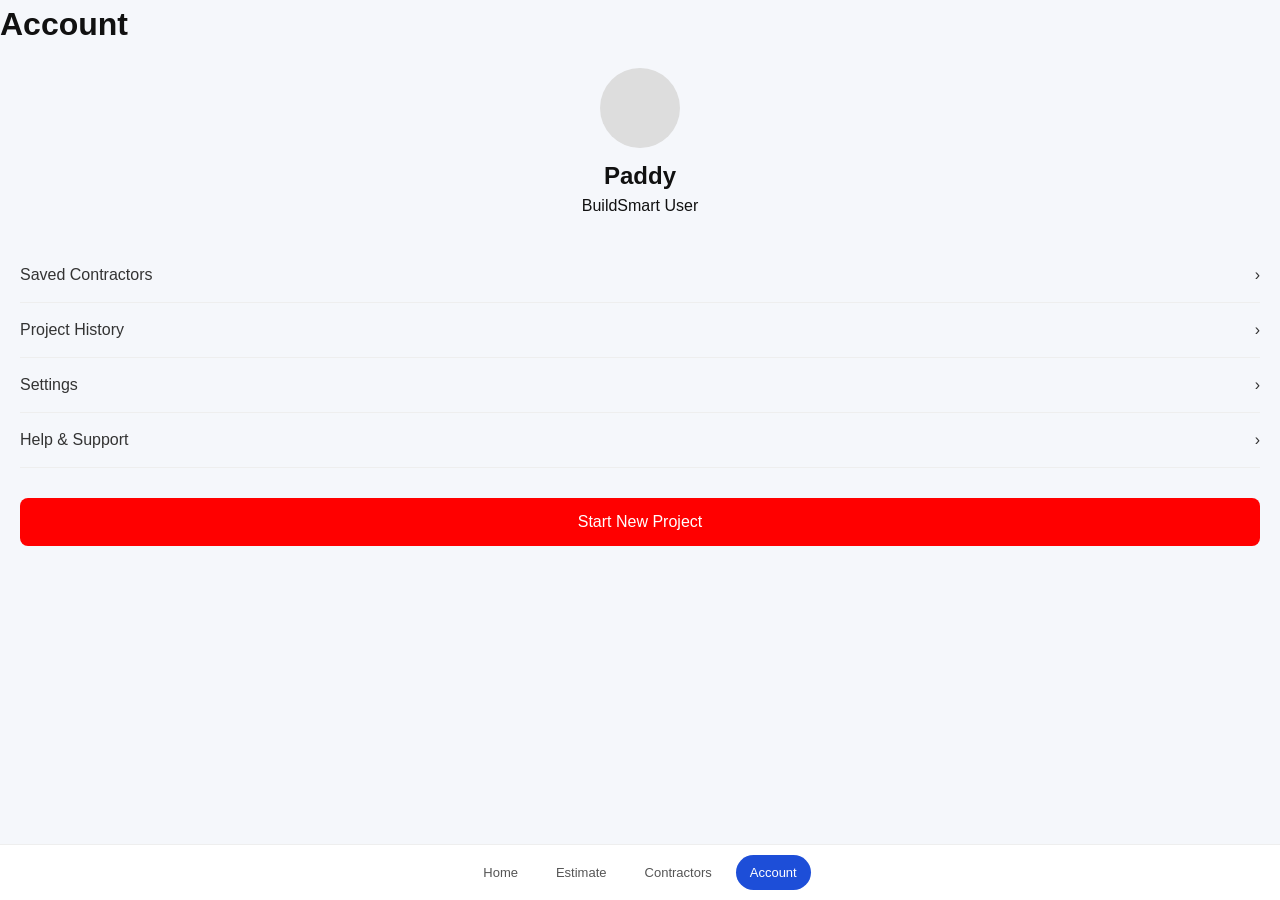
==== account.html @ ea1d282f "Initial commit - BuildSmart project (HTML, CSS, JS, assets) BuildSmart is a guided construction plan" ====
<!DOCTYPE html>
<html lang="en">
<head>
  <meta charset="UTF-8" />
  <meta name="viewport" content="width=device-width, initial-scale=1.0"/>
  <title>Account</title>
  <link rel="stylesheet" href="styles.css" />
  <link rel="icon" href="data:,">
</head>

<body>

  <!-- HEADER -->
  <header class="page-header">
    <h1>Account</h1>
  </header>

  <!-- PROFILE SECTION -->
  <section class="account-profile">
    <div class="avatar"></div>
    <h2>Paddy</h2>
    <p>BuildSmart User</p>
  </section>

  <!-- MENU -->
  <section class="account-menu">

    <a href="saved.html" class="menu-item">
      <span>Saved Contractors</span>
      <span>›</span>
    </a>

    <a href="history.html" class="menu-item">
        <span>Project History</span>
        <span>›</span>
    </a>

    <a href="#" class="menu-item">
      <span>Settings</span>
      <span>›</span>
    </a>

    <a href="#" class="menu-item">
      <span>Help & Support</span>
      <span>›</span>
    </a>

  </section>

  <!-- ACTION -->
  <section class="account-actions">
    <button id="resetProjectBtn" class="danger-btn">
      Start New Project
    </button>
  </section>

  <!-- NAVBAR -->
  <nav class="bottom-nav">
    <a href="index.html">Home</a>
    <a href="estimator.html">Estimate</a>
    <a href="contractors.html">Contractors</a>
    <a href="account.html" class="active">Account</a>
  </nav>

  <script src="script.js"></script>
</body>
</html>
---- styles.css ----
/* DESIGN SYSTEM */

body {
  background: #f7f8fa;
  font-family: Arial, sans-serif;
  margin: 0;
  color: #1a1a1a;
}

/* ===== DASHBOARD CORE SYSTEM ===== */

.btn-primary {
  display: block;
  width: 100%;

  padding: 10px;
  border-radius: 6px;

  text-align: center;
  text-decoration: none;
  font-weight: 500;

  border: 1px solid #ccc;
  background: transparent;
  color: #111;
}

.btn-primary:hover {
  background: #333;
}





/* =========================
   RESET / BASE
========================= */
* {
  margin: 0;
  padding: 0;
  box-sizing: border-box;
}

body {
  font-family: Arial, sans-serif;
  background: #f4f6f8;
  color: #111;
  line-height: 1.5;
}


/* =========================
   HEADER
========================= */
.main-header {
  background: #1e3a8a;
  color: white;
  padding: 25px;
  text-align: center;
}

.main-header nav {
  margin-top: 10px;
}

.main-header nav a {
  color: #c7d2fe;
  text-decoration: none;
  margin: 0 10px;
  font-size: 14px;
}


/* =========================
   GLOBAL BUTTON SYSTEM
========================= */
.btn {
  padding: 10px 16px;
  border-radius: 8px;
  text-decoration: none;
  color: white;
  font-weight: 600;
  display: inline-block;
  border: none;
  cursor: pointer;
  transition: 0.2s ease;

}

/* =========================
   PAGE CONTAINER
========================= */
.contractor-profile,
.contractors-page,
.dashboard-page {
  max-width: 1100px;
  margin: 40px auto;
  padding: 0 20px;
}


/* =========================
   HERO SECTION
========================= */
.hero {
  display: flex;
  gap: 30px;
  background: white;
  padding: 25px;
  border-radius: 12px;
  align-items: center;
  box-shadow: 0 5px 15px rgba(0,0,0,0.05);
}

.profile-img {
  width: 260px;
  height: 180px;
  object-fit: cover;
  border-radius: 10px;
}

.hero-info h2 {
  font-size: 26px;
  margin-bottom: 10px;
}

.specialty {
  color: #6b7280;
  margin-bottom: 12px;
}

.hero-info p {
  margin-bottom: 6px;
}


/* =========================
   PROFILE DETAILS
========================= */
.profile-details {
  display: grid;
  grid-template-columns: 2fr 1fr 1fr;
  gap: 20px;
  margin-top: 25px;
}

.about,
.services,
.portfolio {
  background: white;
  padding: 20px;
  border-radius: 12px;
}

.services ul {
  padding-left: 18px;
}

.portfolio-grid {
  display: grid;
  gap: 10px;
}

.portfolio-grid img {
  width: 100%;
  height: 90px;
  object-fit: cover;
  border-radius: 8px;
}

/* =========================
   DASHBOARD
========================= */
.dashboard-card {
  background: white;
  padding: 20px;
  border-radius: 12px;
  box-shadow: 0 5px 15px rgba(0,0,0,0.05);
}

.estimate-btn {
  background: #2563eb;
  color: white;
  padding: 8px 14px;
  border-radius: 6px;
  text-decoration: none;
}



.secondary-btn {
  background: #eef2ff; /* soft blue tint */
  color: #3b82f6;
  border: none;
  padding: 14px;
  border-radius: 10px;
  font-weight: 600;
  cursor: pointer;
}

.primary-btn:hover {
  background: #2f49d1;
}

.secondary-btn:hover {
  background: #e0e7ff;
}
/* =========================
   PROGRESS SYSTEM
========================= */
.stage-icon {
  width: 18px;
  height: 18px;
  border-radius: 50%;
  border: 2px solid #ccc;
  display: flex;
  align-items: center;
  justify-content: center;
}


.progress-list li.completed .stage-icon {
  background: #16a34a;
  border-color: #16a34a;
  color: white;
}

.progress-list li.active .stage-icon {
  border-color: #1a73e8;
  background: #eef4ff;
}


/* =========================
   COST / BUDGET
========================= */
.cost-breakdown {
  margin-top: 20px;
}

#costList li {
  display: flex;
  justify-content: space-between;
  padding: 10px 0;
  border-bottom: 1px solid #eee;
}

.total-cost {
  margin-top: 12px;
  color: #1a73e8;
}

.budget-bar {
  width: 100%;
  height: 8px;
  background: #e5e7eb;
  border-radius: 6px;
  margin-top: 6px;
}

.budget-fill {
  height: 100%;
  width: 0%;
  border-radius: 6px;
  background: #16a34a;
}

#insightsList li {
  margin-bottom: 6px;
}


/* =========================
   FOOTER
========================= */
footer {
  text-align: center;
  margin: 40px 0;
  color: #555;
}


/* =========================
   RESPONSIVE
========================= */
@media (max-width: 768px) {
  .hero {
    flex-direction: column;
    text-align: center;
  }

  .profile-details {
    grid-template-columns: 1fr;
  }
}

/* =========================
   PAGE CENTERING + CARD
========================= */

.home-page,
.form-page {
  display: flex;
  justify-content: center;
  align-items: center;
  min-height: 80vh;
}

.home-card,
.form-card {
  background: white;
  padding: 30px;
  width: 420px;
  border-radius: 12px;
  box-shadow: 0 10px 25px rgba(0,0,0,0.08);
  text-align: center;
}


/* =========================
   BUTTON SYSTEM (UNIFIED)
========================= */

.home-btn,
.form-btn {
  display: inline-block;
  margin-top: 15px;
  padding: 12px 18px;
  background: #2563eb;
  color: white;
  border-radius: 8px;
  text-decoration: none;
  border: none;
  cursor: pointer;
  font-size: 15px;
  transition: 0.2s ease;
}

.home-btn:hover,
.form-btn:hover {
  background: #1d4ed8;
}


/* =========================
   FORM STRUCTURE
========================= */

.form-card form {
  display: flex;
  flex-direction: column;
  gap: 15px;
}

.form-card input {
  width: 100%;
  padding: 12px;
  border-radius: 8px;
  border: 1px solid #d1d5db;
  font-size: 14px;
}

/* =========================
   CONTRACTOR LIST LAYOUT (FINAL)
========================= */
#contractorList {
  display: flex;
  flex-wrap: wrap;
  gap: 20px;
  margin-top: 20px;
}



/* =========================
   CARD LAYOUT (IMAGE + INFO)
========================= */
.card-top {
  display: flex;
  gap: 12px;
  align-items: flex-start;
}

/* =========================
   IMAGE (PASSPORT STYLE)
========================= */
.card-img {
  width: 70px;
  height: 70px;
  border-radius: 12px;
  object-fit: cover;
  flex-shrink: 0;
}

/* =========================
   CONTENT AREA
========================= */
.card-info {
  flex: 1;
}

/* =========================
   TEXT STYLES
========================= */
.card-info h3 {
  font-size: 17px;
  margin-bottom: 4px;
}

.card-info span {
  font-size: 12px;
  font-weight: 600;
  color: #3b82f6;
  display: inline-block;
  margin-bottom: 6px;
}

/* =========================
   BADGE
========================= */
.badge {
  display: inline-block;
  margin: 4px 0;
  padding: 3px 10px;
  font-size: 11px;
  border-radius: 20px;
  background: #e0f2fe;
  color: #0369a1;
  font-weight: 600;
}

/* =========================
   PRICE
========================= */
.price {
  font-size: 16px;
  font-weight: bold;
  color: #16a34a;
  margin: 6px 0;
}

/* =========================
   LOCATION
========================= */
.location {
  font-size: 13px;
  color: #6b7280;
  margin: 2px 0;
}

/* =========================
   EXPERIENCE
========================= */
.meta {
  font-size: 12px;
  color: #6b7280;
  margin-top: 3px;
}



/* =========================
   RECOMMENDED TOOLTIP
========================= */
.badge {
  position: relative;
  cursor: pointer;
}

.badge .tooltip {
  position: absolute;
  top: 130%;
  left: 0;

  width: 190px;
  background: #111827;
  color: white;
  font-size: 11px;
  padding: 8px;
  border-radius: 6px;
  line-height: 1.4;

  box-shadow: 0 6px 14px rgba(0,0,0,0.2);

  /* 🔥 animation fix */
  opacity: 0;
  pointer-events: none;
  transform: translateY(5px);
  transition: opacity 0.2s ease, transform 0.2s ease;
}

.badge:hover .tooltip {
  opacity: 1;
  transform: translateY(0);
}

.badge.cheap .tooltip {
  background: #064e3b; /* dark green */
}

/* =========================
   BUDGET BADGES
========================= */

.badge.cheap {
  background: #fef3c7;
  color: #92400e;
}

.badge.within {
  background: #ecfdf5;
  color: #166534;
  font-weight: 500;
  font-size: 11px;
  padding: 3px 8px;
  opacity: 0.85;
}

.badge.over {
  background: #fee2e2;
  color: #991b1b;
}

.badge {
  position: relative; /* REQUIRED for tooltip positioning */
  display: inline-block;
}

/* Tooltip hidden by default */
.badge .tooltip {
  display: none;
  position: absolute;
  top: 120%;
  left: 0;

  width: 180px;
  background: #111827;
  color: white;
  font-size: 11px;
  padding: 8px;
  border-radius: 6px;

  z-index: 10;
}

/* Show ONLY on hover */
.badge:hover .tooltip {
  display: block;
}

.badge .tooltip {
  opacity: 0;
  transform: translateY(5px);
  transition: all 0.2s ease;
}

.badge:hover .tooltip {
  opacity: 1;
  transform: translateY(0);
  display: block;
}

/* =========================
 ELITE PAINTERS CONTRACTORS PROFILE
========================= */
.contractor-profile {
  padding: 30px;
}

.hero {
  display: flex;
  gap: 20px;
  margin-bottom: 30px;
}

.profile-img {
  width: 150px;
  height: 150px;
  border-radius: 16px;
  object-fit: cover;
}

.hero-info h2 {
  margin-bottom: 6px;
}

.specialty {
  color: #3b82f6;
  font-weight: bold;
}

.buttons {
  margin: 10px 0;
}

.btn {
  display: inline-block;
  padding: 10px 14px;
  margin-right: 8px;
  border-radius: 8px;
  text-decoration: none;
  color: white;
}

.call {
  background: #16a34a;
}

.whatsapp {
  background: #25D366;
}

.profile-details {
  display: grid;
  grid-template-columns: repeat(3, 1fr);
  gap: 20px;
}

.portfolio-grid {
  display: grid;
  grid-template-columns: repeat(3, 1fr);
  gap: 10px;
}

.portfolio-grid img {
  width: 100%;
  border-radius: 10px;
}


/* =========================
 ELITE PAINTERS CONTRACTORS PROFILE
========================= */
.contractor-profile {
  padding: 40px;
  max-width: 1100px;
  margin: auto;
}

/* HERO CARD */
.hero {
  display: grid;
  grid-template-columns: 180px 1fr;
  gap: 30px;
  align-items: center;

  background: #ffffff;
  padding: 25px;
  border-radius: 14px;
  box-shadow: 0 6px 18px rgba(0,0,0,0.06);
}

/* IMAGE */
.profile-img {
  width: 180px;
  height: 180px;
  border-radius: 16px;
  object-fit: cover;
}

/* TEXT SIDE */
.hero-info h2 {
  margin-bottom: 6px;
}

.specialty {
  color: #3b82f6;
  font-weight: 600;
  margin-bottom: 10px;
}

/* SPACE OUT INFO */
.hero-info p {
  margin: 6px 0;
}

/* BUTTONS ROW */
.buttons {
  margin-top: 12px;
  display: flex;
  gap: 10px;
}

/* =========================
   CONTRACTOR PROFILE PAGE
========================= */

.contractor-profile {
  max-width: 1000px;
  margin: 40px auto;
  padding: 20px;
}

.hero {
  display: flex;
  gap: 25px;
  align-items: flex-start;
  background: #fff;
  padding: 20px;
  border-radius: 14px;
  box-shadow: 0 6px 18px rgba(0,0,0,0.06);
}

.profile-img {
  width: 140px;
  height: 140px;
  object-fit: cover;
  border-radius: 20px;
}

.hero-info {
  flex: 1;
}

.buttons {
  display: flex;
  gap: 10px;
  margin-top: 10px;
}

.profile-details {
  display: grid;
  grid-template-columns: repeat(auto-fit, minmax(250px, 1fr));
  gap: 20px;
  margin-top: 25px;
}

.profile-details div {
  background: #fff;
  padding: 15px;
  border-radius: 12px;
}

.portfolio-grid {
  display: grid;
  grid-template-columns: repeat(3, 1fr);
  gap: 10px;
}

.portfolio-grid img {
  width: 100%;
  height: 90px;
  object-fit: cover;
  border-radius: 8px;
  cursor: pointer;
}

.hero {
  display: flex;
  gap: 25px;
  align-items: center;
  background: #fff;
  padding: 25px;
  border-radius: 14px;
  box-shadow: 0 6px 18px rgba(0,0,0,0.06);
}

.profile-img {
  width: 120px;
  height: 120px;
  border-radius: 16px;
  object-fit: cover;
}

.hero-middle {
  flex: 1;
}

.hero-middle h2 {
  margin-bottom: 4px;
}

.specialty {
  color: #2563eb;
  margin-bottom: 10px;
}

.hero-meta {
  display: flex;
  gap: 20px;
  margin-bottom: 15px;
}

.hero-actions {
  display: flex;
  gap: 10px;
  flex-wrap: wrap;
}

.btn {
  display: inline-flex;
  align-items: center;
  justify-content: center;

  padding: 10px 16px;
  min-height: 42px;

  border-radius: 8px;
  font-size: 14px;
  font-weight: 500;

  text-decoration: none;
  border: none;
  cursor: pointer;

  white-space: nowrap;
}

.view-btn {
  opacity: 1 !important;
  pointer-events: auto !important;
   background: #2563eb;
  cursor: pointer;
}


/* ===== MAIN CONTAINER ===== */

.contractor-list {
  max-width: 900px;
  margin: 40px auto;
  padding: 0 20px;
}

/* ===== CONTRACTOR CARD ===== */

.contractor-card {
  display: flex;
  gap: 14px;
  background: #fff;
  padding: 14px 16px;
  border-radius: 12px;
  box-shadow: 0 2px 8px rgba(0,0,0,0.05);
  margin-bottom: 16px;
  align-items: center;
}

.contractor-card img {
  width: 64px;
  height: 64px;
  border-radius: 12px;
  object-fit: cover;
}

.contractor-hero {
  background: #1f3b64;
  color: white;
  padding: 30px 20px;
}

.contractor-hero h1 {
  margin-bottom: 5px;
}

.search-box input {
  width: 100%;
  padding: 12px;
  border-radius: 10px;
  border: none;
  margin-top: 15px;
}

input[type="search"],
.search-bar 

.search-bar {
  width: 100%;
  max-width: 600px;
  margin: 0 auto;
  display: block;

  padding: 12px 16px;
  border-radius: 10px;
  border: none;
  outline: none;
}

.specialty-filter {
  display: flex;
  gap: 10px;
  padding: 15px;
  overflow-x: auto;
}

.specialty-filter button {
  padding: 8px 14px;
  border-radius: 20px;
  border: none;
  background: #eee;
}

.specialty-filter .active {
  background: #1f3b64;
  color: white;
}

.profile-avatar {
  width: 100px;
  height: 100px;
  border-radius: 50%;
  margin-bottom: 10px;
}

.verified {
  color: green;
  font-size: 14px;
  margin-left: 5px;
}

.role {
  color: #666;
  margin-bottom: 5px;
}

.rating {
  margin-bottom: 15px;
}

.profile-stats {
  display: flex;
  justify-content: space-between;
  margin-top: 15px;
}

.profile-stats div {
  background: #f5f5f5;
  padding: 10px;
  border-radius: 10px;
  width: 30%;
  text-align: center;
}

.profile-actions {
  display: flex;
  gap: 10px;
  margin-top: 20px;
}

.profile-actions a {
  flex: 1;
  text-align: center;
  padding: 12px;
  border-radius: 10px;
  text-decoration: none;
}

.secondary-btn {
  border: 1px solid #ccc;
  color: #333;
}

/* ===== TEXT HIERARCHY ===== */

.info h3 {
  margin: 0;
  font-size: 16px;
  font-weight: 600;
}

.info .role {
  margin: 2px 0;
  color: #6b7280;
  font-size: 13px;
}

.info p {
  margin: 2px 0;
  font-size: 13px;
  color: #444;
}
/* ===== ACTION BUTTONS ===== */

.actions {
  display: flex;
  gap: 8px;
  margin-top: 8px;
}

.actions a {
  text-decoration: none;
  padding: 6px 10px;
  border-radius: 8px;
  font-size: 13px;
  background: #eef2ff;
  color: #1e3a8a;
  font-weight: 500;
  transition: 0.2s;
}

.actions a:hover {
  background: #dbe3ff;
}

/* ===== CARD WIDTH CONTROL ===== */

.contractor-card {
  width: 100%;
}

/* ===== RESPONSIVE GRID ===== */

@media (min-width: 768px) {
  .contractor-list {
    display: grid;
    grid-template-columns: 1fr 1fr;
    gap: 20px;
  }
}

.contractor-list {
  margin-top: 30px;
  padding: 0 16px;
}

@media (max-width: 768px) {
  .contractor-list {
    grid-template-columns: 1fr;
  }
}

/* ===== ESTIMATE HEADER ===== */
.estimate-header + * {
  margin-top: 30px;
}

.estimate-header h1 {
  margin-bottom: 10px;
}

/* ===== FORM ===== */
.estimate-header {
  background: #2f4a6d;
  color: white;
  padding: 40px 20px;
  text-align: center;
}

.estimate-header p {
  opacity: 0.9;
  margin-bottom: 20px;
}

.form-section {
  background: #fff;
  padding: 16px;
  border-radius: 12px;
  margin-bottom: 16px;
}

/* ===== OPTIONS ===== */
.options {
  display: flex;
  flex-wrap: wrap;
  gap: 10px;
}

.options button {
  padding: 10px 14px;
  border-radius: 10px;
  border: 1px solid #ddd;
  background: #f9f9f9;
}

/* ===== CTA ===== */
.submit-btn {
  width: 100%;
  padding: 14px;
  background: #f59e0b;
  border: none;
  border-radius: 10px;
  color: white;
  font-weight: bold;
}

/* ===== SUBTEXT (LIGHT GREY TEXT) ===== */
.subtext {
  color: #6b7280;   /* soft grey */
  font-size: 14px;
  margin-top: 4px;
}

/* ===== DASHBOARD ===== */

.dashboard-container {
  max-width: 800px;
  margin: auto;
  padding: 20px;
}

/* HEADER */
.dashboard-header h2 {
  margin: 0;
}

.dashboard-header p {
  color: #888;
}

/* UPDATES */
.update-item {
  background: white;
  padding: 12px;
  border-radius: 10px;
  margin-top: 10px;
}

.contractor-list {
  max-width: 700px;
  margin: auto;
  display: flex;
  flex-direction: column;
  gap: 20px;
}

.contractor-list {
  display: grid;
  grid-template-columns: repeat(2, 1fr);
  gap: 20px;
}

/* BEDROOM FLOOR HIGHLIGHT */
button.active {
  background-color: #2d4ef5;
  color: white;
  border: none;
}

/* ===== ESTIMATE RESULT ===== */

.estimate-result {
  padding: 20px;
}

/* RESULT CARD */
.result-card {
  background: #fff;
  border-radius: 20px;
  padding: 24px;
  margin-top: -40px; /* 👈 pulls it upward */
  box-shadow: 0 10px 30px rgba(0,0,0,0.08);
  position: relative;
  z-index: 2;
}

.result-card h1 {
  font-size: 32px;
  margin: 10px 0;
}

.section-spacing {
  margin-top: 20px;
}

.secondary-btn {
  background: #eee;
  border: none;
  padding: 12px;
  border-radius: 10px;
}

.secondary-btn.full {
  width: 100%;
}

.result-actions {
  display: flex;
  gap: 10px;
  margin-top: 10px;
}

/* STAGES */
.stage-card {
  background: #fff;
  border-radius: 16px;
  padding: 20px;
  margin: 20px auto;              /* spacing between cards */
  max-width: 720px;              /* controls width (IMPORTANT) */
  box-shadow: 0 4px 12px rgba(0,0,0,0.06);  /* floating effect */
  border: 1px solid #eee;
}
.stage-wrapper {
  max-width: 760px;
  margin: 0 auto;
}

.section-spacing {
  margin-top: 20px;
}

.materials-card {
  background: #fff;
  border-radius: 16px;
  padding: 20px;
  box-shadow: 0 4px 12px rgba(0,0,0,0.05);
}

.material-item {
  display: flex;
  justify-content: space-between;
  padding: 12px 0;
  border-bottom: 1px solid #eee;
}

.material-item:last-child {
  border-bottom: none;
}

.chart-container {
  max-width: 260px;
  margin: 20px auto;
}

.chart-card {
  background: #fff;
  border-radius: 16px;
  padding: 20px;
  box-shadow: 0 4px 12px rgba(0,0,0,0.05);
}

.amount {
  float: right;
}

/* MATERIALS */
.material-item {
  display: flex;
  justify-content: space-between;
  padding: 10px 0;
  border-bottom: 1px solid #eee;
}

/* CTA */
.estimate-actions {
  margin-top: 24px;
  display: flex;
  flex-direction: column;
  gap: 12px; /* 👈 THIS CREATES CLEAN SPACE */
}

/* ===== STAGE HEADER ===== */
.stage-header {
  display: flex;
  justify-content: space-between;
  align-items: center;
}

.stage-header-main {
  font-weight: 600;
  font-size: 16px;
}

.stage-header-sub {
  font-size: 12px;
  color: #6b7280;
  margin-top: 2px;
}

.stage-header-top {
  display: flex;
  justify-content: space-between;
  align-items: center;
}

.stage-financial {
  margin-top: 6px;
  font-size: 14px;
  font-weight: 600;
}

.stage-sub {
  color: #6b7280;
  font-weight: 400;
  margin-left: 4px;
}

.stage-variance {
  margin-left: 10px;
  font-weight: 600;
}

.stage-variance.over {
  color: #dc2626;
}

.stage-variance.under {
  color: #16a34a;
}

/* ===== QUICK TIPS ===== */
.quick-tips {
  margin-top: 12px;
  background: #f9fafb;
  padding: 12px;
  border-radius: 10px;
}

.tips-title {
  font-weight: 600;
  margin-bottom: 6px;
}

.quick-tips ul {
  padding-left: 18px;
  margin: 0;
}

.quick-tips li {
  margin-bottom: 4px;
  font-size: 14px;
}


/* ===== LAYOUT CONTAINER ===== */

.estimate-result {
  max-width: 720px;   /* controls card width */
  margin: 0 auto;     /* centers everything */
  padding: 20px;
}

.estimate-card {
  position: relative;
  z-index: 2;
  margin-top: -40px;   /* pulls it upward slightly */
  box-shadow: 0 10px 25px rgba(0,0,0,0.1);
}

/* ===== STAGE COLORS ===== */

.stage-card.foundation .progress-fill {
  background: #2b4c7e; /* blue */
}

.stage-card.walls .progress-fill {
  background: #f97316; /* orange */
}

.stage-card.roofing .progress-fill {
  background: #10b981; /* green */
}

.stage-card.windows .progress-fill {
  background: #facc15; /* yellow */
}

.stage-card.finishing .progress-fill {
  background: #ef4444; /* red */
}

.stage-card {
  position: relative;
  overflow: hidden;
}

.stage-card::before {
  content: "";
  position: absolute;
  top: 0;
  left: 0;
  height: 4px;
  width: 100%;
}

.stage-card {
  background: #fff;
  border-radius: 16px;
  padding: 20px;
  box-shadow: 0 4px 12px rgba(0,0,0,0.05);
}

.materials-card {
  background: #fff;
  border-radius: 16px;
  padding: 20px;
  box-shadow: 0 4px 12px rgba(0,0,0,0.05);
}

body {
  background: #f5f7fb;
}

/* Match colors */
.stage-card.foundation::before { background: #2b4c7e; }
.stage-card.walls::before { background: #f97316; }
.stage-card.roofing::before { background: #10b981; }
.stage-card.windows::before { background: #facc15; }
.stage-card.finishing::before { background: #ef4444; }

/* ===== CONTRACTOR PROFILE ===== */

.profile-card {
  background: #fff;
  border-radius: 16px;
  padding: 20px;
  text-align: center;
  box-shadow: 0 4px 12px rgba(0,0,0,0.05);
}

.profile-image {
  width: 100%;
  max-width: 300px;
  border-radius: 12px;
  margin-bottom: 15px;
}

.profile-meta {
  color: #777;
  margin-bottom: 10px;
}

.price {
  color: #3b5bfd;
  margin: 10px 0;
}

.profile-description {
  font-size: 14px;
  color: #555;
  margin-bottom: 20px;
}

.contractor-hero {
  background: #2f4a6d;
  padding: 50px 20px 60px;
}

.hero-content {
  max-width: 700px;
  margin: 0 auto;
  text-align: center;
  color: white;
}

.hero-content h1 {
  margin-bottom: 10px;
}

.hero-content p {
  margin-bottom: 20px;
  opacity: 0.9;
}

/* HERO */
.contractor-hero {
  background: #2f4a6d;
  padding: 20px 16px; /* MUCH tighter */
}

.hero-content {
  max-width: 700px;
  margin: 0 auto;
  text-align: center;
  color: white;
}

/* CONTENT */
.contractor-content {
  padding: 30px 16px;
}

/* FILTER */
.specialty-tabs {
  display: flex;
  gap: 10px;
  overflow-x: auto;
  margin-bottom: 20px;
}

.specialty-tabs span {
  padding: 10px 16px;
  background: #eee;
  border-radius: 20px;
  white-space: nowrap;
  cursor: pointer;
}

.specialty-tabs .active {
  background: #2f4a6d;
  color: white;
}

/* CARD SPACING */
.contractor-list {
  display: flex;
  flex-direction: column;
  gap: 20px;
}

/* ===== CLEAN CONTRACTOR PAGE STYLES ===== */

/* HERO */
.contractor-hero {
  background: #2f4a6d;
  padding: 50px 20px 60px;
}

.hero-content {
  max-width: 700px;
  margin: 0 auto;
  text-align: center;
  color: white;
}

.hero-content h1 {
  margin-bottom: 6px;
  font-size: 28px;
}

.hero-content p {
  margin-bottom: 15px;
  font-size: 14px;
  opacity: 0.9;
}

.search-bar {
  width: 100%;
  max-width: 600px;
  margin: 0 auto;
  display: block;
  padding: 14px;
  border-radius: 10px;
  border: none;
  font-size: 14px;
}

/* MAIN CONTENT */
.contractor-content {
  padding: 30px 16px;
}

/* FILTER TABS */
.specialty-tabs {
  display: flex;
  justify-content: center;   /* CENTER THEM */
  gap: 10px;
  flex-wrap: wrap;           /* allow wrapping */
  margin-bottom: 20px;
}

.specialty-tabs span {
  padding: 8px 14px;
  background: #eee;
  border-radius: 20px;
  cursor: pointer;
  font-size: 13px;
}

.specialty-tabs .active {
  background: #2f4a6d;
  color: white;
}

/* CONTRACTOR LIST */
.contractor-list {
  display: flex;
  flex-direction: column;
  gap: 20px;
}

/* CONTRACTOR CARD (CONTROLLED VERSION) */
.contractor-card {
  display: flex;
  gap: 15px;
  padding: 16px;
  background: white;
  border-radius: 12px;
  box-shadow: 0 4px 12px rgba(0,0,0,0.05);
  align-items: center;
}

/* IMAGE */
.contractor-card .avatar {
  width: 70px;
  height: 70px;
  border-radius: 10px;
  object-fit: cover;
}

/* INFO */
.contractor-card .info {
  flex: 1;
}

.contractor-card h3 {
  margin: 0;
}

.contractor-card .role {
  color: gray;
  font-size: 14px;
  margin-bottom: 5px;
}

/* ACTION BUTTONS */
.contractor-card .actions {
  display: flex;
  gap: 10px;
  margin-top: 10px;
}

.contractor-card .actions a {
  padding: 6px 10px;
  background: #f0f2f5;
  border-radius: 8px;
  text-decoration: none;
  font-size: 13px;
}

/* PROFILE PAGE */
.profile-page {
  padding: 20px 16px 80px;
}

/* HERO */
.profile-card {
  text-align: center;
  background: white;
  padding: 20px;
  border-radius: 14px;
  box-shadow: 0 4px 12px rgba(0,0,0,0.05);
}

.profile-avatar {
  width: 100px;
  height: 100px;
  border-radius: 50%;
  object-fit: cover;
  margin-bottom: 10px;
}

.verified {
  color: green;
  font-size: 14px;
}

.role {
  color: gray;
  margin-bottom: 5px;
}

.rating {
  font-size: 14px;
}

/* STATS */
.profile-stats {
  display: flex;
  justify-content: space-between;
  margin: 20px 0;
  gap: 10px;
}

.stat {
  flex: 1;
  background: #f5f6f8;
  padding: 15px;
  border-radius: 10px;
  text-align: center;
}

/* TABS */
.profile-tabs {
  display: flex;
  justify-content: center;
  gap: 12px;
  background: #f0f2f5;
  padding: 6px;
  border-radius: 20px;
  margin-bottom: 20px;
}

.profile-tabs span {
  padding: 8px 14px;
  border-radius: 20px;
}

.profile-tabs .active {
  background: white;
}

/* SECTIONS */
.profile-section {
  background: white;
  padding: 16px;
  border-radius: 12px;
  margin-bottom: 15px;
}

/* SKILLS */
.skills {
  display: flex;
  flex-wrap: wrap;
  gap: 10px;
}

.skills span {
  background: orange;
  color: white;
  padding: 6px 10px;
  border-radius: 20px;
  font-size: 13px;
}

/* CERTS */
.certs li {
  margin-bottom: 8px;
}

.contractor-card {
  position: relative;
}

.save-btn {
  position: absolute;
  top: 10px;
  right: 10px;
  background: #fff;
  border: none;
  border-radius: 50%;
  font-size: 18px;
  padding: 6px 8px;
  cursor: pointer;
  box-shadow: 0 2px 6px rgba(0,0,0,0.15);
  transition: transform 0.2s ease;
}

.save-btn:hover {
  transform: scale(1.1);
}

/* ACCOUNT PAGE */

.account-profile {
  text-align: center;
  padding: 20px;
}

.account-profile .avatar {
  width: 80px;
  height: 80px;
  background: #ddd;
  border-radius: 50%;
  margin: 0 auto 10px;
}

.account-menu {
  padding: 10px 20px;
}

.menu-item {
  display: flex;
  justify-content: space-between;
  padding: 15px 0;
  border-bottom: 1px solid #eee;
  text-decoration: none;
  color: #333;
  font-size: 16px;
}

.account-actions {
  padding: 20px;
}

.danger-btn {
  width: 100%;
  padding: 15px;
  background: red;
  color: white;
  border: none;
  border-radius: 8px;
  font-size: 16px;
}

/* History */
.history-card {
  cursor: pointer;
}

.history-card:hover {
  transform: translateY(-4px);
  box-shadow: 0 10px 20px rgba(0,0,0,0.08);
}

/* ===== CLEAN BOTTOM NAV (NO OVERLAP BUGS) ===== */

.bottom-nav {
  position: fixed;
  bottom: 0;
  left: 0;
  width: 100%;

  display: flex;
  justify-content: center;
  gap: 10px;

  padding: 10px 0;
  background: #ffffff;
  border-top: 1px solid #eee;

  z-index: 10;
}

/* NAV BUTTON STYLE */
.bottom-nav a {
  text-decoration: none;
  color: #555;
  font-size: 13px;
  font-weight: 500;

  padding: 8px 14px;
  border-radius: 20px;

  transition: all 0.2s ease;
}

/* HOVER */
.bottom-nav a:hover {
  background: #f1f5f9;
  color: #1d4ed8;
}

/* ACTIVE PAGE */
.bottom-nav a.active {
  background: #1d4ed8;
  color: #ffffff;
}

/* TAP FEEDBACK */
.bottom-nav a:active {
  transform: scale(0.95);
}

/* SAFE CONTENT SPACE */
body {
  padding-bottom: 80px;
}

/* ESTIMATE BUTTON */
.submit-btn:disabled {
  background: #ccc;
  cursor: not-allowed;
  opacity: 0.7;
}

.task-insights {
  margin-top: 8px;
  display: flex;
  flex-direction: column;
  gap: 6px;
}

.insight {
  font-size: 12px;
  padding: 6px 8px;
  border-radius: 6px;
}

.insight.warning {
  background: #ffe5e5;
  color: #b30000;
}

.insight.tip {
  background: #e6f0ff;
  color: #0047b3;
}

.insight.positive {
  background: #e6ffed;
  color: #0a7f3f;
}

.estimator {
  padding: 20px;
  max-width: 800px;
  margin: auto;
}

.estimator-hero {
  text-align: center;
  margin-bottom: 30px;
}

.estimator-hero h1 {
  font-size: 28px;
  margin-bottom: 10px;
}

.estimator-card {
  background: #fff;
  padding: 20px;
  border-radius: 12px;
  margin-bottom: 20px;
}

.input-group {
  margin-top: 15px;
}

.input-group label {
  display: block;
  font-weight: 600;
  margin-bottom: 8px;
}

.option-grid {
  display: flex;
  flex-wrap: wrap;
  gap: 10px;
}

.option-grid button {
  padding: 12px 16px;
  border-radius: 8px;
  border: 1px solid #ddd;
  background: #f9f9f9;
  cursor: pointer;
}

.option-grid button.active {
  background: #2d6cdf;
  color: #fff;
  border: none;
}

input {
  width: 100%;
  padding: 12px;
  border-radius: 8px;
  border: 1px solid #ddd;
}

small {
  display: block;
  margin-top: 5px;
  color: #777;
}

.estimate-preview {
  text-align: center;
  margin: 30px 0;
}

#liveEstimate {
  font-size: 32px;
  font-weight: bold;
}

.estimator-action {
  text-align: center;
}

#calculateBtn {
  padding: 14px 24px;
  background: #2d6cdf;
  color: white;
  border: none;
  border-radius: 10px;
  font-size: 16px;
  cursor: pointer;
}

/* ===============================
   SMART INSIGHTS UI
=============================== */

.insight-box ul {
  list-style: none;
  padding: 0;
  margin: 0;
}

/* BASE INSIGHT ITEM */
.insight-item {
  display: flex;
  align-items: center;
  gap: 10px;

  padding: 12px;
  margin-bottom: 10px;

  border-radius: 8px;
  font-size: 14px;
}

/* WARNING */
.insight-item.warning {
  background-color: #fdecc8;
  color: #8a5a00;
}

/* SUGGESTION (NEXT TASK) */
.insight-item.suggestion {
  background-color: #dce8ff;
  color: #1f4ed8;
  font-weight: 500;
}

/* INFO (THIS IS YOUR ISSUE) */
.insight-item.info {
  background-color: #f3f6fb;
  color: #334155;
}

/* ICON */
.insight-item .icon {
  font-size: 16px;
  flex-shrink: 0;
}

/* MESSAGE */
.insight-item .message {
  flex: 1;
}

.insight-group {
  margin-top: 10px;
}

.insight-heading {
  font-size: 12px;
  font-weight: 600;
  margin-bottom: 6px;
}

.insight-heading.critical {
  color: #b30000;
}

.insight-heading.warning {
  color: #cc7a00;
}

.insight-heading.info {
  color: #0047b3;
}

.insight.critical { background: #ffe5e5; color: #b30000; }
.insight.warning { background: #fff4e5; color: #cc7a00; }
.insight.info { background: #e6f0ff; color: #0047b3; }
.insight.positive { background: #e6ffed; color: #0a7f3f; }

.rec-btn {
  padding: 12px;
  border-radius: 8px;
  border: none;
  cursor: pointer;
  font-weight: 600;
}

.rec-btn.primary {
  background: #007bff;
  color: white;
}

.rec-btn.critical {
  background: #dc3545;
  color: white;
}

.rec-btn.warning {
  background: #ffc107;
}

.task-list {
  list-style: none;
  padding: 0;
  margin: 10px 0 20px;
}

.task-list li {
  padding: 10px;
  border-radius: 8px;
  margin-bottom: 8px;
  background: #f5f5f5;
  display: flex;
  align-items: center;
  gap: 10px;
}

.task-list li.completed {
  background: #e6f7ec;
  text-decoration: line-through;
  color: #2e7d32;
}

.task-list li.active {
  border: 2px solid #2f80ed;
  background: #eef4ff;
  font-weight: 600;
}

button.action-btn {
  appearance: none;
  border: none;
  outline: none;
}

a.action-btn {
  text-decoration: none;
}

.action-btn {
  display: flex;                /* 🔥 critical */
  align-items: center;
  justify-content: center;

  width: 100%;
  height: 52px;                 /* 🔥 force equal height */

  padding: 0 16px;
  border-radius: 10px;

  font-weight: 600;
  font-size: 14px;

  text-decoration: none;        /* for <a> */
  box-sizing: border-box;
}

.action-buttons {
  display: grid;
  grid-template-columns: 1fr 1fr 1fr;
  gap: 10px;

  align-items: stretch;   /* 🔥 ensures full height */
}

.action-buttons {
  display: grid;
  grid-template-columns: repeat(3, 1fr);
  gap: 10px;
}

.action-btn {
  height: 52px;
  border-radius: 10px;
  border: none;

  display: flex;
  align-items: center;
  justify-content: center;

  font-weight: 600;
  font-size: 14px;

  cursor: pointer;
}

.call-btn {
  background: #f2994a;
  color: white;
}

.message-btn {
  background: #f2f2f2;
  color: #333;
}

.hire-btn {
  background: #2f80ed;
  color: white;
}

.action-btn:hover {
  opacity: 0.9;
}

/* ===============================
   PROGRESS ACTIONS (Next + Reset)
================================= */
.progress-actions {
  display: flex;
  justify-content: space-between;
  align-items: stretch; /* ✅ IMPORTANT */
  margin-top: 16px;
  gap: 12px;
}

/* BOTH buttons share structure */
.progress-actions button {
  flex: 1;
  padding: 14px 16px;
  border-radius: 10px;
  font-weight: 600;
  border: none;
  cursor: pointer;
}

/* ✅ PRIMARY — NEXT */
.progress-actions .action-btn {
  background: linear-gradient(135deg, #22c55e, #16a34a);
  color: #fff;
}

.progress-actions .action-btn:hover {
  background: linear-gradient(135deg, #16a34a, #15803d);
}

/* ✅ SECONDARY — RESET */
.progress-actions .reset-btn {
  background: #ffffff;
  color: #ef4444;
  border: 2px solid #ef4444;
}

.progress-actions .reset-btn:hover {
  background: #ef4444;
  color: #fff;
}

/* ===== ACTION CARD (FIGMA STYLE) ===== */

.action-card {
  background: #ffffff;
  padding: 18px;
  border-radius: 16px;

  /* 🔥 KEY PART (Figma border) */
  border: 1px solid #e5e7eb;

  /* 🔥 subtle elevation */
  box-shadow: 0 2px 6px rgba(0, 0, 0, 0.04);

  cursor: pointer;
  transition: all 0.2s ease;
}

/* TEXT */

.action-card h4 {
  margin: 10px 0 4px;
  font-size: 15px;
  font-weight: 600;
}

.action-card p {
  font-size: 13px;
  color: #6b7280;
}

/* 🔥 HOVER (very subtle like Figma) */

.action-card:hover {
  transform: translateY(-2px);
  box-shadow: 0 6px 16px rgba(0, 0, 0, 0.06);
  border-color: #d1d5db;
}

/* 🔥 ACTIVE (press feedback) */

.action-card:active {
  transform: scale(0.98);
}


.actions-grid {
  display: grid;
  grid-template-columns: repeat(2, 1fr);
  gap: 15px;
}

/* ===== ICON STYLES ===== */

.action-icon {
  width: 42px;
  height: 42px;
  border-radius: 12px;

  display: flex;
  align-items: center;
  justify-content: center;

  font-size: 18px;
  margin-bottom: 10px;
}

/* COLORS */

.action-icon.blue {
  background: #e7f0ff;
}

.action-icon.orange {
  background: #ffe9db;
}

.action-icon.green {
  background: #e6f7ed;
}

.action-icon.yellow {
  background: #fff4d6;
}

/* ===============================
   PROJECT DETAILS UI
================================= */

.details-container {
  padding: 16px;
}

/* CARD (same system as action-card but slightly stronger) */
.details-card {
  background: #ffffff;
  padding: 18px;
  border-radius: 16px;
  border: 1px solid #e5e7eb;
  margin-bottom: 16px;
}

/* HEADER */
.details-header {
  padding: 16px;
  border-bottom: 1px solid #eee;
}

.back-btn {
  background: none;
  border: none;
  font-size: 14px;
  margin-bottom: 8px;
  cursor: pointer;
}

/* STAGE HEADER */
.stage-header {
  display: flex;
  justify-content: space-between;
  align-items: center;
  margin-bottom: 10px;
}

.stage-header h4 {
  font-size: 15px;
  font-weight: 600;
}

/* STATUS BADGES */
.stage-status {
  font-size: 12px;
  padding: 4px 10px;
  border-radius: 20px;
  font-weight: 500;
}

/* COMPLETED */
.stage-status.completed {
  background: #e6f7ed;
  color: #16a34a;
}

/* IN PROGRESS */
.stage-status.in-progress {
  background: #fff4d6;
  color: #d97706;
}

/* PENDING */
.stage-status.pending {
  background: #f1f5f9;
  color: #64748b;
}

/* PROGRESS BAR */
.progress-bar {
  height: 8px;
  background: #f1f5f9;
  border-radius: 6px;
  overflow: hidden;
  margin: 6px 0 12px;
}

.progress-bar div {
  height: 100%;
  background: #22c55e;
  transition: width 0.3s ease;
}

/* BUDGET ROW */
.budget-row {
  display: flex;
  justify-content: space-between;
  margin-top: 10px;
}

.budget-row p {
  font-size: 12px;
  color: #777;
}

.budget-row h4 {
  font-size: 14px;
}

/* OVER-BUDGET WARNING */
.over-budget {
  color: #ef4444;
}

/* ===============================
   EMPTY STATE (NO CONTRACTOR)
================================ */
.empty-state {
  display: none;
  margin-top: 20px;
  padding: 20px;
  background: #fff3f3;
  border: 1px solid #ffcccc;
  border-radius: 8px;
  color: #cc0000;
  font-weight: 500;
  white-space: pre-line;
}

/* ===============================
   CONTRACTOR FILTER STATES
================================ */

/* Hidden cards */
.contractor-card.hidden {
  display: none;
}

/* Perfect match */
.contractor-card.match {
  border: 2px solid #16a34a; /* green */
  opacity: 1;
}

.trust-score {
  margin-top: 8px;
  font-size: 12px;
  font-weight: 600;
  color: #2e7d32;
}

.task-item {
  padding: 16px;
  background: #f5f5f5;
  border-radius: 10px;
}

.task-title {
  font-weight: 600;
  margin-bottom: 10px;
}

.task-progress-bar {
  height: 24px;
  background: #ddd;
  border-radius: 6px;
  overflow: hidden;
  margin-bottom: 12px;
}

.task-progress-fill {
  height: 100%;
  background: #28a745;
  color: white;
  text-align: center;
  font-size: 12px;
  line-height: 24px;
  transition: width 0.3s ease;
}

.task-btn.primary {
  background: #2563eb;
  color: #fff;
  padding: 10px 18px;
  border-radius: 8px;
  font-weight: 700; /* 🔥 make bold */
  border: none;
  cursor: pointer;
}

.task-btn:disabled {
  background: #999;
}

/* ===============================
   STAGE PROGRESS BAR
=============================== */

.stage-progress-container {
  margin: 10px 0 20px;
}

#stageProgressBar {
  width: 100%;
  height: 24px;
  background: #ddd;
  border-radius: 6px;
  overflow: hidden;
}

#stageProgressFill {
  height: 100%;
  width: 0%;
  background: #007bff;
  color: white;
  text-align: center;
  line-height: 24px;
  font-size: 12px;
  transition: width 0.3s ease;
}

.stage-complete-msg {
  margin-top: 12px;
  padding: 10px;
  background: #e6f9f0;
  border: 1px solid #b2f0d1;
  border-radius: 8px;
  font-weight: 600;
}

.stage-section {
  margin-bottom: 20px;
}

.task-item {
  padding: 8px;
  margin: 5px 0;
}

.task-item.completed {
  color: green;
}

.task-item.locked {
  opacity: 0.4;
}

.stage-complete-msg {
  margin-top: 10px;
  font-weight: bold;
  color: green;
}

.completed-toggle {
  font-weight: 600;
  cursor: pointer;
  margin-bottom: 8px;
}

.task-item.locked {
  opacity: 0.5;
  font-style: italic;
}

.project-complete-msg {
  margin-top: 20px;
  padding: 15px;
  background: #d4edda;
  border-radius: 10px;
  text-align: center;
  font-weight: bold;
}

/* =========================
   STAGE TRACKER
========================= */
.stage-tracker {
  display: flex;
  justify-content: space-between;
  margin: 20px 0 30px;
  gap: 10px;
}

.stage-step {
  flex: 1;
  text-align: center;
  padding: 10px 8px;
  border-radius: 8px;
  font-size: 13px;
  font-weight: 600;
  background: #e5e7eb;
  color: #6b7280;
  position: relative;
}

/* ACTIVE */
.stage-step.active {
  background: #2563eb;
  color: white;
}

/* COMPLETED */
.stage-step.completed {
  background: #16a34a;
  color: white;
}

/* LOCKED */
.stage-step.locked {
  opacity: 0.5;
}

/* CONNECTOR LINE */
.stage-step::after {
  content: "";
  position: absolute;
  top: 50%;
  right: -5px;
  width: 10px;
  height: 2px;
  background: #d1d5db;
  transform: translateY(-50%);
}

.stage-step:last-child::after {
  display: none;
}

/* =========================
   LEFT SIDE (TEXT BLOCK)
========================= */

/* COST = FULL WIDTH */
#estimateValue {
  font-size: 26px;
  font-weight: 200;
  color: #f1f5f9; /* soft white, not pure */
}

/* PROJECT NAME */
#projectNameDisplay {
  font-size: 20px;
  font-weight: 600;
}

#projectSpent {
  font-size: 28px;
  font-weight: 700;
  color: #22c55e; /* ✅ GREEN (success / real money) */
}

/* =========================
   CONTRACTOR BLOCK
========================= */
.contractor-summary {
  display: flex;
  align-items: center;
  gap: 10px;

  grid-column: span 2;
}

.contractor-summary img {
  width: 45px;
  height: 45px;
  border-radius: 50%;
  border: 2px solid white;
}

/* =========================
   CONTRACTOR TOP (CENTERED)
========================= */
.contractor-top {
  text-align: center;
  margin-bottom: 20px;
}

.contractor-top img {
  width: 70px; /* 🔥 bigger */
  height: 70px;
  border-radius: 50%;
  border: 3px solid white;
  display: block;
  margin: 0 auto;
}

.contractor-top a {
  display: block;
  margin-top: 8px;
  color: white;
  text-decoration: none;
  font-weight: 600;
}

.contractor-top a:hover {
  text-decoration: underline;
}

/* =========================
   MAIN 2-COLUMN LAYOUT
========================= */
#estimateValue {
  font-size: 26px;
  font-weight: 200;
  margin-bottom: 10px;
}

/* =========================
   ACTION BUTTONS
========================= */
.result-actions {
  display: flex;
  justify-content: center; /* ✅ centered */
  gap: 15px;
  margin-top: 25px;
}

.result-actions button {
  padding: 10px 18px;
  border-radius: 8px;
  border: none;
  cursor: pointer;
}

.result-actions button:first-child {
  background: white;
  color: #2f4f7f;
  font-weight: 600;
}

.secondary-btn {
  background: rgba(255,255,255,0.2);
  color: white;
}

/* =========================
   WRAPPER
========================= */
.summary-wrapper {
  display: flex;
  justify-content: center;
  margin-top: 30px;
}

/* =========================
   CARD
========================= */
.summary-card {
  width: 100%;
  max-width: 950px;

  background: linear-gradient(135deg, #2f4f7f, #3d6cb9);
  color: white;

  border-radius: 16px;
  padding: 30px;

  box-shadow: 0 12px 30px rgba(0,0,0,0.15);
}

/* =========================
   CONTRACTOR (TOP CENTER)
========================= */
.contractor-top {
  text-align: center;
  margin-bottom: 25px;
}

.contractor-top img {
  width: 75px;
  height: 75px;
  border-radius: 50%;
  border: 3px solid white;
}

.contractor-top a {
  display: block;
  margin-top: 10px;
  color: white;
  font-weight: 600;
  text-decoration: none;
}

.contractor-top a:hover {
  text-decoration: underline;
}

/* =========================
   MAIN GRID (KEY FIX)
========================= */
.summary-grid {
  display: grid;
  grid-template-columns: 1fr 1fr;
  align-items: center;
  margin-top: 10px;
}

/* LEFT */
.summary-left {
  text-align: center;
}

/* RIGHT */
.summary-right {
  text-align: center;
  opacity: 0.9;

  display: flex;
  flex-direction: column;
  justify-content: center; /* ✅ vertical alignment */
  gap: 6px; /* ✅ tighter spacing */
}

.summary-right p:first-child {
  font-weight: 500; 
}

/* =========================
   BUTTONS
========================= */
.result-actions {
  display: flex;
  justify-content: center;
  gap: 15px;
  margin-top: 30px;
}

.result-actions button {
  padding: 12px 20px;
  border-radius: 10px;
  border: none;
  cursor: pointer;
}

.result-actions button:first-child {
  background: white;
  color: #2f4f7f;
  font-weight: 600;
}

.secondary-btn {
  background: rgba(255,255,255,0.2);
  color: white;
}

.insight-item.info {
  background: #f5f7fa;
  padding: 10px;
  border-radius: 6px;
}

.insight-item.warning { background: #fff3cd; }
.insight-item.critical { background: #f8d7da; }
.insight-item.suggestion { font-weight: 600; }

.insight-item {
  display: flex;
  align-items: center;
  gap: 10px;
  padding: 12px;
  margin-bottom: 10px;
  border-radius: 8px;
}

/* FORCE override */
.insight-item.info {
  background-color: #f3f6fb !important;
  color: #334155 !important;
}

.insight-item.warning {
  background-color: #fdecc8 !important;
}

.insight-item.suggestion {
  background-color: #dce8ff !important;
}

.insights-card .insight-item.info {
  background-color: #f3f6fb;
  color: #334155;
}

.insights-card .insight-item.warning {
  background-color: #fdecc8;
}

.insights-card .insight-item.suggestion {
  background-color: #dce8ff;
}

#projectInsightList {
  padding: 0;
  margin: 0;
  list-style: none;
}

#projectInsightList li {
  width: 100%;
}

/* ========================= */
/* TASK MODAL */
/* ========================= */
.modal {
  position: fixed;
  top: 0;
  left: 0;
  width: 100%;
  height: 100%;
  display: flex;
  align-items: center;
  justify-content: center;
  z-index: 9999;
}

.modal.hidden {
  display: none;
}

/* BACKDROP */
.modal-overlay {
  position: absolute;
  width: 100%;
  height: 100%;
  background: rgba(0, 0, 0, 0.6);
}

/* MODAL CARD */
.modal-content {
  position: relative;
  background: #ffffff;
  padding: 24px;
  border-radius: 14px;
  width: 90%;
  max-width: 420px;
  z-index: 2;

  box-shadow: 0 10px 30px rgba(0,0,0,0.2);
  animation: fadeIn 0.2s ease;
}

/* FORM */
.form-group {
  margin-bottom: 16px;
}

.form-group label {
  font-weight: 600;
  display: block;
  margin-bottom: 6px;
}

.form-group input,
.form-group textarea {
  width: 100%;
  padding: 10px;
  border-radius: 8px;
  border: 1px solid #ddd;
}

/* BUTTONS */
.modal-actions {
  margin-top: 16px;
  display: flex;
  gap: 10px;
}

.modal-actions button {
  flex: 1;
}

/* ANIMATION */
@keyframes fadeIn {
  from {
    transform: translateY(10px);
    opacity: 0;
  }
  to {
    transform: translateY(0);
    opacity: 1;
  }
}

.close-btn {
  cursor: pointer;
  font-size: 20px;
}

.summary-left h2,
.summary-right h2 {
  margin: 5px 0;
}

.summary-left p,
.summary-right p {
  color: rgba(255,255,255,0.85);
  font-weight: 500;
}

.recommendation-section {
  margin-top: 20px;
  padding: 16px;
  background: #0f172a;
  border-radius: 12px;
  color: #fff;
}

.recommendation-item {
  padding: 12px;
  margin-top: 10px;
  border-radius: 8px;
  cursor: pointer;
  font-weight: 500;
}

.recommendation-item.primary {
  background: #2563eb;
}

.recommendation-item.warning {
  background: #f59e0b;
}

.recommendation-item.critical {
  background: #ef4444;
}


.recommendation {
  padding: 10px;
  border-radius: 8px;
  margin-bottom: 8px;
  font-size: 14px;
}

.recommendation.primary {
  background: #e0f2fe;
  color: #0369a1;
}

.recommendation.warning {
  background: #fef3c7;
  color: #92400e;
}

.recommendation.critical {
  background: #fee2e2;
  color: #991b1b;
}

.recommendation-card {
  background: #f4f7fb;
  padding: 12px;
  border-radius: 8px;
  margin-bottom: 10px;
  font-size: 14px;
}

.inline-recommendation {
  margin: 8px 0;
  padding: 8px;
  border-radius: 6px;
  font-size: 13px;
}

.inline-recommendation.critical {
  background: #fee2e2;
  color: #b91c1c;
}

.inline-recommendation.warning {
  background: #fef3c7;
  color: #92400e;
}

.inline-recommendation.primary {
  background: #dbeafe;
  color: #1d4ed8;
}

.inline-insight {
  margin: 6px 0;
  padding: 6px 8px;
  border-radius: 6px;
  font-size: 12px;
}

.inline-insight.critical {
  background: #fee2e2;
  color: #b91c1c;
}

.inline-insight.warning {
  background: #fef3c7;
  color: #92400e;
}

.inline-insight.info {
  background: #e0f2fe;
  color: #075985;
}

.stage-card.locked {
  opacity: 0.5;
  pointer-events: none;
}

.stage-card.clickable {
  cursor: pointer;
  transition: 0.2s;
}

.stage-card.clickable:hover {
  transform: scale(1.02);
}

/* Top row only */
.task-item.active-task {
  display: block;
}

/* Create a row ONLY for first line */
.task-item.active-task > span,
.task-item.active-task > .task-btn {
  display: inline-block;
  vertical-align: middle;
}

/* Space between text and button */
.task-item.active-task .task-btn {
  margin-left: 12px;
}

/* Push insights below properly */
.task-item.active-task .task-insights {
  margin-top: 12px;
}

/* Space between action row and insights */
.task-item.active-task .task-insights {
  margin-top: 12px;
}

.task-item.active-task span {
  flex: 1;
}

.task-sub {
  font-size: 12px;
  color: #6b7280;
  margin-top: 4px;
}

.task-variance {
  font-size: 13px;
  font-weight: 600;
  margin-top: 2px;
}

.task-variance.over {
  color: #dc2626; /* red */
}

.task-variance.under {
  color: #16a34a; /* green */
}

.intelligence-panel {
  margin-top: 16px;
  padding: 16px;
  border-radius: 12px;
  background: #f8fafc;
  border: 1px solid #e2e8f0;
}

.intel-block {
  margin-bottom: 14px;
}

.intel-block h4 {
  margin-bottom: 6px;
  font-size: 14px;
  color: #1e293b;
}

.intel-block p {
  margin: 0;
  font-size: 14px;
  color: #475569;
}

.intel-block ul {
  padding-left: 18px;
  margin: 0;
}

.intel-block li {
  font-size: 14px;
  margin-bottom: 6px;
}

/* =========================
   🔮 STAGE PREDICTION
========================= */

.stage-prediction {
  margin-top: 8px;
  padding: 10px 12px;
  border-radius: 8px;
  font-size: 14px;
  font-weight: 600;
}

/* 🚨 Risk (Over budget) */
.stage-prediction.risk {
  background: #ffe5e5;
  color: #b00020;
  border-left: 4px solid #e53935;
}

/* ✅ Safe (Within budget) */
.stage-prediction.safe {
  background: #e6f4ea;
  color: #1b5e20;
  border-left: 4px solid #2e7d32;
}

/* =========================
   🧠 EXPLANATION NOTE
========================= */

.stage-note {
  font-size: 13px;
  color: #666;
  margin-top: 6px;
  padding-left: 4px;
}

/* =========================
   💰 FINANCIAL BLOCK
========================= */

.stage-financial {
  margin-top: 6px;
}

.stage-spent {
  font-size: 15px;
  font-weight: 600;
}

.stage-sub {
  color: #888;
  font-size: 13px;
  margin-left: 4px;
}

/* Variance */
.stage-variance {
  font-size: 13px;
  margin-top: 4px;
}

.stage-variance.over {
  color: #e53935;
}

.stage-variance.under {
  color: #2e7d32;
}

/* =========================
   🧱 STAGE CARD POLISH
========================= */

.stage-card {
  background: #fff;
  border-radius: 12px;
  padding: 16px;
  margin-bottom: 14px;
  box-shadow: 0 2px 6px rgba(0,0,0,0.05);
}

.stage-card-header h3 {
  margin: 0;
  font-size: 18px;
}

.stage-status {
  font-size: 13px;
  color: #666;
}
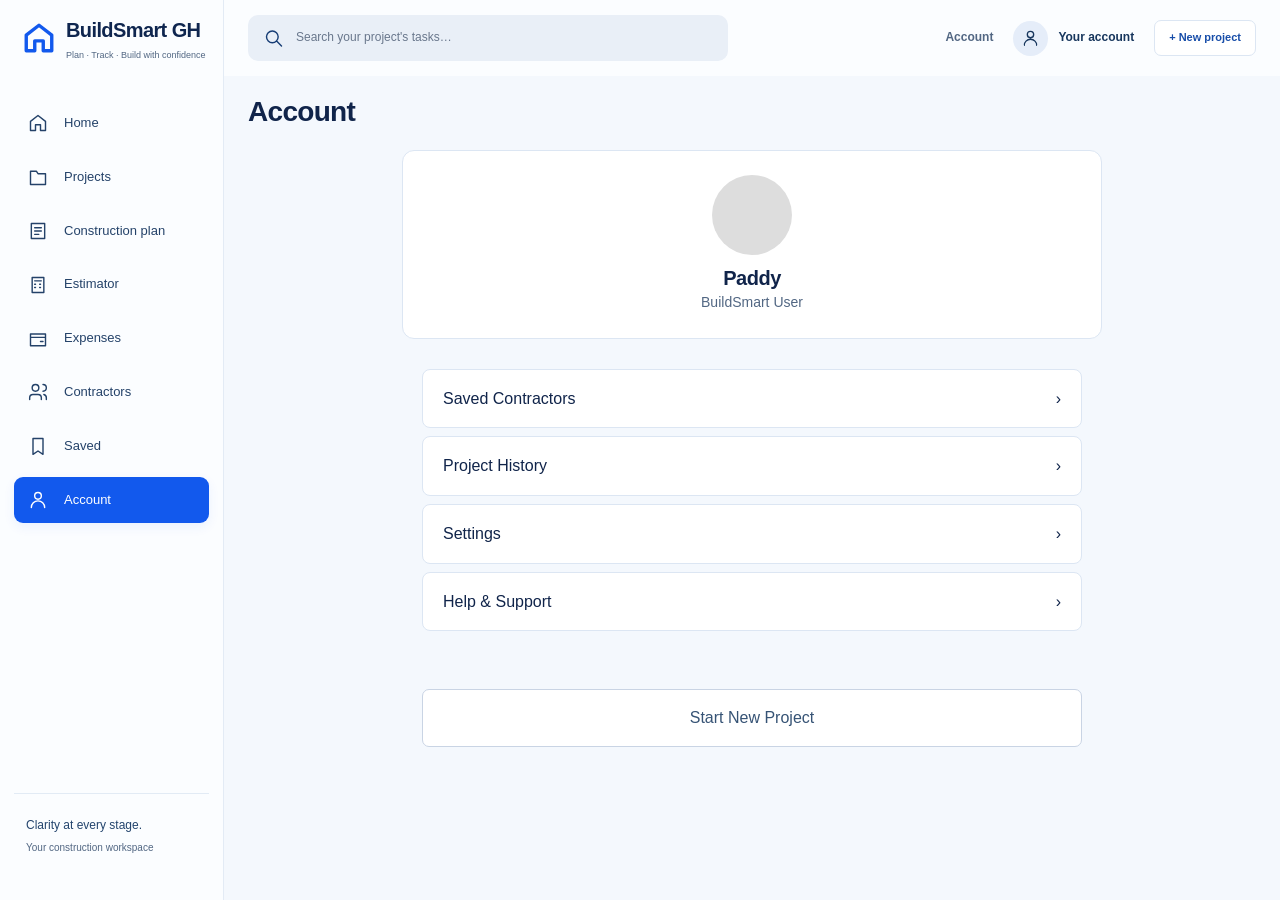
==== commit 7549a98c: "feat(buildsmart): premium homeowner dashboard, project management and contractor experience" ====
--- a/account.html
+++ b/account.html
@@ -1,67 +1,73 @@
-<!DOCTYPE html>
-<html lang="en">
-<head>
-  <meta charset="UTF-8" />
-  <meta name="viewport" content="width=device-width, initial-scale=1.0"/>
-  <title>Account</title>
-  <link rel="stylesheet" href="styles.css" />
-  <link rel="icon" href="data:,">
-</head>
-
-<body>
-
-  <!-- HEADER -->
-  <header class="page-header">
-    <h1>Account</h1>
-  </header>
-
-  <!-- PROFILE SECTION -->
-  <section class="account-profile">
-    <div class="avatar"></div>
-    <h2>Paddy</h2>
-    <p>BuildSmart User</p>
-  </section>
-
-  <!-- MENU -->
-  <section class="account-menu">
-
-    <a href="saved.html" class="menu-item">
-      <span>Saved Contractors</span>
-      <span>›</span>
-    </a>
-
-    <a href="history.html" class="menu-item">
-        <span>Project History</span>
-        <span>›</span>
-    </a>
-
-    <a href="#" class="menu-item">
-      <span>Settings</span>
-      <span>›</span>
-    </a>
-
-    <a href="#" class="menu-item">
-      <span>Help & Support</span>
-      <span>›</span>
-    </a>
-
-  </section>
-
-  <!-- ACTION -->
-  <section class="account-actions">
-    <button id="resetProjectBtn" class="danger-btn">
-      Start New Project
-    </button>
-  </section>
-
-  <!-- NAVBAR -->
-  <nav class="bottom-nav">
-    <a href="index.html">Home</a>
-    <a href="estimator.html">Estimate</a>
-    <a href="contractors.html">Contractors</a>
-    <a href="account.html" class="active">Account</a>
-  </nav>
-
-  <script src="script.js"></script>
-</body>
+<!DOCTYPE html>
+<html lang="en">
+<head>
+  <meta charset="UTF-8" />
+  <meta name="viewport" content="width=device-width, initial-scale=1.0"/>
+  <title>Account</title>
+  <link rel="stylesheet" href="styles.css" />
+  <link rel="icon" href="data:,">
+<link rel="stylesheet" href="premium.css">
+</head>
+
+<body>
+
+  <!-- HEADER -->
+  <header class="page-header">
+    <h1>Account</h1>
+  </header>
+
+  <!-- PROFILE SECTION -->
+  <section class="account-profile">
+    <div class="avatar"></div>
+    <h2>Paddy</h2>
+    <p>BuildSmart User</p>
+  </section>
+
+  <!-- MENU -->
+  <section class="account-menu">
+
+    <a href="saved.html" class="menu-item">
+      <span>Saved Contractors</span>
+      <span>›</span>
+    </a>
+
+    <a href="history.html" class="menu-item">
+        <span>Project History</span>
+        <span>›</span>
+    </a>
+
+    <a href="#" class="menu-item">
+      <span>Settings</span>
+      <span>›</span>
+    </a>
+
+    <a href="#" class="menu-item">
+      <span>Help & Support</span>
+      <span>›</span>
+    </a>
+
+  </section>
+
+  <!-- ACTION -->
+  <section class="account-actions">
+    <button id="resetProjectBtn" class="danger-btn">
+      Start New Project
+    </button>
+  </section>
+
+  <!-- NAVBAR -->
+  <nav class="bottom-nav">
+    <a href="index.html">Home</a>
+    <a href="estimator.html">Estimate</a>
+    <a href="contractors.html">Contractors</a>
+    <a href="account.html" class="active">Account</a>
+  </nav>
+
+  <script src="finance.js"></script>
+<script src="construction.js"></script>
+<script src="evidence.js"></script>
+<script src="script.js"></script>
+<script src="construction-ui.js"></script><script src="project-experience.js"></script>
+<script src="ui.js" defer></script>
+</body>
 </html>
--- a/styles.css
+++ b/styles.css
@@ -1,3281 +1,3281 @@
-/* DESIGN SYSTEM */
-
-body {
-  background: #f7f8fa;
-  font-family: Arial, sans-serif;
-  margin: 0;
-  color: #1a1a1a;
-}
-
-/* ===== DASHBOARD CORE SYSTEM ===== */
-
-.btn-primary {
-  display: block;
-  width: 100%;
-
-  padding: 10px;
-  border-radius: 6px;
-
-  text-align: center;
-  text-decoration: none;
-  font-weight: 500;
-
-  border: 1px solid #ccc;
-  background: transparent;
-  color: #111;
-}
-
-.btn-primary:hover {
-  background: #333;
-}
-
-
-
-
-
-/* =========================
-   RESET / BASE
-========================= */
-* {
-  margin: 0;
-  padding: 0;
-  box-sizing: border-box;
-}
-
-body {
-  font-family: Arial, sans-serif;
-  background: #f4f6f8;
-  color: #111;
-  line-height: 1.5;
-}
-
-
-/* =========================
-   HEADER
-========================= */
-.main-header {
-  background: #1e3a8a;
-  color: white;
-  padding: 25px;
-  text-align: center;
-}
-
-.main-header nav {
-  margin-top: 10px;
-}
-
-.main-header nav a {
-  color: #c7d2fe;
-  text-decoration: none;
-  margin: 0 10px;
-  font-size: 14px;
-}
-
-
-/* =========================
-   GLOBAL BUTTON SYSTEM
-========================= */
-.btn {
-  padding: 10px 16px;
-  border-radius: 8px;
-  text-decoration: none;
-  color: white;
-  font-weight: 600;
-  display: inline-block;
-  border: none;
-  cursor: pointer;
-  transition: 0.2s ease;
-
-}
-
-/* =========================
-   PAGE CONTAINER
-========================= */
-.contractor-profile,
-.contractors-page,
-.dashboard-page {
-  max-width: 1100px;
-  margin: 40px auto;
-  padding: 0 20px;
-}
-
-
-/* =========================
-   HERO SECTION
-========================= */
-.hero {
-  display: flex;
-  gap: 30px;
-  background: white;
-  padding: 25px;
-  border-radius: 12px;
-  align-items: center;
-  box-shadow: 0 5px 15px rgba(0,0,0,0.05);
-}
-
-.profile-img {
-  width: 260px;
-  height: 180px;
-  object-fit: cover;
-  border-radius: 10px;
-}
-
-.hero-info h2 {
-  font-size: 26px;
-  margin-bottom: 10px;
-}
-
-.specialty {
-  color: #6b7280;
-  margin-bottom: 12px;
-}
-
-.hero-info p {
-  margin-bottom: 6px;
-}
-
-
-/* =========================
-   PROFILE DETAILS
-========================= */
-.profile-details {
-  display: grid;
-  grid-template-columns: 2fr 1fr 1fr;
-  gap: 20px;
-  margin-top: 25px;
-}
-
-.about,
-.services,
-.portfolio {
-  background: white;
-  padding: 20px;
-  border-radius: 12px;
-}
-
-.services ul {
-  padding-left: 18px;
-}
-
-.portfolio-grid {
-  display: grid;
-  gap: 10px;
-}
-
-.portfolio-grid img {
-  width: 100%;
-  height: 90px;
-  object-fit: cover;
-  border-radius: 8px;
-}
-
-/* =========================
-   DASHBOARD
-========================= */
-.dashboard-card {
-  background: white;
-  padding: 20px;
-  border-radius: 12px;
-  box-shadow: 0 5px 15px rgba(0,0,0,0.05);
-}
-
-.estimate-btn {
-  background: #2563eb;
-  color: white;
-  padding: 8px 14px;
-  border-radius: 6px;
-  text-decoration: none;
-}
-
-
-
-.secondary-btn {
-  background: #eef2ff; /* soft blue tint */
-  color: #3b82f6;
-  border: none;
-  padding: 14px;
-  border-radius: 10px;
-  font-weight: 600;
-  cursor: pointer;
-}
-
-.primary-btn:hover {
-  background: #2f49d1;
-}
-
-.secondary-btn:hover {
-  background: #e0e7ff;
-}
-/* =========================
-   PROGRESS SYSTEM
-========================= */
-.stage-icon {
-  width: 18px;
-  height: 18px;
-  border-radius: 50%;
-  border: 2px solid #ccc;
-  display: flex;
-  align-items: center;
-  justify-content: center;
-}
-
-
-.progress-list li.completed .stage-icon {
-  background: #16a34a;
-  border-color: #16a34a;
-  color: white;
-}
-
-.progress-list li.active .stage-icon {
-  border-color: #1a73e8;
-  background: #eef4ff;
-}
-
-
-/* =========================
-   COST / BUDGET
-========================= */
-.cost-breakdown {
-  margin-top: 20px;
-}
-
-#costList li {
-  display: flex;
-  justify-content: space-between;
-  padding: 10px 0;
-  border-bottom: 1px solid #eee;
-}
-
-.total-cost {
-  margin-top: 12px;
-  color: #1a73e8;
-}
-
-.budget-bar {
-  width: 100%;
-  height: 8px;
-  background: #e5e7eb;
-  border-radius: 6px;
-  margin-top: 6px;
-}
-
-.budget-fill {
-  height: 100%;
-  width: 0%;
-  border-radius: 6px;
-  background: #16a34a;
-}
-
-#insightsList li {
-  margin-bottom: 6px;
-}
-
-
-/* =========================
-   FOOTER
-========================= */
-footer {
-  text-align: center;
-  margin: 40px 0;
-  color: #555;
-}
-
-
-/* =========================
-   RESPONSIVE
-========================= */
-@media (max-width: 768px) {
-  .hero {
-    flex-direction: column;
-    text-align: center;
-  }
-
-  .profile-details {
-    grid-template-columns: 1fr;
-  }
-}
-
-/* =========================
-   PAGE CENTERING + CARD
-========================= */
-
-.home-page,
-.form-page {
-  display: flex;
-  justify-content: center;
-  align-items: center;
-  min-height: 80vh;
-}
-
-.home-card,
-.form-card {
-  background: white;
-  padding: 30px;
-  width: 420px;
-  border-radius: 12px;
-  box-shadow: 0 10px 25px rgba(0,0,0,0.08);
-  text-align: center;
-}
-
-
-/* =========================
-   BUTTON SYSTEM (UNIFIED)
-========================= */
-
-.home-btn,
-.form-btn {
-  display: inline-block;
-  margin-top: 15px;
-  padding: 12px 18px;
-  background: #2563eb;
-  color: white;
-  border-radius: 8px;
-  text-decoration: none;
-  border: none;
-  cursor: pointer;
-  font-size: 15px;
-  transition: 0.2s ease;
-}
-
-.home-btn:hover,
-.form-btn:hover {
-  background: #1d4ed8;
-}
-
-
-/* =========================
-   FORM STRUCTURE
-========================= */
-
-.form-card form {
-  display: flex;
-  flex-direction: column;
-  gap: 15px;
-}
-
-.form-card input {
-  width: 100%;
-  padding: 12px;
-  border-radius: 8px;
-  border: 1px solid #d1d5db;
-  font-size: 14px;
-}
-
-/* =========================
-   CONTRACTOR LIST LAYOUT (FINAL)
-========================= */
-#contractorList {
-  display: flex;
-  flex-wrap: wrap;
-  gap: 20px;
-  margin-top: 20px;
-}
-
-
-
-/* =========================
-   CARD LAYOUT (IMAGE + INFO)
-========================= */
-.card-top {
-  display: flex;
-  gap: 12px;
-  align-items: flex-start;
-}
-
-/* =========================
-   IMAGE (PASSPORT STYLE)
-========================= */
-.card-img {
-  width: 70px;
-  height: 70px;
-  border-radius: 12px;
-  object-fit: cover;
-  flex-shrink: 0;
-}
-
-/* =========================
-   CONTENT AREA
-========================= */
-.card-info {
-  flex: 1;
-}
-
-/* =========================
-   TEXT STYLES
-========================= */
-.card-info h3 {
-  font-size: 17px;
-  margin-bottom: 4px;
-}
-
-.card-info span {
-  font-size: 12px;
-  font-weight: 600;
-  color: #3b82f6;
-  display: inline-block;
-  margin-bottom: 6px;
-}
-
-/* =========================
-   BADGE
-========================= */
-.badge {
-  display: inline-block;
-  margin: 4px 0;
-  padding: 3px 10px;
-  font-size: 11px;
-  border-radius: 20px;
-  background: #e0f2fe;
-  color: #0369a1;
-  font-weight: 600;
-}
-
-/* =========================
-   PRICE
-========================= */
-.price {
-  font-size: 16px;
-  font-weight: bold;
-  color: #16a34a;
-  margin: 6px 0;
-}
-
-/* =========================
-   LOCATION
-========================= */
-.location {
-  font-size: 13px;
-  color: #6b7280;
-  margin: 2px 0;
-}
-
-/* =========================
-   EXPERIENCE
-========================= */
-.meta {
-  font-size: 12px;
-  color: #6b7280;
-  margin-top: 3px;
-}
-
-
-
-/* =========================
-   RECOMMENDED TOOLTIP
-========================= */
-.badge {
-  position: relative;
-  cursor: pointer;
-}
-
-.badge .tooltip {
-  position: absolute;
-  top: 130%;
-  left: 0;
-
-  width: 190px;
-  background: #111827;
-  color: white;
-  font-size: 11px;
-  padding: 8px;
-  border-radius: 6px;
-  line-height: 1.4;
-
-  box-shadow: 0 6px 14px rgba(0,0,0,0.2);
-
-  /* 🔥 animation fix */
-  opacity: 0;
-  pointer-events: none;
-  transform: translateY(5px);
-  transition: opacity 0.2s ease, transform 0.2s ease;
-}
-
-.badge:hover .tooltip {
-  opacity: 1;
-  transform: translateY(0);
-}
-
-.badge.cheap .tooltip {
-  background: #064e3b; /* dark green */
-}
-
-/* =========================
-   BUDGET BADGES
-========================= */
-
-.badge.cheap {
-  background: #fef3c7;
-  color: #92400e;
-}
-
-.badge.within {
-  background: #ecfdf5;
-  color: #166534;
-  font-weight: 500;
-  font-size: 11px;
-  padding: 3px 8px;
-  opacity: 0.85;
-}
-
-.badge.over {
-  background: #fee2e2;
-  color: #991b1b;
-}
-
-.badge {
-  position: relative; /* REQUIRED for tooltip positioning */
-  display: inline-block;
-}
-
-/* Tooltip hidden by default */
-.badge .tooltip {
-  display: none;
-  position: absolute;
-  top: 120%;
-  left: 0;
-
-  width: 180px;
-  background: #111827;
-  color: white;
-  font-size: 11px;
-  padding: 8px;
-  border-radius: 6px;
-
-  z-index: 10;
-}
-
-/* Show ONLY on hover */
-.badge:hover .tooltip {
-  display: block;
-}
-
-.badge .tooltip {
-  opacity: 0;
-  transform: translateY(5px);
-  transition: all 0.2s ease;
-}
-
-.badge:hover .tooltip {
-  opacity: 1;
-  transform: translateY(0);
-  display: block;
-}
-
-/* =========================
- ELITE PAINTERS CONTRACTORS PROFILE
-========================= */
-.contractor-profile {
-  padding: 30px;
-}
-
-.hero {
-  display: flex;
-  gap: 20px;
-  margin-bottom: 30px;
-}
-
-.profile-img {
-  width: 150px;
-  height: 150px;
-  border-radius: 16px;
-  object-fit: cover;
-}
-
-.hero-info h2 {
-  margin-bottom: 6px;
-}
-
-.specialty {
-  color: #3b82f6;
-  font-weight: bold;
-}
-
-.buttons {
-  margin: 10px 0;
-}
-
-.btn {
-  display: inline-block;
-  padding: 10px 14px;
-  margin-right: 8px;
-  border-radius: 8px;
-  text-decoration: none;
-  color: white;
-}
-
-.call {
-  background: #16a34a;
-}
-
-.whatsapp {
-  background: #25D366;
-}
-
-.profile-details {
-  display: grid;
-  grid-template-columns: repeat(3, 1fr);
-  gap: 20px;
-}
-
-.portfolio-grid {
-  display: grid;
-  grid-template-columns: repeat(3, 1fr);
-  gap: 10px;
-}
-
-.portfolio-grid img {
-  width: 100%;
-  border-radius: 10px;
-}
-
-
-/* =========================
- ELITE PAINTERS CONTRACTORS PROFILE
-========================= */
-.contractor-profile {
-  padding: 40px;
-  max-width: 1100px;
-  margin: auto;
-}
-
-/* HERO CARD */
-.hero {
-  display: grid;
-  grid-template-columns: 180px 1fr;
-  gap: 30px;
-  align-items: center;
-
-  background: #ffffff;
-  padding: 25px;
-  border-radius: 14px;
-  box-shadow: 0 6px 18px rgba(0,0,0,0.06);
-}
-
-/* IMAGE */
-.profile-img {
-  width: 180px;
-  height: 180px;
-  border-radius: 16px;
-  object-fit: cover;
-}
-
-/* TEXT SIDE */
-.hero-info h2 {
-  margin-bottom: 6px;
-}
-
-.specialty {
-  color: #3b82f6;
-  font-weight: 600;
-  margin-bottom: 10px;
-}
-
-/* SPACE OUT INFO */
-.hero-info p {
-  margin: 6px 0;
-}
-
-/* BUTTONS ROW */
-.buttons {
-  margin-top: 12px;
-  display: flex;
-  gap: 10px;
-}
-
-/* =========================
-   CONTRACTOR PROFILE PAGE
-========================= */
-
-.contractor-profile {
-  max-width: 1000px;
-  margin: 40px auto;
-  padding: 20px;
-}
-
-.hero {
-  display: flex;
-  gap: 25px;
-  align-items: flex-start;
-  background: #fff;
-  padding: 20px;
-  border-radius: 14px;
-  box-shadow: 0 6px 18px rgba(0,0,0,0.06);
-}
-
-.profile-img {
-  width: 140px;
-  height: 140px;
-  object-fit: cover;
-  border-radius: 20px;
-}
-
-.hero-info {
-  flex: 1;
-}
-
-.buttons {
-  display: flex;
-  gap: 10px;
-  margin-top: 10px;
-}
-
-.profile-details {
-  display: grid;
-  grid-template-columns: repeat(auto-fit, minmax(250px, 1fr));
-  gap: 20px;
-  margin-top: 25px;
-}
-
-.profile-details div {
-  background: #fff;
-  padding: 15px;
-  border-radius: 12px;
-}
-
-.portfolio-grid {
-  display: grid;
-  grid-template-columns: repeat(3, 1fr);
-  gap: 10px;
-}
-
-.portfolio-grid img {
-  width: 100%;
-  height: 90px;
-  object-fit: cover;
-  border-radius: 8px;
-  cursor: pointer;
-}
-
-.hero {
-  display: flex;
-  gap: 25px;
-  align-items: center;
-  background: #fff;
-  padding: 25px;
-  border-radius: 14px;
-  box-shadow: 0 6px 18px rgba(0,0,0,0.06);
-}
-
-.profile-img {
-  width: 120px;
-  height: 120px;
-  border-radius: 16px;
-  object-fit: cover;
-}
-
-.hero-middle {
-  flex: 1;
-}
-
-.hero-middle h2 {
-  margin-bottom: 4px;
-}
-
-.specialty {
-  color: #2563eb;
-  margin-bottom: 10px;
-}
-
-.hero-meta {
-  display: flex;
-  gap: 20px;
-  margin-bottom: 15px;
-}
-
-.hero-actions {
-  display: flex;
-  gap: 10px;
-  flex-wrap: wrap;
-}
-
-.btn {
-  display: inline-flex;
-  align-items: center;
-  justify-content: center;
-
-  padding: 10px 16px;
-  min-height: 42px;
-
-  border-radius: 8px;
-  font-size: 14px;
-  font-weight: 500;
-
-  text-decoration: none;
-  border: none;
-  cursor: pointer;
-
-  white-space: nowrap;
-}
-
-.view-btn {
-  opacity: 1 !important;
-  pointer-events: auto !important;
-   background: #2563eb;
-  cursor: pointer;
-}
-
-
-/* ===== MAIN CONTAINER ===== */
-
-.contractor-list {
-  max-width: 900px;
-  margin: 40px auto;
-  padding: 0 20px;
-}
-
-/* ===== CONTRACTOR CARD ===== */
-
-.contractor-card {
-  display: flex;
-  gap: 14px;
-  background: #fff;
-  padding: 14px 16px;
-  border-radius: 12px;
-  box-shadow: 0 2px 8px rgba(0,0,0,0.05);
-  margin-bottom: 16px;
-  align-items: center;
-}
-
-.contractor-card img {
-  width: 64px;
-  height: 64px;
-  border-radius: 12px;
-  object-fit: cover;
-}
-
-.contractor-hero {
-  background: #1f3b64;
-  color: white;
-  padding: 30px 20px;
-}
-
-.contractor-hero h1 {
-  margin-bottom: 5px;
-}
-
-.search-box input {
-  width: 100%;
-  padding: 12px;
-  border-radius: 10px;
-  border: none;
-  margin-top: 15px;
-}
-
-input[type="search"],
-.search-bar 
-
-.search-bar {
-  width: 100%;
-  max-width: 600px;
-  margin: 0 auto;
-  display: block;
-
-  padding: 12px 16px;
-  border-radius: 10px;
-  border: none;
-  outline: none;
-}
-
-.specialty-filter {
-  display: flex;
-  gap: 10px;
-  padding: 15px;
-  overflow-x: auto;
-}
-
-.specialty-filter button {
-  padding: 8px 14px;
-  border-radius: 20px;
-  border: none;
-  background: #eee;
-}
-
-.specialty-filter .active {
-  background: #1f3b64;
-  color: white;
-}
-
-.profile-avatar {
-  width: 100px;
-  height: 100px;
-  border-radius: 50%;
-  margin-bottom: 10px;
-}
-
-.verified {
-  color: green;
-  font-size: 14px;
-  margin-left: 5px;
-}
-
-.role {
-  color: #666;
-  margin-bottom: 5px;
-}
-
-.rating {
-  margin-bottom: 15px;
-}
-
-.profile-stats {
-  display: flex;
-  justify-content: space-between;
-  margin-top: 15px;
-}
-
-.profile-stats div {
-  background: #f5f5f5;
-  padding: 10px;
-  border-radius: 10px;
-  width: 30%;
-  text-align: center;
-}
-
-.profile-actions {
-  display: flex;
-  gap: 10px;
-  margin-top: 20px;
-}
-
-.profile-actions a {
-  flex: 1;
-  text-align: center;
-  padding: 12px;
-  border-radius: 10px;
-  text-decoration: none;
-}
-
-.secondary-btn {
-  border: 1px solid #ccc;
-  color: #333;
-}
-
-/* ===== TEXT HIERARCHY ===== */
-
-.info h3 {
-  margin: 0;
-  font-size: 16px;
-  font-weight: 600;
-}
-
-.info .role {
-  margin: 2px 0;
-  color: #6b7280;
-  font-size: 13px;
-}
-
-.info p {
-  margin: 2px 0;
-  font-size: 13px;
-  color: #444;
-}
-/* ===== ACTION BUTTONS ===== */
-
-.actions {
-  display: flex;
-  gap: 8px;
-  margin-top: 8px;
-}
-
-.actions a {
-  text-decoration: none;
-  padding: 6px 10px;
-  border-radius: 8px;
-  font-size: 13px;
-  background: #eef2ff;
-  color: #1e3a8a;
-  font-weight: 500;
-  transition: 0.2s;
-}
-
-.actions a:hover {
-  background: #dbe3ff;
-}
-
-/* ===== CARD WIDTH CONTROL ===== */
-
-.contractor-card {
-  width: 100%;
-}
-
-/* ===== RESPONSIVE GRID ===== */
-
-@media (min-width: 768px) {
-  .contractor-list {
-    display: grid;
-    grid-template-columns: 1fr 1fr;
-    gap: 20px;
-  }
-}
-
-.contractor-list {
-  margin-top: 30px;
-  padding: 0 16px;
-}
-
-@media (max-width: 768px) {
-  .contractor-list {
-    grid-template-columns: 1fr;
-  }
-}
-
-/* ===== ESTIMATE HEADER ===== */
-.estimate-header + * {
-  margin-top: 30px;
-}
-
-.estimate-header h1 {
-  margin-bottom: 10px;
-}
-
-/* ===== FORM ===== */
-.estimate-header {
-  background: #2f4a6d;
-  color: white;
-  padding: 40px 20px;
-  text-align: center;
-}
-
-.estimate-header p {
-  opacity: 0.9;
-  margin-bottom: 20px;
-}
-
-.form-section {
-  background: #fff;
-  padding: 16px;
-  border-radius: 12px;
-  margin-bottom: 16px;
-}
-
-/* ===== OPTIONS ===== */
-.options {
-  display: flex;
-  flex-wrap: wrap;
-  gap: 10px;
-}
-
-.options button {
-  padding: 10px 14px;
-  border-radius: 10px;
-  border: 1px solid #ddd;
-  background: #f9f9f9;
-}
-
-/* ===== CTA ===== */
-.submit-btn {
-  width: 100%;
-  padding: 14px;
-  background: #f59e0b;
-  border: none;
-  border-radius: 10px;
-  color: white;
-  font-weight: bold;
-}
-
-/* ===== SUBTEXT (LIGHT GREY TEXT) ===== */
-.subtext {
-  color: #6b7280;   /* soft grey */
-  font-size: 14px;
-  margin-top: 4px;
-}
-
-/* ===== DASHBOARD ===== */
-
-.dashboard-container {
-  max-width: 800px;
-  margin: auto;
-  padding: 20px;
-}
-
-/* HEADER */
-.dashboard-header h2 {
-  margin: 0;
-}
-
-.dashboard-header p {
-  color: #888;
-}
-
-/* UPDATES */
-.update-item {
-  background: white;
-  padding: 12px;
-  border-radius: 10px;
-  margin-top: 10px;
-}
-
-.contractor-list {
-  max-width: 700px;
-  margin: auto;
-  display: flex;
-  flex-direction: column;
-  gap: 20px;
-}
-
-.contractor-list {
-  display: grid;
-  grid-template-columns: repeat(2, 1fr);
-  gap: 20px;
-}
-
-/* BEDROOM FLOOR HIGHLIGHT */
-button.active {
-  background-color: #2d4ef5;
-  color: white;
-  border: none;
-}
-
-/* ===== ESTIMATE RESULT ===== */
-
-.estimate-result {
-  padding: 20px;
-}
-
-/* RESULT CARD */
-.result-card {
-  background: #fff;
-  border-radius: 20px;
-  padding: 24px;
-  margin-top: -40px; /* 👈 pulls it upward */
-  box-shadow: 0 10px 30px rgba(0,0,0,0.08);
-  position: relative;
-  z-index: 2;
-}
-
-.result-card h1 {
-  font-size: 32px;
-  margin: 10px 0;
-}
-
-.section-spacing {
-  margin-top: 20px;
-}
-
-.secondary-btn {
-  background: #eee;
-  border: none;
-  padding: 12px;
-  border-radius: 10px;
-}
-
-.secondary-btn.full {
-  width: 100%;
-}
-
-.result-actions {
-  display: flex;
-  gap: 10px;
-  margin-top: 10px;
-}
-
-/* STAGES */
-.stage-card {
-  background: #fff;
-  border-radius: 16px;
-  padding: 20px;
-  margin: 20px auto;              /* spacing between cards */
-  max-width: 720px;              /* controls width (IMPORTANT) */
-  box-shadow: 0 4px 12px rgba(0,0,0,0.06);  /* floating effect */
-  border: 1px solid #eee;
-}
-.stage-wrapper {
-  max-width: 760px;
-  margin: 0 auto;
-}
-
-.section-spacing {
-  margin-top: 20px;
-}
-
-.materials-card {
-  background: #fff;
-  border-radius: 16px;
-  padding: 20px;
-  box-shadow: 0 4px 12px rgba(0,0,0,0.05);
-}
-
-.material-item {
-  display: flex;
-  justify-content: space-between;
-  padding: 12px 0;
-  border-bottom: 1px solid #eee;
-}
-
-.material-item:last-child {
-  border-bottom: none;
-}
-
-.chart-container {
-  max-width: 260px;
-  margin: 20px auto;
-}
-
-.chart-card {
-  background: #fff;
-  border-radius: 16px;
-  padding: 20px;
-  box-shadow: 0 4px 12px rgba(0,0,0,0.05);
-}
-
-.amount {
-  float: right;
-}
-
-/* MATERIALS */
-.material-item {
-  display: flex;
-  justify-content: space-between;
-  padding: 10px 0;
-  border-bottom: 1px solid #eee;
-}
-
-/* CTA */
-.estimate-actions {
-  margin-top: 24px;
-  display: flex;
-  flex-direction: column;
-  gap: 12px; /* 👈 THIS CREATES CLEAN SPACE */
-}
-
-/* ===== STAGE HEADER ===== */
-.stage-header {
-  display: flex;
-  justify-content: space-between;
-  align-items: center;
-}
-
-.stage-header-main {
-  font-weight: 600;
-  font-size: 16px;
-}
-
-.stage-header-sub {
-  font-size: 12px;
-  color: #6b7280;
-  margin-top: 2px;
-}
-
-.stage-header-top {
-  display: flex;
-  justify-content: space-between;
-  align-items: center;
-}
-
-.stage-financial {
-  margin-top: 6px;
-  font-size: 14px;
-  font-weight: 600;
-}
-
-.stage-sub {
-  color: #6b7280;
-  font-weight: 400;
-  margin-left: 4px;
-}
-
-.stage-variance {
-  margin-left: 10px;
-  font-weight: 600;
-}
-
-.stage-variance.over {
-  color: #dc2626;
-}
-
-.stage-variance.under {
-  color: #16a34a;
-}
-
-/* ===== QUICK TIPS ===== */
-.quick-tips {
-  margin-top: 12px;
-  background: #f9fafb;
-  padding: 12px;
-  border-radius: 10px;
-}
-
-.tips-title {
-  font-weight: 600;
-  margin-bottom: 6px;
-}
-
-.quick-tips ul {
-  padding-left: 18px;
-  margin: 0;
-}
-
-.quick-tips li {
-  margin-bottom: 4px;
-  font-size: 14px;
-}
-
-
-/* ===== LAYOUT CONTAINER ===== */
-
-.estimate-result {
-  max-width: 720px;   /* controls card width */
-  margin: 0 auto;     /* centers everything */
-  padding: 20px;
-}
-
-.estimate-card {
-  position: relative;
-  z-index: 2;
-  margin-top: -40px;   /* pulls it upward slightly */
-  box-shadow: 0 10px 25px rgba(0,0,0,0.1);
-}
-
-/* ===== STAGE COLORS ===== */
-
-.stage-card.foundation .progress-fill {
-  background: #2b4c7e; /* blue */
-}
-
-.stage-card.walls .progress-fill {
-  background: #f97316; /* orange */
-}
-
-.stage-card.roofing .progress-fill {
-  background: #10b981; /* green */
-}
-
-.stage-card.windows .progress-fill {
-  background: #facc15; /* yellow */
-}
-
-.stage-card.finishing .progress-fill {
-  background: #ef4444; /* red */
-}
-
-.stage-card {
-  position: relative;
-  overflow: hidden;
-}
-
-.stage-card::before {
-  content: "";
-  position: absolute;
-  top: 0;
-  left: 0;
-  height: 4px;
-  width: 100%;
-}
-
-.stage-card {
-  background: #fff;
-  border-radius: 16px;
-  padding: 20px;
-  box-shadow: 0 4px 12px rgba(0,0,0,0.05);
-}
-
-.materials-card {
-  background: #fff;
-  border-radius: 16px;
-  padding: 20px;
-  box-shadow: 0 4px 12px rgba(0,0,0,0.05);
-}
-
-body {
-  background: #f5f7fb;
-}
-
-/* Match colors */
-.stage-card.foundation::before { background: #2b4c7e; }
-.stage-card.walls::before { background: #f97316; }
-.stage-card.roofing::before { background: #10b981; }
-.stage-card.windows::before { background: #facc15; }
-.stage-card.finishing::before { background: #ef4444; }
-
-/* ===== CONTRACTOR PROFILE ===== */
-
-.profile-card {
-  background: #fff;
-  border-radius: 16px;
-  padding: 20px;
-  text-align: center;
-  box-shadow: 0 4px 12px rgba(0,0,0,0.05);
-}
-
-.profile-image {
-  width: 100%;
-  max-width: 300px;
-  border-radius: 12px;
-  margin-bottom: 15px;
-}
-
-.profile-meta {
-  color: #777;
-  margin-bottom: 10px;
-}
-
-.price {
-  color: #3b5bfd;
-  margin: 10px 0;
-}
-
-.profile-description {
-  font-size: 14px;
-  color: #555;
-  margin-bottom: 20px;
-}
-
-.contractor-hero {
-  background: #2f4a6d;
-  padding: 50px 20px 60px;
-}
-
-.hero-content {
-  max-width: 700px;
-  margin: 0 auto;
-  text-align: center;
-  color: white;
-}
-
-.hero-content h1 {
-  margin-bottom: 10px;
-}
-
-.hero-content p {
-  margin-bottom: 20px;
-  opacity: 0.9;
-}
-
-/* HERO */
-.contractor-hero {
-  background: #2f4a6d;
-  padding: 20px 16px; /* MUCH tighter */
-}
-
-.hero-content {
-  max-width: 700px;
-  margin: 0 auto;
-  text-align: center;
-  color: white;
-}
-
-/* CONTENT */
-.contractor-content {
-  padding: 30px 16px;
-}
-
-/* FILTER */
-.specialty-tabs {
-  display: flex;
-  gap: 10px;
-  overflow-x: auto;
-  margin-bottom: 20px;
-}
-
-.specialty-tabs span {
-  padding: 10px 16px;
-  background: #eee;
-  border-radius: 20px;
-  white-space: nowrap;
-  cursor: pointer;
-}
-
-.specialty-tabs .active {
-  background: #2f4a6d;
-  color: white;
-}
-
-/* CARD SPACING */
-.contractor-list {
-  display: flex;
-  flex-direction: column;
-  gap: 20px;
-}
-
-/* ===== CLEAN CONTRACTOR PAGE STYLES ===== */
-
-/* HERO */
-.contractor-hero {
-  background: #2f4a6d;
-  padding: 50px 20px 60px;
-}
-
-.hero-content {
-  max-width: 700px;
-  margin: 0 auto;
-  text-align: center;
-  color: white;
-}
-
-.hero-content h1 {
-  margin-bottom: 6px;
-  font-size: 28px;
-}
-
-.hero-content p {
-  margin-bottom: 15px;
-  font-size: 14px;
-  opacity: 0.9;
-}
-
-.search-bar {
-  width: 100%;
-  max-width: 600px;
-  margin: 0 auto;
-  display: block;
-  padding: 14px;
-  border-radius: 10px;
-  border: none;
-  font-size: 14px;
-}
-
-/* MAIN CONTENT */
-.contractor-content {
-  padding: 30px 16px;
-}
-
-/* FILTER TABS */
-.specialty-tabs {
-  display: flex;
-  justify-content: center;   /* CENTER THEM */
-  gap: 10px;
-  flex-wrap: wrap;           /* allow wrapping */
-  margin-bottom: 20px;
-}
-
-.specialty-tabs span {
-  padding: 8px 14px;
-  background: #eee;
-  border-radius: 20px;
-  cursor: pointer;
-  font-size: 13px;
-}
-
-.specialty-tabs .active {
-  background: #2f4a6d;
-  color: white;
-}
-
-/* CONTRACTOR LIST */
-.contractor-list {
-  display: flex;
-  flex-direction: column;
-  gap: 20px;
-}
-
-/* CONTRACTOR CARD (CONTROLLED VERSION) */
-.contractor-card {
-  display: flex;
-  gap: 15px;
-  padding: 16px;
-  background: white;
-  border-radius: 12px;
-  box-shadow: 0 4px 12px rgba(0,0,0,0.05);
-  align-items: center;
-}
-
-/* IMAGE */
-.contractor-card .avatar {
-  width: 70px;
-  height: 70px;
-  border-radius: 10px;
-  object-fit: cover;
-}
-
-/* INFO */
-.contractor-card .info {
-  flex: 1;
-}
-
-.contractor-card h3 {
-  margin: 0;
-}
-
-.contractor-card .role {
-  color: gray;
-  font-size: 14px;
-  margin-bottom: 5px;
-}
-
-/* ACTION BUTTONS */
-.contractor-card .actions {
-  display: flex;
-  gap: 10px;
-  margin-top: 10px;
-}
-
-.contractor-card .actions a {
-  padding: 6px 10px;
-  background: #f0f2f5;
-  border-radius: 8px;
-  text-decoration: none;
-  font-size: 13px;
-}
-
-/* PROFILE PAGE */
-.profile-page {
-  padding: 20px 16px 80px;
-}
-
-/* HERO */
-.profile-card {
-  text-align: center;
-  background: white;
-  padding: 20px;
-  border-radius: 14px;
-  box-shadow: 0 4px 12px rgba(0,0,0,0.05);
-}
-
-.profile-avatar {
-  width: 100px;
-  height: 100px;
-  border-radius: 50%;
-  object-fit: cover;
-  margin-bottom: 10px;
-}
-
-.verified {
-  color: green;
-  font-size: 14px;
-}
-
-.role {
-  color: gray;
-  margin-bottom: 5px;
-}
-
-.rating {
-  font-size: 14px;
-}
-
-/* STATS */
-.profile-stats {
-  display: flex;
-  justify-content: space-between;
-  margin: 20px 0;
-  gap: 10px;
-}
-
-.stat {
-  flex: 1;
-  background: #f5f6f8;
-  padding: 15px;
-  border-radius: 10px;
-  text-align: center;
-}
-
-/* TABS */
-.profile-tabs {
-  display: flex;
-  justify-content: center;
-  gap: 12px;
-  background: #f0f2f5;
-  padding: 6px;
-  border-radius: 20px;
-  margin-bottom: 20px;
-}
-
-.profile-tabs span {
-  padding: 8px 14px;
-  border-radius: 20px;
-}
-
-.profile-tabs .active {
-  background: white;
-}
-
-/* SECTIONS */
-.profile-section {
-  background: white;
-  padding: 16px;
-  border-radius: 12px;
-  margin-bottom: 15px;
-}
-
-/* SKILLS */
-.skills {
-  display: flex;
-  flex-wrap: wrap;
-  gap: 10px;
-}
-
-.skills span {
-  background: orange;
-  color: white;
-  padding: 6px 10px;
-  border-radius: 20px;
-  font-size: 13px;
-}
-
-/* CERTS */
-.certs li {
-  margin-bottom: 8px;
-}
-
-.contractor-card {
-  position: relative;
-}
-
-.save-btn {
-  position: absolute;
-  top: 10px;
-  right: 10px;
-  background: #fff;
-  border: none;
-  border-radius: 50%;
-  font-size: 18px;
-  padding: 6px 8px;
-  cursor: pointer;
-  box-shadow: 0 2px 6px rgba(0,0,0,0.15);
-  transition: transform 0.2s ease;
-}
-
-.save-btn:hover {
-  transform: scale(1.1);
-}
-
-/* ACCOUNT PAGE */
-
-.account-profile {
-  text-align: center;
-  padding: 20px;
-}
-
-.account-profile .avatar {
-  width: 80px;
-  height: 80px;
-  background: #ddd;
-  border-radius: 50%;
-  margin: 0 auto 10px;
-}
-
-.account-menu {
-  padding: 10px 20px;
-}
-
-.menu-item {
-  display: flex;
-  justify-content: space-between;
-  padding: 15px 0;
-  border-bottom: 1px solid #eee;
-  text-decoration: none;
-  color: #333;
-  font-size: 16px;
-}
-
-.account-actions {
-  padding: 20px;
-}
-
-.danger-btn {
-  width: 100%;
-  padding: 15px;
-  background: red;
-  color: white;
-  border: none;
-  border-radius: 8px;
-  font-size: 16px;
-}
-
-/* History */
-.history-card {
-  cursor: pointer;
-}
-
-.history-card:hover {
-  transform: translateY(-4px);
-  box-shadow: 0 10px 20px rgba(0,0,0,0.08);
-}
-
-/* ===== CLEAN BOTTOM NAV (NO OVERLAP BUGS) ===== */
-
-.bottom-nav {
-  position: fixed;
-  bottom: 0;
-  left: 0;
-  width: 100%;
-
-  display: flex;
-  justify-content: center;
-  gap: 10px;
-
-  padding: 10px 0;
-  background: #ffffff;
-  border-top: 1px solid #eee;
-
-  z-index: 10;
-}
-
-/* NAV BUTTON STYLE */
-.bottom-nav a {
-  text-decoration: none;
-  color: #555;
-  font-size: 13px;
-  font-weight: 500;
-
-  padding: 8px 14px;
-  border-radius: 20px;
-
-  transition: all 0.2s ease;
-}
-
-/* HOVER */
-.bottom-nav a:hover {
-  background: #f1f5f9;
-  color: #1d4ed8;
-}
-
-/* ACTIVE PAGE */
-.bottom-nav a.active {
-  background: #1d4ed8;
-  color: #ffffff;
-}
-
-/* TAP FEEDBACK */
-.bottom-nav a:active {
-  transform: scale(0.95);
-}
-
-/* SAFE CONTENT SPACE */
-body {
-  padding-bottom: 80px;
-}
-
-/* ESTIMATE BUTTON */
-.submit-btn:disabled {
-  background: #ccc;
-  cursor: not-allowed;
-  opacity: 0.7;
-}
-
-.task-insights {
-  margin-top: 8px;
-  display: flex;
-  flex-direction: column;
-  gap: 6px;
-}
-
-.insight {
-  font-size: 12px;
-  padding: 6px 8px;
-  border-radius: 6px;
-}
-
-.insight.warning {
-  background: #ffe5e5;
-  color: #b30000;
-}
-
-.insight.tip {
-  background: #e6f0ff;
-  color: #0047b3;
-}
-
-.insight.positive {
-  background: #e6ffed;
-  color: #0a7f3f;
-}
-
-.estimator {
-  padding: 20px;
-  max-width: 800px;
-  margin: auto;
-}
-
-.estimator-hero {
-  text-align: center;
-  margin-bottom: 30px;
-}
-
-.estimator-hero h1 {
-  font-size: 28px;
-  margin-bottom: 10px;
-}
-
-.estimator-card {
-  background: #fff;
-  padding: 20px;
-  border-radius: 12px;
-  margin-bottom: 20px;
-}
-
-.input-group {
-  margin-top: 15px;
-}
-
-.input-group label {
-  display: block;
-  font-weight: 600;
-  margin-bottom: 8px;
-}
-
-.option-grid {
-  display: flex;
-  flex-wrap: wrap;
-  gap: 10px;
-}
-
-.option-grid button {
-  padding: 12px 16px;
-  border-radius: 8px;
-  border: 1px solid #ddd;
-  background: #f9f9f9;
-  cursor: pointer;
-}
-
-.option-grid button.active {
-  background: #2d6cdf;
-  color: #fff;
-  border: none;
-}
-
-input {
-  width: 100%;
-  padding: 12px;
-  border-radius: 8px;
-  border: 1px solid #ddd;
-}
-
-small {
-  display: block;
-  margin-top: 5px;
-  color: #777;
-}
-
-.estimate-preview {
-  text-align: center;
-  margin: 30px 0;
-}
-
-#liveEstimate {
-  font-size: 32px;
-  font-weight: bold;
-}
-
-.estimator-action {
-  text-align: center;
-}
-
-#calculateBtn {
-  padding: 14px 24px;
-  background: #2d6cdf;
-  color: white;
-  border: none;
-  border-radius: 10px;
-  font-size: 16px;
-  cursor: pointer;
-}
-
-/* ===============================
-   SMART INSIGHTS UI
-=============================== */
-
-.insight-box ul {
-  list-style: none;
-  padding: 0;
-  margin: 0;
-}
-
-/* BASE INSIGHT ITEM */
-.insight-item {
-  display: flex;
-  align-items: center;
-  gap: 10px;
-
-  padding: 12px;
-  margin-bottom: 10px;
-
-  border-radius: 8px;
-  font-size: 14px;
-}
-
-/* WARNING */
-.insight-item.warning {
-  background-color: #fdecc8;
-  color: #8a5a00;
-}
-
-/* SUGGESTION (NEXT TASK) */
-.insight-item.suggestion {
-  background-color: #dce8ff;
-  color: #1f4ed8;
-  font-weight: 500;
-}
-
-/* INFO (THIS IS YOUR ISSUE) */
-.insight-item.info {
-  background-color: #f3f6fb;
-  color: #334155;
-}
-
-/* ICON */
-.insight-item .icon {
-  font-size: 16px;
-  flex-shrink: 0;
-}
-
-/* MESSAGE */
-.insight-item .message {
-  flex: 1;
-}
-
-.insight-group {
-  margin-top: 10px;
-}
-
-.insight-heading {
-  font-size: 12px;
-  font-weight: 600;
-  margin-bottom: 6px;
-}
-
-.insight-heading.critical {
-  color: #b30000;
-}
-
-.insight-heading.warning {
-  color: #cc7a00;
-}
-
-.insight-heading.info {
-  color: #0047b3;
-}
-
-.insight.critical { background: #ffe5e5; color: #b30000; }
-.insight.warning { background: #fff4e5; color: #cc7a00; }
-.insight.info { background: #e6f0ff; color: #0047b3; }
-.insight.positive { background: #e6ffed; color: #0a7f3f; }
-
-.rec-btn {
-  padding: 12px;
-  border-radius: 8px;
-  border: none;
-  cursor: pointer;
-  font-weight: 600;
-}
-
-.rec-btn.primary {
-  background: #007bff;
-  color: white;
-}
-
-.rec-btn.critical {
-  background: #dc3545;
-  color: white;
-}
-
-.rec-btn.warning {
-  background: #ffc107;
-}
-
-.task-list {
-  list-style: none;
-  padding: 0;
-  margin: 10px 0 20px;
-}
-
-.task-list li {
-  padding: 10px;
-  border-radius: 8px;
-  margin-bottom: 8px;
-  background: #f5f5f5;
-  display: flex;
-  align-items: center;
-  gap: 10px;
-}
-
-.task-list li.completed {
-  background: #e6f7ec;
-  text-decoration: line-through;
-  color: #2e7d32;
-}
-
-.task-list li.active {
-  border: 2px solid #2f80ed;
-  background: #eef4ff;
-  font-weight: 600;
-}
-
-button.action-btn {
-  appearance: none;
-  border: none;
-  outline: none;
-}
-
-a.action-btn {
-  text-decoration: none;
-}
-
-.action-btn {
-  display: flex;                /* 🔥 critical */
-  align-items: center;
-  justify-content: center;
-
-  width: 100%;
-  height: 52px;                 /* 🔥 force equal height */
-
-  padding: 0 16px;
-  border-radius: 10px;
-
-  font-weight: 600;
-  font-size: 14px;
-
-  text-decoration: none;        /* for <a> */
-  box-sizing: border-box;
-}
-
-.action-buttons {
-  display: grid;
-  grid-template-columns: 1fr 1fr 1fr;
-  gap: 10px;
-
-  align-items: stretch;   /* 🔥 ensures full height */
-}
-
-.action-buttons {
-  display: grid;
-  grid-template-columns: repeat(3, 1fr);
-  gap: 10px;
-}
-
-.action-btn {
-  height: 52px;
-  border-radius: 10px;
-  border: none;
-
-  display: flex;
-  align-items: center;
-  justify-content: center;
-
-  font-weight: 600;
-  font-size: 14px;
-
-  cursor: pointer;
-}
-
-.call-btn {
-  background: #f2994a;
-  color: white;
-}
-
-.message-btn {
-  background: #f2f2f2;
-  color: #333;
-}
-
-.hire-btn {
-  background: #2f80ed;
-  color: white;
-}
-
-.action-btn:hover {
-  opacity: 0.9;
-}
-
-/* ===============================
-   PROGRESS ACTIONS (Next + Reset)
-================================= */
-.progress-actions {
-  display: flex;
-  justify-content: space-between;
-  align-items: stretch; /* ✅ IMPORTANT */
-  margin-top: 16px;
-  gap: 12px;
-}
-
-/* BOTH buttons share structure */
-.progress-actions button {
-  flex: 1;
-  padding: 14px 16px;
-  border-radius: 10px;
-  font-weight: 600;
-  border: none;
-  cursor: pointer;
-}
-
-/* ✅ PRIMARY — NEXT */
-.progress-actions .action-btn {
-  background: linear-gradient(135deg, #22c55e, #16a34a);
-  color: #fff;
-}
-
-.progress-actions .action-btn:hover {
-  background: linear-gradient(135deg, #16a34a, #15803d);
-}
-
-/* ✅ SECONDARY — RESET */
-.progress-actions .reset-btn {
-  background: #ffffff;
-  color: #ef4444;
-  border: 2px solid #ef4444;
-}
-
-.progress-actions .reset-btn:hover {
-  background: #ef4444;
-  color: #fff;
-}
-
-/* ===== ACTION CARD (FIGMA STYLE) ===== */
-
-.action-card {
-  background: #ffffff;
-  padding: 18px;
-  border-radius: 16px;
-
-  /* 🔥 KEY PART (Figma border) */
-  border: 1px solid #e5e7eb;
-
-  /* 🔥 subtle elevation */
-  box-shadow: 0 2px 6px rgba(0, 0, 0, 0.04);
-
-  cursor: pointer;
-  transition: all 0.2s ease;
-}
-
-/* TEXT */
-
-.action-card h4 {
-  margin: 10px 0 4px;
-  font-size: 15px;
-  font-weight: 600;
-}
-
-.action-card p {
-  font-size: 13px;
-  color: #6b7280;
-}
-
-/* 🔥 HOVER (very subtle like Figma) */
-
-.action-card:hover {
-  transform: translateY(-2px);
-  box-shadow: 0 6px 16px rgba(0, 0, 0, 0.06);
-  border-color: #d1d5db;
-}
-
-/* 🔥 ACTIVE (press feedback) */
-
-.action-card:active {
-  transform: scale(0.98);
-}
-
-
-.actions-grid {
-  display: grid;
-  grid-template-columns: repeat(2, 1fr);
-  gap: 15px;
-}
-
-/* ===== ICON STYLES ===== */
-
-.action-icon {
-  width: 42px;
-  height: 42px;
-  border-radius: 12px;
-
-  display: flex;
-  align-items: center;
-  justify-content: center;
-
-  font-size: 18px;
-  margin-bottom: 10px;
-}
-
-/* COLORS */
-
-.action-icon.blue {
-  background: #e7f0ff;
-}
-
-.action-icon.orange {
-  background: #ffe9db;
-}
-
-.action-icon.green {
-  background: #e6f7ed;
-}
-
-.action-icon.yellow {
-  background: #fff4d6;
-}
-
-/* ===============================
-   PROJECT DETAILS UI
-================================= */
-
-.details-container {
-  padding: 16px;
-}
-
-/* CARD (same system as action-card but slightly stronger) */
-.details-card {
-  background: #ffffff;
-  padding: 18px;
-  border-radius: 16px;
-  border: 1px solid #e5e7eb;
-  margin-bottom: 16px;
-}
-
-/* HEADER */
-.details-header {
-  padding: 16px;
-  border-bottom: 1px solid #eee;
-}
-
-.back-btn {
-  background: none;
-  border: none;
-  font-size: 14px;
-  margin-bottom: 8px;
-  cursor: pointer;
-}
-
-/* STAGE HEADER */
-.stage-header {
-  display: flex;
-  justify-content: space-between;
-  align-items: center;
-  margin-bottom: 10px;
-}
-
-.stage-header h4 {
-  font-size: 15px;
-  font-weight: 600;
-}
-
-/* STATUS BADGES */
-.stage-status {
-  font-size: 12px;
-  padding: 4px 10px;
-  border-radius: 20px;
-  font-weight: 500;
-}
-
-/* COMPLETED */
-.stage-status.completed {
-  background: #e6f7ed;
-  color: #16a34a;
-}
-
-/* IN PROGRESS */
-.stage-status.in-progress {
-  background: #fff4d6;
-  color: #d97706;
-}
-
-/* PENDING */
-.stage-status.pending {
-  background: #f1f5f9;
-  color: #64748b;
-}
-
-/* PROGRESS BAR */
-.progress-bar {
-  height: 8px;
-  background: #f1f5f9;
-  border-radius: 6px;
-  overflow: hidden;
-  margin: 6px 0 12px;
-}
-
-.progress-bar div {
-  height: 100%;
-  background: #22c55e;
-  transition: width 0.3s ease;
-}
-
-/* BUDGET ROW */
-.budget-row {
-  display: flex;
-  justify-content: space-between;
-  margin-top: 10px;
-}
-
-.budget-row p {
-  font-size: 12px;
-  color: #777;
-}
-
-.budget-row h4 {
-  font-size: 14px;
-}
-
-/* OVER-BUDGET WARNING */
-.over-budget {
-  color: #ef4444;
-}
-
-/* ===============================
-   EMPTY STATE (NO CONTRACTOR)
-================================ */
-.empty-state {
-  display: none;
-  margin-top: 20px;
-  padding: 20px;
-  background: #fff3f3;
-  border: 1px solid #ffcccc;
-  border-radius: 8px;
-  color: #cc0000;
-  font-weight: 500;
-  white-space: pre-line;
-}
-
-/* ===============================
-   CONTRACTOR FILTER STATES
-================================ */
-
-/* Hidden cards */
-.contractor-card.hidden {
-  display: none;
-}
-
-/* Perfect match */
-.contractor-card.match {
-  border: 2px solid #16a34a; /* green */
-  opacity: 1;
-}
-
-.trust-score {
-  margin-top: 8px;
-  font-size: 12px;
-  font-weight: 600;
-  color: #2e7d32;
-}
-
-.task-item {
-  padding: 16px;
-  background: #f5f5f5;
-  border-radius: 10px;
-}
-
-.task-title {
-  font-weight: 600;
-  margin-bottom: 10px;
-}
-
-.task-progress-bar {
-  height: 24px;
-  background: #ddd;
-  border-radius: 6px;
-  overflow: hidden;
-  margin-bottom: 12px;
-}
-
-.task-progress-fill {
-  height: 100%;
-  background: #28a745;
-  color: white;
-  text-align: center;
-  font-size: 12px;
-  line-height: 24px;
-  transition: width 0.3s ease;
-}
-
-.task-btn.primary {
-  background: #2563eb;
-  color: #fff;
-  padding: 10px 18px;
-  border-radius: 8px;
-  font-weight: 700; /* 🔥 make bold */
-  border: none;
-  cursor: pointer;
-}
-
-.task-btn:disabled {
-  background: #999;
-}
-
-/* ===============================
-   STAGE PROGRESS BAR
-=============================== */
-
-.stage-progress-container {
-  margin: 10px 0 20px;
-}
-
-#stageProgressBar {
-  width: 100%;
-  height: 24px;
-  background: #ddd;
-  border-radius: 6px;
-  overflow: hidden;
-}
-
-#stageProgressFill {
-  height: 100%;
-  width: 0%;
-  background: #007bff;
-  color: white;
-  text-align: center;
-  line-height: 24px;
-  font-size: 12px;
-  transition: width 0.3s ease;
-}
-
-.stage-complete-msg {
-  margin-top: 12px;
-  padding: 10px;
-  background: #e6f9f0;
-  border: 1px solid #b2f0d1;
-  border-radius: 8px;
-  font-weight: 600;
-}
-
-.stage-section {
-  margin-bottom: 20px;
-}
-
-.task-item {
-  padding: 8px;
-  margin: 5px 0;
-}
-
-.task-item.completed {
-  color: green;
-}
-
-.task-item.locked {
-  opacity: 0.4;
-}
-
-.stage-complete-msg {
-  margin-top: 10px;
-  font-weight: bold;
-  color: green;
-}
-
-.completed-toggle {
-  font-weight: 600;
-  cursor: pointer;
-  margin-bottom: 8px;
-}
-
-.task-item.locked {
-  opacity: 0.5;
-  font-style: italic;
-}
-
-.project-complete-msg {
-  margin-top: 20px;
-  padding: 15px;
-  background: #d4edda;
-  border-radius: 10px;
-  text-align: center;
-  font-weight: bold;
-}
-
-/* =========================
-   STAGE TRACKER
-========================= */
-.stage-tracker {
-  display: flex;
-  justify-content: space-between;
-  margin: 20px 0 30px;
-  gap: 10px;
-}
-
-.stage-step {
-  flex: 1;
-  text-align: center;
-  padding: 10px 8px;
-  border-radius: 8px;
-  font-size: 13px;
-  font-weight: 600;
-  background: #e5e7eb;
-  color: #6b7280;
-  position: relative;
-}
-
-/* ACTIVE */
-.stage-step.active {
-  background: #2563eb;
-  color: white;
-}
-
-/* COMPLETED */
-.stage-step.completed {
-  background: #16a34a;
-  color: white;
-}
-
-/* LOCKED */
-.stage-step.locked {
-  opacity: 0.5;
-}
-
-/* CONNECTOR LINE */
-.stage-step::after {
-  content: "";
-  position: absolute;
-  top: 50%;
-  right: -5px;
-  width: 10px;
-  height: 2px;
-  background: #d1d5db;
-  transform: translateY(-50%);
-}
-
-.stage-step:last-child::after {
-  display: none;
-}
-
-/* =========================
-   LEFT SIDE (TEXT BLOCK)
-========================= */
-
-/* COST = FULL WIDTH */
-#estimateValue {
-  font-size: 26px;
-  font-weight: 200;
-  color: #f1f5f9; /* soft white, not pure */
-}
-
-/* PROJECT NAME */
-#projectNameDisplay {
-  font-size: 20px;
-  font-weight: 600;
-}
-
-#projectSpent {
-  font-size: 28px;
-  font-weight: 700;
-  color: #22c55e; /* ✅ GREEN (success / real money) */
-}
-
-/* =========================
-   CONTRACTOR BLOCK
-========================= */
-.contractor-summary {
-  display: flex;
-  align-items: center;
-  gap: 10px;
-
-  grid-column: span 2;
-}
-
-.contractor-summary img {
-  width: 45px;
-  height: 45px;
-  border-radius: 50%;
-  border: 2px solid white;
-}
-
-/* =========================
-   CONTRACTOR TOP (CENTERED)
-========================= */
-.contractor-top {
-  text-align: center;
-  margin-bottom: 20px;
-}
-
-.contractor-top img {
-  width: 70px; /* 🔥 bigger */
-  height: 70px;
-  border-radius: 50%;
-  border: 3px solid white;
-  display: block;
-  margin: 0 auto;
-}
-
-.contractor-top a {
-  display: block;
-  margin-top: 8px;
-  color: white;
-  text-decoration: none;
-  font-weight: 600;
-}
-
-.contractor-top a:hover {
-  text-decoration: underline;
-}
-
-/* =========================
-   MAIN 2-COLUMN LAYOUT
-========================= */
-#estimateValue {
-  font-size: 26px;
-  font-weight: 200;
-  margin-bottom: 10px;
-}
-
-/* =========================
-   ACTION BUTTONS
-========================= */
-.result-actions {
-  display: flex;
-  justify-content: center; /* ✅ centered */
-  gap: 15px;
-  margin-top: 25px;
-}
-
-.result-actions button {
-  padding: 10px 18px;
-  border-radius: 8px;
-  border: none;
-  cursor: pointer;
-}
-
-.result-actions button:first-child {
-  background: white;
-  color: #2f4f7f;
-  font-weight: 600;
-}
-
-.secondary-btn {
-  background: rgba(255,255,255,0.2);
-  color: white;
-}
-
-/* =========================
-   WRAPPER
-========================= */
-.summary-wrapper {
-  display: flex;
-  justify-content: center;
-  margin-top: 30px;
-}
-
-/* =========================
-   CARD
-========================= */
-.summary-card {
-  width: 100%;
-  max-width: 950px;
-
-  background: linear-gradient(135deg, #2f4f7f, #3d6cb9);
-  color: white;
-
-  border-radius: 16px;
-  padding: 30px;
-
-  box-shadow: 0 12px 30px rgba(0,0,0,0.15);
-}
-
-/* =========================
-   CONTRACTOR (TOP CENTER)
-========================= */
-.contractor-top {
-  text-align: center;
-  margin-bottom: 25px;
-}
-
-.contractor-top img {
-  width: 75px;
-  height: 75px;
-  border-radius: 50%;
-  border: 3px solid white;
-}
-
-.contractor-top a {
-  display: block;
-  margin-top: 10px;
-  color: white;
-  font-weight: 600;
-  text-decoration: none;
-}
-
-.contractor-top a:hover {
-  text-decoration: underline;
-}
-
-/* =========================
-   MAIN GRID (KEY FIX)
-========================= */
-.summary-grid {
-  display: grid;
-  grid-template-columns: 1fr 1fr;
-  align-items: center;
-  margin-top: 10px;
-}
-
-/* LEFT */
-.summary-left {
-  text-align: center;
-}
-
-/* RIGHT */
-.summary-right {
-  text-align: center;
-  opacity: 0.9;
-
-  display: flex;
-  flex-direction: column;
-  justify-content: center; /* ✅ vertical alignment */
-  gap: 6px; /* ✅ tighter spacing */
-}
-
-.summary-right p:first-child {
-  font-weight: 500; 
-}
-
-/* =========================
-   BUTTONS
-========================= */
-.result-actions {
-  display: flex;
-  justify-content: center;
-  gap: 15px;
-  margin-top: 30px;
-}
-
-.result-actions button {
-  padding: 12px 20px;
-  border-radius: 10px;
-  border: none;
-  cursor: pointer;
-}
-
-.result-actions button:first-child {
-  background: white;
-  color: #2f4f7f;
-  font-weight: 600;
-}
-
-.secondary-btn {
-  background: rgba(255,255,255,0.2);
-  color: white;
-}
-
-.insight-item.info {
-  background: #f5f7fa;
-  padding: 10px;
-  border-radius: 6px;
-}
-
-.insight-item.warning { background: #fff3cd; }
-.insight-item.critical { background: #f8d7da; }
-.insight-item.suggestion { font-weight: 600; }
-
-.insight-item {
-  display: flex;
-  align-items: center;
-  gap: 10px;
-  padding: 12px;
-  margin-bottom: 10px;
-  border-radius: 8px;
-}
-
-/* FORCE override */
-.insight-item.info {
-  background-color: #f3f6fb !important;
-  color: #334155 !important;
-}
-
-.insight-item.warning {
-  background-color: #fdecc8 !important;
-}
-
-.insight-item.suggestion {
-  background-color: #dce8ff !important;
-}
-
-.insights-card .insight-item.info {
-  background-color: #f3f6fb;
-  color: #334155;
-}
-
-.insights-card .insight-item.warning {
-  background-color: #fdecc8;
-}
-
-.insights-card .insight-item.suggestion {
-  background-color: #dce8ff;
-}
-
-#projectInsightList {
-  padding: 0;
-  margin: 0;
-  list-style: none;
-}
-
-#projectInsightList li {
-  width: 100%;
-}
-
-/* ========================= */
-/* TASK MODAL */
-/* ========================= */
-.modal {
-  position: fixed;
-  top: 0;
-  left: 0;
-  width: 100%;
-  height: 100%;
-  display: flex;
-  align-items: center;
-  justify-content: center;
-  z-index: 9999;
-}
-
-.modal.hidden {
-  display: none;
-}
-
-/* BACKDROP */
-.modal-overlay {
-  position: absolute;
-  width: 100%;
-  height: 100%;
-  background: rgba(0, 0, 0, 0.6);
-}
-
-/* MODAL CARD */
-.modal-content {
-  position: relative;
-  background: #ffffff;
-  padding: 24px;
-  border-radius: 14px;
-  width: 90%;
-  max-width: 420px;
-  z-index: 2;
-
-  box-shadow: 0 10px 30px rgba(0,0,0,0.2);
-  animation: fadeIn 0.2s ease;
-}
-
-/* FORM */
-.form-group {
-  margin-bottom: 16px;
-}
-
-.form-group label {
-  font-weight: 600;
-  display: block;
-  margin-bottom: 6px;
-}
-
-.form-group input,
-.form-group textarea {
-  width: 100%;
-  padding: 10px;
-  border-radius: 8px;
-  border: 1px solid #ddd;
-}
-
-/* BUTTONS */
-.modal-actions {
-  margin-top: 16px;
-  display: flex;
-  gap: 10px;
-}
-
-.modal-actions button {
-  flex: 1;
-}
-
-/* ANIMATION */
-@keyframes fadeIn {
-  from {
-    transform: translateY(10px);
-    opacity: 0;
-  }
-  to {
-    transform: translateY(0);
-    opacity: 1;
-  }
-}
-
-.close-btn {
-  cursor: pointer;
-  font-size: 20px;
-}
-
-.summary-left h2,
-.summary-right h2 {
-  margin: 5px 0;
-}
-
-.summary-left p,
-.summary-right p {
-  color: rgba(255,255,255,0.85);
-  font-weight: 500;
-}
-
-.recommendation-section {
-  margin-top: 20px;
-  padding: 16px;
-  background: #0f172a;
-  border-radius: 12px;
-  color: #fff;
-}
-
-.recommendation-item {
-  padding: 12px;
-  margin-top: 10px;
-  border-radius: 8px;
-  cursor: pointer;
-  font-weight: 500;
-}
-
-.recommendation-item.primary {
-  background: #2563eb;
-}
-
-.recommendation-item.warning {
-  background: #f59e0b;
-}
-
-.recommendation-item.critical {
-  background: #ef4444;
-}
-
-
-.recommendation {
-  padding: 10px;
-  border-radius: 8px;
-  margin-bottom: 8px;
-  font-size: 14px;
-}
-
-.recommendation.primary {
-  background: #e0f2fe;
-  color: #0369a1;
-}
-
-.recommendation.warning {
-  background: #fef3c7;
-  color: #92400e;
-}
-
-.recommendation.critical {
-  background: #fee2e2;
-  color: #991b1b;
-}
-
-.recommendation-card {
-  background: #f4f7fb;
-  padding: 12px;
-  border-radius: 8px;
-  margin-bottom: 10px;
-  font-size: 14px;
-}
-
-.inline-recommendation {
-  margin: 8px 0;
-  padding: 8px;
-  border-radius: 6px;
-  font-size: 13px;
-}
-
-.inline-recommendation.critical {
-  background: #fee2e2;
-  color: #b91c1c;
-}
-
-.inline-recommendation.warning {
-  background: #fef3c7;
-  color: #92400e;
-}
-
-.inline-recommendation.primary {
-  background: #dbeafe;
-  color: #1d4ed8;
-}
-
-.inline-insight {
-  margin: 6px 0;
-  padding: 6px 8px;
-  border-radius: 6px;
-  font-size: 12px;
-}
-
-.inline-insight.critical {
-  background: #fee2e2;
-  color: #b91c1c;
-}
-
-.inline-insight.warning {
-  background: #fef3c7;
-  color: #92400e;
-}
-
-.inline-insight.info {
-  background: #e0f2fe;
-  color: #075985;
-}
-
-.stage-card.locked {
-  opacity: 0.5;
-  pointer-events: none;
-}
-
-.stage-card.clickable {
-  cursor: pointer;
-  transition: 0.2s;
-}
-
-.stage-card.clickable:hover {
-  transform: scale(1.02);
-}
-
-/* Top row only */
-.task-item.active-task {
-  display: block;
-}
-
-/* Create a row ONLY for first line */
-.task-item.active-task > span,
-.task-item.active-task > .task-btn {
-  display: inline-block;
-  vertical-align: middle;
-}
-
-/* Space between text and button */
-.task-item.active-task .task-btn {
-  margin-left: 12px;
-}
-
-/* Push insights below properly */
-.task-item.active-task .task-insights {
-  margin-top: 12px;
-}
-
-/* Space between action row and insights */
-.task-item.active-task .task-insights {
-  margin-top: 12px;
-}
-
-.task-item.active-task span {
-  flex: 1;
-}
-
-.task-sub {
-  font-size: 12px;
-  color: #6b7280;
-  margin-top: 4px;
-}
-
-.task-variance {
-  font-size: 13px;
-  font-weight: 600;
-  margin-top: 2px;
-}
-
-.task-variance.over {
-  color: #dc2626; /* red */
-}
-
-.task-variance.under {
-  color: #16a34a; /* green */
-}
-
-.intelligence-panel {
-  margin-top: 16px;
-  padding: 16px;
-  border-radius: 12px;
-  background: #f8fafc;
-  border: 1px solid #e2e8f0;
-}
-
-.intel-block {
-  margin-bottom: 14px;
-}
-
-.intel-block h4 {
-  margin-bottom: 6px;
-  font-size: 14px;
-  color: #1e293b;
-}
-
-.intel-block p {
-  margin: 0;
-  font-size: 14px;
-  color: #475569;
-}
-
-.intel-block ul {
-  padding-left: 18px;
-  margin: 0;
-}
-
-.intel-block li {
-  font-size: 14px;
-  margin-bottom: 6px;
-}
-
-/* =========================
-   🔮 STAGE PREDICTION
-========================= */
-
-.stage-prediction {
-  margin-top: 8px;
-  padding: 10px 12px;
-  border-radius: 8px;
-  font-size: 14px;
-  font-weight: 600;
-}
-
-/* 🚨 Risk (Over budget) */
-.stage-prediction.risk {
-  background: #ffe5e5;
-  color: #b00020;
-  border-left: 4px solid #e53935;
-}
-
-/* ✅ Safe (Within budget) */
-.stage-prediction.safe {
-  background: #e6f4ea;
-  color: #1b5e20;
-  border-left: 4px solid #2e7d32;
-}
-
-/* =========================
-   🧠 EXPLANATION NOTE
-========================= */
-
-.stage-note {
-  font-size: 13px;
-  color: #666;
-  margin-top: 6px;
-  padding-left: 4px;
-}
-
-/* =========================
-   💰 FINANCIAL BLOCK
-========================= */
-
-.stage-financial {
-  margin-top: 6px;
-}
-
-.stage-spent {
-  font-size: 15px;
-  font-weight: 600;
-}
-
-.stage-sub {
-  color: #888;
-  font-size: 13px;
-  margin-left: 4px;
-}
-
-/* Variance */
-.stage-variance {
-  font-size: 13px;
-  margin-top: 4px;
-}
-
-.stage-variance.over {
-  color: #e53935;
-}
-
-.stage-variance.under {
-  color: #2e7d32;
-}
-
-/* =========================
-   🧱 STAGE CARD POLISH
-========================= */
-
-.stage-card {
-  background: #fff;
-  border-radius: 12px;
-  padding: 16px;
-  margin-bottom: 14px;
-  box-shadow: 0 2px 6px rgba(0,0,0,0.05);
-}
-
-.stage-card-header h3 {
-  margin: 0;
-  font-size: 18px;
-}
-
-.stage-status {
-  font-size: 13px;
-  color: #666;
+/* DESIGN SYSTEM */
+
+body {
+  background: #f7f8fa;
+  font-family: Arial, sans-serif;
+  margin: 0;
+  color: #1a1a1a;
+}
+
+/* ===== DASHBOARD CORE SYSTEM ===== */
+
+.btn-primary {
+  display: block;
+  width: 100%;
+
+  padding: 10px;
+  border-radius: 6px;
+
+  text-align: center;
+  text-decoration: none;
+  font-weight: 500;
+
+  border: 1px solid #ccc;
+  background: transparent;
+  color: #111;
+}
+
+.btn-primary:hover {
+  background: #333;
+}
+
+
+
+
+
+/* =========================
+   RESET / BASE
+========================= */
+* {
+  margin: 0;
+  padding: 0;
+  box-sizing: border-box;
+}
+
+body {
+  font-family: Arial, sans-serif;
+  background: #f4f6f8;
+  color: #111;
+  line-height: 1.5;
+}
+
+
+/* =========================
+   HEADER
+========================= */
+.main-header {
+  background: #1e3a8a;
+  color: white;
+  padding: 25px;
+  text-align: center;
+}
+
+.main-header nav {
+  margin-top: 10px;
+}
+
+.main-header nav a {
+  color: #c7d2fe;
+  text-decoration: none;
+  margin: 0 10px;
+  font-size: 14px;
+}
+
+
+/* =========================
+   GLOBAL BUTTON SYSTEM
+========================= */
+.btn {
+  padding: 10px 16px;
+  border-radius: 8px;
+  text-decoration: none;
+  color: white;
+  font-weight: 600;
+  display: inline-block;
+  border: none;
+  cursor: pointer;
+  transition: 0.2s ease;
+
+}
+
+/* =========================
+   PAGE CONTAINER
+========================= */
+.contractor-profile,
+.contractors-page,
+.dashboard-page {
+  max-width: 1100px;
+  margin: 40px auto;
+  padding: 0 20px;
+}
+
+
+/* =========================
+   HERO SECTION
+========================= */
+.hero {
+  display: flex;
+  gap: 30px;
+  background: white;
+  padding: 25px;
+  border-radius: 12px;
+  align-items: center;
+  box-shadow: 0 5px 15px rgba(0,0,0,0.05);
+}
+
+.profile-img {
+  width: 260px;
+  height: 180px;
+  object-fit: cover;
+  border-radius: 10px;
+}
+
+.hero-info h2 {
+  font-size: 26px;
+  margin-bottom: 10px;
+}
+
+.specialty {
+  color: #6b7280;
+  margin-bottom: 12px;
+}
+
+.hero-info p {
+  margin-bottom: 6px;
+}
+
+
+/* =========================
+   PROFILE DETAILS
+========================= */
+.profile-details {
+  display: grid;
+  grid-template-columns: 2fr 1fr 1fr;
+  gap: 20px;
+  margin-top: 25px;
+}
+
+.about,
+.services,
+.portfolio {
+  background: white;
+  padding: 20px;
+  border-radius: 12px;
+}
+
+.services ul {
+  padding-left: 18px;
+}
+
+.portfolio-grid {
+  display: grid;
+  gap: 10px;
+}
+
+.portfolio-grid img {
+  width: 100%;
+  height: 90px;
+  object-fit: cover;
+  border-radius: 8px;
+}
+
+/* =========================
+   DASHBOARD
+========================= */
+.dashboard-card {
+  background: white;
+  padding: 20px;
+  border-radius: 12px;
+  box-shadow: 0 5px 15px rgba(0,0,0,0.05);
+}
+
+.estimate-btn {
+  background: #2563eb;
+  color: white;
+  padding: 8px 14px;
+  border-radius: 6px;
+  text-decoration: none;
+}
+
+
+
+.secondary-btn {
+  background: #eef2ff; /* soft blue tint */
+  color: #3b82f6;
+  border: none;
+  padding: 14px;
+  border-radius: 10px;
+  font-weight: 600;
+  cursor: pointer;
+}
+
+.primary-btn:hover {
+  background: #2f49d1;
+}
+
+.secondary-btn:hover {
+  background: #e0e7ff;
+}
+/* =========================
+   PROGRESS SYSTEM
+========================= */
+.stage-icon {
+  width: 18px;
+  height: 18px;
+  border-radius: 50%;
+  border: 2px solid #ccc;
+  display: flex;
+  align-items: center;
+  justify-content: center;
+}
+
+
+.progress-list li.completed .stage-icon {
+  background: #16a34a;
+  border-color: #16a34a;
+  color: white;
+}
+
+.progress-list li.active .stage-icon {
+  border-color: #1a73e8;
+  background: #eef4ff;
+}
+
+
+/* =========================
+   COST / BUDGET
+========================= */
+.cost-breakdown {
+  margin-top: 20px;
+}
+
+#costList li {
+  display: flex;
+  justify-content: space-between;
+  padding: 10px 0;
+  border-bottom: 1px solid #eee;
+}
+
+.total-cost {
+  margin-top: 12px;
+  color: #1a73e8;
+}
+
+.budget-bar {
+  width: 100%;
+  height: 8px;
+  background: #e5e7eb;
+  border-radius: 6px;
+  margin-top: 6px;
+}
+
+.budget-fill {
+  height: 100%;
+  width: 0%;
+  border-radius: 6px;
+  background: #16a34a;
+}
+
+#insightsList li {
+  margin-bottom: 6px;
+}
+
+
+/* =========================
+   FOOTER
+========================= */
+footer {
+  text-align: center;
+  margin: 40px 0;
+  color: #555;
+}
+
+
+/* =========================
+   RESPONSIVE
+========================= */
+@media (max-width: 768px) {
+  .hero {
+    flex-direction: column;
+    text-align: center;
+  }
+
+  .profile-details {
+    grid-template-columns: 1fr;
+  }
+}
+
+/* =========================
+   PAGE CENTERING + CARD
+========================= */
+
+.home-page,
+.form-page {
+  display: flex;
+  justify-content: center;
+  align-items: center;
+  min-height: 80vh;
+}
+
+.home-card,
+.form-card {
+  background: white;
+  padding: 30px;
+  width: 420px;
+  border-radius: 12px;
+  box-shadow: 0 10px 25px rgba(0,0,0,0.08);
+  text-align: center;
+}
+
+
+/* =========================
+   BUTTON SYSTEM (UNIFIED)
+========================= */
+
+.home-btn,
+.form-btn {
+  display: inline-block;
+  margin-top: 15px;
+  padding: 12px 18px;
+  background: #2563eb;
+  color: white;
+  border-radius: 8px;
+  text-decoration: none;
+  border: none;
+  cursor: pointer;
+  font-size: 15px;
+  transition: 0.2s ease;
+}
+
+.home-btn:hover,
+.form-btn:hover {
+  background: #1d4ed8;
+}
+
+
+/* =========================
+   FORM STRUCTURE
+========================= */
+
+.form-card form {
+  display: flex;
+  flex-direction: column;
+  gap: 15px;
+}
+
+.form-card input {
+  width: 100%;
+  padding: 12px;
+  border-radius: 8px;
+  border: 1px solid #d1d5db;
+  font-size: 14px;
+}
+
+/* =========================
+   CONTRACTOR LIST LAYOUT (FINAL)
+========================= */
+#contractorList {
+  display: flex;
+  flex-wrap: wrap;
+  gap: 20px;
+  margin-top: 20px;
+}
+
+
+
+/* =========================
+   CARD LAYOUT (IMAGE + INFO)
+========================= */
+.card-top {
+  display: flex;
+  gap: 12px;
+  align-items: flex-start;
+}
+
+/* =========================
+   IMAGE (PASSPORT STYLE)
+========================= */
+.card-img {
+  width: 70px;
+  height: 70px;
+  border-radius: 12px;
+  object-fit: cover;
+  flex-shrink: 0;
+}
+
+/* =========================
+   CONTENT AREA
+========================= */
+.card-info {
+  flex: 1;
+}
+
+/* =========================
+   TEXT STYLES
+========================= */
+.card-info h3 {
+  font-size: 17px;
+  margin-bottom: 4px;
+}
+
+.card-info span {
+  font-size: 12px;
+  font-weight: 600;
+  color: #3b82f6;
+  display: inline-block;
+  margin-bottom: 6px;
+}
+
+/* =========================
+   BADGE
+========================= */
+.badge {
+  display: inline-block;
+  margin: 4px 0;
+  padding: 3px 10px;
+  font-size: 11px;
+  border-radius: 20px;
+  background: #e0f2fe;
+  color: #0369a1;
+  font-weight: 600;
+}
+
+/* =========================
+   PRICE
+========================= */
+.price {
+  font-size: 16px;
+  font-weight: bold;
+  color: #16a34a;
+  margin: 6px 0;
+}
+
+/* =========================
+   LOCATION
+========================= */
+.location {
+  font-size: 13px;
+  color: #6b7280;
+  margin: 2px 0;
+}
+
+/* =========================
+   EXPERIENCE
+========================= */
+.meta {
+  font-size: 12px;
+  color: #6b7280;
+  margin-top: 3px;
+}
+
+
+
+/* =========================
+   RECOMMENDED TOOLTIP
+========================= */
+.badge {
+  position: relative;
+  cursor: pointer;
+}
+
+.badge .tooltip {
+  position: absolute;
+  top: 130%;
+  left: 0;
+
+  width: 190px;
+  background: #111827;
+  color: white;
+  font-size: 11px;
+  padding: 8px;
+  border-radius: 6px;
+  line-height: 1.4;
+
+  box-shadow: 0 6px 14px rgba(0,0,0,0.2);
+
+  /* 🔥 animation fix */
+  opacity: 0;
+  pointer-events: none;
+  transform: translateY(5px);
+  transition: opacity 0.2s ease, transform 0.2s ease;
+}
+
+.badge:hover .tooltip {
+  opacity: 1;
+  transform: translateY(0);
+}
+
+.badge.cheap .tooltip {
+  background: #064e3b; /* dark green */
+}
+
+/* =========================
+   BUDGET BADGES
+========================= */
+
+.badge.cheap {
+  background: #fef3c7;
+  color: #92400e;
+}
+
+.badge.within {
+  background: #ecfdf5;
+  color: #166534;
+  font-weight: 500;
+  font-size: 11px;
+  padding: 3px 8px;
+  opacity: 0.85;
+}
+
+.badge.over {
+  background: #fee2e2;
+  color: #991b1b;
+}
+
+.badge {
+  position: relative; /* REQUIRED for tooltip positioning */
+  display: inline-block;
+}
+
+/* Tooltip hidden by default */
+.badge .tooltip {
+  display: none;
+  position: absolute;
+  top: 120%;
+  left: 0;
+
+  width: 180px;
+  background: #111827;
+  color: white;
+  font-size: 11px;
+  padding: 8px;
+  border-radius: 6px;
+
+  z-index: 10;
+}
+
+/* Show ONLY on hover */
+.badge:hover .tooltip {
+  display: block;
+}
+
+.badge .tooltip {
+  opacity: 0;
+  transform: translateY(5px);
+  transition: all 0.2s ease;
+}
+
+.badge:hover .tooltip {
+  opacity: 1;
+  transform: translateY(0);
+  display: block;
+}
+
+/* =========================
+ ELITE PAINTERS CONTRACTORS PROFILE
+========================= */
+.contractor-profile {
+  padding: 30px;
+}
+
+.hero {
+  display: flex;
+  gap: 20px;
+  margin-bottom: 30px;
+}
+
+.profile-img {
+  width: 150px;
+  height: 150px;
+  border-radius: 16px;
+  object-fit: cover;
+}
+
+.hero-info h2 {
+  margin-bottom: 6px;
+}
+
+.specialty {
+  color: #3b82f6;
+  font-weight: bold;
+}
+
+.buttons {
+  margin: 10px 0;
+}
+
+.btn {
+  display: inline-block;
+  padding: 10px 14px;
+  margin-right: 8px;
+  border-radius: 8px;
+  text-decoration: none;
+  color: white;
+}
+
+.call {
+  background: #16a34a;
+}
+
+.whatsapp {
+  background: #25D366;
+}
+
+.profile-details {
+  display: grid;
+  grid-template-columns: repeat(3, 1fr);
+  gap: 20px;
+}
+
+.portfolio-grid {
+  display: grid;
+  grid-template-columns: repeat(3, 1fr);
+  gap: 10px;
+}
+
+.portfolio-grid img {
+  width: 100%;
+  border-radius: 10px;
+}
+
+
+/* =========================
+ ELITE PAINTERS CONTRACTORS PROFILE
+========================= */
+.contractor-profile {
+  padding: 40px;
+  max-width: 1100px;
+  margin: auto;
+}
+
+/* HERO CARD */
+.hero {
+  display: grid;
+  grid-template-columns: 180px 1fr;
+  gap: 30px;
+  align-items: center;
+
+  background: #ffffff;
+  padding: 25px;
+  border-radius: 14px;
+  box-shadow: 0 6px 18px rgba(0,0,0,0.06);
+}
+
+/* IMAGE */
+.profile-img {
+  width: 180px;
+  height: 180px;
+  border-radius: 16px;
+  object-fit: cover;
+}
+
+/* TEXT SIDE */
+.hero-info h2 {
+  margin-bottom: 6px;
+}
+
+.specialty {
+  color: #3b82f6;
+  font-weight: 600;
+  margin-bottom: 10px;
+}
+
+/* SPACE OUT INFO */
+.hero-info p {
+  margin: 6px 0;
+}
+
+/* BUTTONS ROW */
+.buttons {
+  margin-top: 12px;
+  display: flex;
+  gap: 10px;
+}
+
+/* =========================
+   CONTRACTOR PROFILE PAGE
+========================= */
+
+.contractor-profile {
+  max-width: 1000px;
+  margin: 40px auto;
+  padding: 20px;
+}
+
+.hero {
+  display: flex;
+  gap: 25px;
+  align-items: flex-start;
+  background: #fff;
+  padding: 20px;
+  border-radius: 14px;
+  box-shadow: 0 6px 18px rgba(0,0,0,0.06);
+}
+
+.profile-img {
+  width: 140px;
+  height: 140px;
+  object-fit: cover;
+  border-radius: 20px;
+}
+
+.hero-info {
+  flex: 1;
+}
+
+.buttons {
+  display: flex;
+  gap: 10px;
+  margin-top: 10px;
+}
+
+.profile-details {
+  display: grid;
+  grid-template-columns: repeat(auto-fit, minmax(250px, 1fr));
+  gap: 20px;
+  margin-top: 25px;
+}
+
+.profile-details div {
+  background: #fff;
+  padding: 15px;
+  border-radius: 12px;
+}
+
+.portfolio-grid {
+  display: grid;
+  grid-template-columns: repeat(3, 1fr);
+  gap: 10px;
+}
+
+.portfolio-grid img {
+  width: 100%;
+  height: 90px;
+  object-fit: cover;
+  border-radius: 8px;
+  cursor: pointer;
+}
+
+.hero {
+  display: flex;
+  gap: 25px;
+  align-items: center;
+  background: #fff;
+  padding: 25px;
+  border-radius: 14px;
+  box-shadow: 0 6px 18px rgba(0,0,0,0.06);
+}
+
+.profile-img {
+  width: 120px;
+  height: 120px;
+  border-radius: 16px;
+  object-fit: cover;
+}
+
+.hero-middle {
+  flex: 1;
+}
+
+.hero-middle h2 {
+  margin-bottom: 4px;
+}
+
+.specialty {
+  color: #2563eb;
+  margin-bottom: 10px;
+}
+
+.hero-meta {
+  display: flex;
+  gap: 20px;
+  margin-bottom: 15px;
+}
+
+.hero-actions {
+  display: flex;
+  gap: 10px;
+  flex-wrap: wrap;
+}
+
+.btn {
+  display: inline-flex;
+  align-items: center;
+  justify-content: center;
+
+  padding: 10px 16px;
+  min-height: 42px;
+
+  border-radius: 8px;
+  font-size: 14px;
+  font-weight: 500;
+
+  text-decoration: none;
+  border: none;
+  cursor: pointer;
+
+  white-space: nowrap;
+}
+
+.view-btn {
+  opacity: 1 !important;
+  pointer-events: auto !important;
+   background: #2563eb;
+  cursor: pointer;
+}
+
+
+/* ===== MAIN CONTAINER ===== */
+
+.contractor-list {
+  max-width: 900px;
+  margin: 40px auto;
+  padding: 0 20px;
+}
+
+/* ===== CONTRACTOR CARD ===== */
+
+.contractor-card {
+  display: flex;
+  gap: 14px;
+  background: #fff;
+  padding: 14px 16px;
+  border-radius: 12px;
+  box-shadow: 0 2px 8px rgba(0,0,0,0.05);
+  margin-bottom: 16px;
+  align-items: center;
+}
+
+.contractor-card img {
+  width: 64px;
+  height: 64px;
+  border-radius: 12px;
+  object-fit: cover;
+}
+
+.contractor-hero {
+  background: #1f3b64;
+  color: white;
+  padding: 30px 20px;
+}
+
+.contractor-hero h1 {
+  margin-bottom: 5px;
+}
+
+.search-box input {
+  width: 100%;
+  padding: 12px;
+  border-radius: 10px;
+  border: none;
+  margin-top: 15px;
+}
+
+input[type="search"],
+.search-bar 
+
+.search-bar {
+  width: 100%;
+  max-width: 600px;
+  margin: 0 auto;
+  display: block;
+
+  padding: 12px 16px;
+  border-radius: 10px;
+  border: none;
+  outline: none;
+}
+
+.specialty-filter {
+  display: flex;
+  gap: 10px;
+  padding: 15px;
+  overflow-x: auto;
+}
+
+.specialty-filter button {
+  padding: 8px 14px;
+  border-radius: 20px;
+  border: none;
+  background: #eee;
+}
+
+.specialty-filter .active {
+  background: #1f3b64;
+  color: white;
+}
+
+.profile-avatar {
+  width: 100px;
+  height: 100px;
+  border-radius: 50%;
+  margin-bottom: 10px;
+}
+
+.verified {
+  color: green;
+  font-size: 14px;
+  margin-left: 5px;
+}
+
+.role {
+  color: #666;
+  margin-bottom: 5px;
+}
+
+.rating {
+  margin-bottom: 15px;
+}
+
+.profile-stats {
+  display: flex;
+  justify-content: space-between;
+  margin-top: 15px;
+}
+
+.profile-stats div {
+  background: #f5f5f5;
+  padding: 10px;
+  border-radius: 10px;
+  width: 30%;
+  text-align: center;
+}
+
+.profile-actions {
+  display: flex;
+  gap: 10px;
+  margin-top: 20px;
+}
+
+.profile-actions a {
+  flex: 1;
+  text-align: center;
+  padding: 12px;
+  border-radius: 10px;
+  text-decoration: none;
+}
+
+.secondary-btn {
+  border: 1px solid #ccc;
+  color: #333;
+}
+
+/* ===== TEXT HIERARCHY ===== */
+
+.info h3 {
+  margin: 0;
+  font-size: 16px;
+  font-weight: 600;
+}
+
+.info .role {
+  margin: 2px 0;
+  color: #6b7280;
+  font-size: 13px;
+}
+
+.info p {
+  margin: 2px 0;
+  font-size: 13px;
+  color: #444;
+}
+/* ===== ACTION BUTTONS ===== */
+
+.actions {
+  display: flex;
+  gap: 8px;
+  margin-top: 8px;
+}
+
+.actions a {
+  text-decoration: none;
+  padding: 6px 10px;
+  border-radius: 8px;
+  font-size: 13px;
+  background: #eef2ff;
+  color: #1e3a8a;
+  font-weight: 500;
+  transition: 0.2s;
+}
+
+.actions a:hover {
+  background: #dbe3ff;
+}
+
+/* ===== CARD WIDTH CONTROL ===== */
+
+.contractor-card {
+  width: 100%;
+}
+
+/* ===== RESPONSIVE GRID ===== */
+
+@media (min-width: 768px) {
+  .contractor-list {
+    display: grid;
+    grid-template-columns: 1fr 1fr;
+    gap: 20px;
+  }
+}
+
+.contractor-list {
+  margin-top: 30px;
+  padding: 0 16px;
+}
+
+@media (max-width: 768px) {
+  .contractor-list {
+    grid-template-columns: 1fr;
+  }
+}
+
+/* ===== ESTIMATE HEADER ===== */
+.estimate-header + * {
+  margin-top: 30px;
+}
+
+.estimate-header h1 {
+  margin-bottom: 10px;
+}
+
+/* ===== FORM ===== */
+.estimate-header {
+  background: #2f4a6d;
+  color: white;
+  padding: 40px 20px;
+  text-align: center;
+}
+
+.estimate-header p {
+  opacity: 0.9;
+  margin-bottom: 20px;
+}
+
+.form-section {
+  background: #fff;
+  padding: 16px;
+  border-radius: 12px;
+  margin-bottom: 16px;
+}
+
+/* ===== OPTIONS ===== */
+.options {
+  display: flex;
+  flex-wrap: wrap;
+  gap: 10px;
+}
+
+.options button {
+  padding: 10px 14px;
+  border-radius: 10px;
+  border: 1px solid #ddd;
+  background: #f9f9f9;
+}
+
+/* ===== CTA ===== */
+.submit-btn {
+  width: 100%;
+  padding: 14px;
+  background: #f59e0b;
+  border: none;
+  border-radius: 10px;
+  color: white;
+  font-weight: bold;
+}
+
+/* ===== SUBTEXT (LIGHT GREY TEXT) ===== */
+.subtext {
+  color: #6b7280;   /* soft grey */
+  font-size: 14px;
+  margin-top: 4px;
+}
+
+/* ===== DASHBOARD ===== */
+
+.dashboard-container {
+  max-width: 800px;
+  margin: auto;
+  padding: 20px;
+}
+
+/* HEADER */
+.dashboard-header h2 {
+  margin: 0;
+}
+
+.dashboard-header p {
+  color: #888;
+}
+
+/* UPDATES */
+.update-item {
+  background: white;
+  padding: 12px;
+  border-radius: 10px;
+  margin-top: 10px;
+}
+
+.contractor-list {
+  max-width: 700px;
+  margin: auto;
+  display: flex;
+  flex-direction: column;
+  gap: 20px;
+}
+
+.contractor-list {
+  display: grid;
+  grid-template-columns: repeat(2, 1fr);
+  gap: 20px;
+}
+
+/* BEDROOM FLOOR HIGHLIGHT */
+button.active {
+  background-color: #2d4ef5;
+  color: white;
+  border: none;
+}
+
+/* ===== ESTIMATE RESULT ===== */
+
+.estimate-result {
+  padding: 20px;
+}
+
+/* RESULT CARD */
+.result-card {
+  background: #fff;
+  border-radius: 20px;
+  padding: 24px;
+  margin-top: -40px; /* 👈 pulls it upward */
+  box-shadow: 0 10px 30px rgba(0,0,0,0.08);
+  position: relative;
+  z-index: 2;
+}
+
+.result-card h1 {
+  font-size: 32px;
+  margin: 10px 0;
+}
+
+.section-spacing {
+  margin-top: 20px;
+}
+
+.secondary-btn {
+  background: #eee;
+  border: none;
+  padding: 12px;
+  border-radius: 10px;
+}
+
+.secondary-btn.full {
+  width: 100%;
+}
+
+.result-actions {
+  display: flex;
+  gap: 10px;
+  margin-top: 10px;
+}
+
+/* STAGES */
+.stage-card {
+  background: #fff;
+  border-radius: 16px;
+  padding: 20px;
+  margin: 20px auto;              /* spacing between cards */
+  max-width: 720px;              /* controls width (IMPORTANT) */
+  box-shadow: 0 4px 12px rgba(0,0,0,0.06);  /* floating effect */
+  border: 1px solid #eee;
+}
+.stage-wrapper {
+  max-width: 760px;
+  margin: 0 auto;
+}
+
+.section-spacing {
+  margin-top: 20px;
+}
+
+.materials-card {
+  background: #fff;
+  border-radius: 16px;
+  padding: 20px;
+  box-shadow: 0 4px 12px rgba(0,0,0,0.05);
+}
+
+.material-item {
+  display: flex;
+  justify-content: space-between;
+  padding: 12px 0;
+  border-bottom: 1px solid #eee;
+}
+
+.material-item:last-child {
+  border-bottom: none;
+}
+
+.chart-container {
+  max-width: 260px;
+  margin: 20px auto;
+}
+
+.chart-card {
+  background: #fff;
+  border-radius: 16px;
+  padding: 20px;
+  box-shadow: 0 4px 12px rgba(0,0,0,0.05);
+}
+
+.amount {
+  float: right;
+}
+
+/* MATERIALS */
+.material-item {
+  display: flex;
+  justify-content: space-between;
+  padding: 10px 0;
+  border-bottom: 1px solid #eee;
+}
+
+/* CTA */
+.estimate-actions {
+  margin-top: 24px;
+  display: flex;
+  flex-direction: column;
+  gap: 12px; /* 👈 THIS CREATES CLEAN SPACE */
+}
+
+/* ===== STAGE HEADER ===== */
+.stage-header {
+  display: flex;
+  justify-content: space-between;
+  align-items: center;
+}
+
+.stage-header-main {
+  font-weight: 600;
+  font-size: 16px;
+}
+
+.stage-header-sub {
+  font-size: 12px;
+  color: #6b7280;
+  margin-top: 2px;
+}
+
+.stage-header-top {
+  display: flex;
+  justify-content: space-between;
+  align-items: center;
+}
+
+.stage-financial {
+  margin-top: 6px;
+  font-size: 14px;
+  font-weight: 600;
+}
+
+.stage-sub {
+  color: #6b7280;
+  font-weight: 400;
+  margin-left: 4px;
+}
+
+.stage-variance {
+  margin-left: 10px;
+  font-weight: 600;
+}
+
+.stage-variance.over {
+  color: #dc2626;
+}
+
+.stage-variance.under {
+  color: #16a34a;
+}
+
+/* ===== QUICK TIPS ===== */
+.quick-tips {
+  margin-top: 12px;
+  background: #f9fafb;
+  padding: 12px;
+  border-radius: 10px;
+}
+
+.tips-title {
+  font-weight: 600;
+  margin-bottom: 6px;
+}
+
+.quick-tips ul {
+  padding-left: 18px;
+  margin: 0;
+}
+
+.quick-tips li {
+  margin-bottom: 4px;
+  font-size: 14px;
+}
+
+
+/* ===== LAYOUT CONTAINER ===== */
+
+.estimate-result {
+  max-width: 720px;   /* controls card width */
+  margin: 0 auto;     /* centers everything */
+  padding: 20px;
+}
+
+.estimate-card {
+  position: relative;
+  z-index: 2;
+  margin-top: -40px;   /* pulls it upward slightly */
+  box-shadow: 0 10px 25px rgba(0,0,0,0.1);
+}
+
+/* ===== STAGE COLORS ===== */
+
+.stage-card.foundation .progress-fill {
+  background: #2b4c7e; /* blue */
+}
+
+.stage-card.walls .progress-fill {
+  background: #f97316; /* orange */
+}
+
+.stage-card.roofing .progress-fill {
+  background: #10b981; /* green */
+}
+
+.stage-card.windows .progress-fill {
+  background: #facc15; /* yellow */
+}
+
+.stage-card.finishing .progress-fill {
+  background: #ef4444; /* red */
+}
+
+.stage-card {
+  position: relative;
+  overflow: hidden;
+}
+
+.stage-card::before {
+  content: "";
+  position: absolute;
+  top: 0;
+  left: 0;
+  height: 4px;
+  width: 100%;
+}
+
+.stage-card {
+  background: #fff;
+  border-radius: 16px;
+  padding: 20px;
+  box-shadow: 0 4px 12px rgba(0,0,0,0.05);
+}
+
+.materials-card {
+  background: #fff;
+  border-radius: 16px;
+  padding: 20px;
+  box-shadow: 0 4px 12px rgba(0,0,0,0.05);
+}
+
+body {
+  background: #f5f7fb;
+}
+
+/* Match colors */
+.stage-card.foundation::before { background: #2b4c7e; }
+.stage-card.walls::before { background: #f97316; }
+.stage-card.roofing::before { background: #10b981; }
+.stage-card.windows::before { background: #facc15; }
+.stage-card.finishing::before { background: #ef4444; }
+
+/* ===== CONTRACTOR PROFILE ===== */
+
+.profile-card {
+  background: #fff;
+  border-radius: 16px;
+  padding: 20px;
+  text-align: center;
+  box-shadow: 0 4px 12px rgba(0,0,0,0.05);
+}
+
+.profile-image {
+  width: 100%;
+  max-width: 300px;
+  border-radius: 12px;
+  margin-bottom: 15px;
+}
+
+.profile-meta {
+  color: #777;
+  margin-bottom: 10px;
+}
+
+.price {
+  color: #3b5bfd;
+  margin: 10px 0;
+}
+
+.profile-description {
+  font-size: 14px;
+  color: #555;
+  margin-bottom: 20px;
+}
+
+.contractor-hero {
+  background: #2f4a6d;
+  padding: 50px 20px 60px;
+}
+
+.hero-content {
+  max-width: 700px;
+  margin: 0 auto;
+  text-align: center;
+  color: white;
+}
+
+.hero-content h1 {
+  margin-bottom: 10px;
+}
+
+.hero-content p {
+  margin-bottom: 20px;
+  opacity: 0.9;
+}
+
+/* HERO */
+.contractor-hero {
+  background: #2f4a6d;
+  padding: 20px 16px; /* MUCH tighter */
+}
+
+.hero-content {
+  max-width: 700px;
+  margin: 0 auto;
+  text-align: center;
+  color: white;
+}
+
+/* CONTENT */
+.contractor-content {
+  padding: 30px 16px;
+}
+
+/* FILTER */
+.specialty-tabs {
+  display: flex;
+  gap: 10px;
+  overflow-x: auto;
+  margin-bottom: 20px;
+}
+
+.specialty-tabs span {
+  padding: 10px 16px;
+  background: #eee;
+  border-radius: 20px;
+  white-space: nowrap;
+  cursor: pointer;
+}
+
+.specialty-tabs .active {
+  background: #2f4a6d;
+  color: white;
+}
+
+/* CARD SPACING */
+.contractor-list {
+  display: flex;
+  flex-direction: column;
+  gap: 20px;
+}
+
+/* ===== CLEAN CONTRACTOR PAGE STYLES ===== */
+
+/* HERO */
+.contractor-hero {
+  background: #2f4a6d;
+  padding: 50px 20px 60px;
+}
+
+.hero-content {
+  max-width: 700px;
+  margin: 0 auto;
+  text-align: center;
+  color: white;
+}
+
+.hero-content h1 {
+  margin-bottom: 6px;
+  font-size: 28px;
+}
+
+.hero-content p {
+  margin-bottom: 15px;
+  font-size: 14px;
+  opacity: 0.9;
+}
+
+.search-bar {
+  width: 100%;
+  max-width: 600px;
+  margin: 0 auto;
+  display: block;
+  padding: 14px;
+  border-radius: 10px;
+  border: none;
+  font-size: 14px;
+}
+
+/* MAIN CONTENT */
+.contractor-content {
+  padding: 30px 16px;
+}
+
+/* FILTER TABS */
+.specialty-tabs {
+  display: flex;
+  justify-content: center;   /* CENTER THEM */
+  gap: 10px;
+  flex-wrap: wrap;           /* allow wrapping */
+  margin-bottom: 20px;
+}
+
+.specialty-tabs span {
+  padding: 8px 14px;
+  background: #eee;
+  border-radius: 20px;
+  cursor: pointer;
+  font-size: 13px;
+}
+
+.specialty-tabs .active {
+  background: #2f4a6d;
+  color: white;
+}
+
+/* CONTRACTOR LIST */
+.contractor-list {
+  display: flex;
+  flex-direction: column;
+  gap: 20px;
+}
+
+/* CONTRACTOR CARD (CONTROLLED VERSION) */
+.contractor-card {
+  display: flex;
+  gap: 15px;
+  padding: 16px;
+  background: white;
+  border-radius: 12px;
+  box-shadow: 0 4px 12px rgba(0,0,0,0.05);
+  align-items: center;
+}
+
+/* IMAGE */
+.contractor-card .avatar {
+  width: 70px;
+  height: 70px;
+  border-radius: 10px;
+  object-fit: cover;
+}
+
+/* INFO */
+.contractor-card .info {
+  flex: 1;
+}
+
+.contractor-card h3 {
+  margin: 0;
+}
+
+.contractor-card .role {
+  color: gray;
+  font-size: 14px;
+  margin-bottom: 5px;
+}
+
+/* ACTION BUTTONS */
+.contractor-card .actions {
+  display: flex;
+  gap: 10px;
+  margin-top: 10px;
+}
+
+.contractor-card .actions a {
+  padding: 6px 10px;
+  background: #f0f2f5;
+  border-radius: 8px;
+  text-decoration: none;
+  font-size: 13px;
+}
+
+/* PROFILE PAGE */
+.profile-page {
+  padding: 20px 16px 80px;
+}
+
+/* HERO */
+.profile-card {
+  text-align: center;
+  background: white;
+  padding: 20px;
+  border-radius: 14px;
+  box-shadow: 0 4px 12px rgba(0,0,0,0.05);
+}
+
+.profile-avatar {
+  width: 100px;
+  height: 100px;
+  border-radius: 50%;
+  object-fit: cover;
+  margin-bottom: 10px;
+}
+
+.verified {
+  color: green;
+  font-size: 14px;
+}
+
+.role {
+  color: gray;
+  margin-bottom: 5px;
+}
+
+.rating {
+  font-size: 14px;
+}
+
+/* STATS */
+.profile-stats {
+  display: flex;
+  justify-content: space-between;
+  margin: 20px 0;
+  gap: 10px;
+}
+
+.stat {
+  flex: 1;
+  background: #f5f6f8;
+  padding: 15px;
+  border-radius: 10px;
+  text-align: center;
+}
+
+/* TABS */
+.profile-tabs {
+  display: flex;
+  justify-content: center;
+  gap: 12px;
+  background: #f0f2f5;
+  padding: 6px;
+  border-radius: 20px;
+  margin-bottom: 20px;
+}
+
+.profile-tabs span {
+  padding: 8px 14px;
+  border-radius: 20px;
+}
+
+.profile-tabs .active {
+  background: white;
+}
+
+/* SECTIONS */
+.profile-section {
+  background: white;
+  padding: 16px;
+  border-radius: 12px;
+  margin-bottom: 15px;
+}
+
+/* SKILLS */
+.skills {
+  display: flex;
+  flex-wrap: wrap;
+  gap: 10px;
+}
+
+.skills span {
+  background: orange;
+  color: white;
+  padding: 6px 10px;
+  border-radius: 20px;
+  font-size: 13px;
+}
+
+/* CERTS */
+.certs li {
+  margin-bottom: 8px;
+}
+
+.contractor-card {
+  position: relative;
+}
+
+.save-btn {
+  position: absolute;
+  top: 10px;
+  right: 10px;
+  background: #fff;
+  border: none;
+  border-radius: 50%;
+  font-size: 18px;
+  padding: 6px 8px;
+  cursor: pointer;
+  box-shadow: 0 2px 6px rgba(0,0,0,0.15);
+  transition: transform 0.2s ease;
+}
+
+.save-btn:hover {
+  transform: scale(1.1);
+}
+
+/* ACCOUNT PAGE */
+
+.account-profile {
+  text-align: center;
+  padding: 20px;
+}
+
+.account-profile .avatar {
+  width: 80px;
+  height: 80px;
+  background: #ddd;
+  border-radius: 50%;
+  margin: 0 auto 10px;
+}
+
+.account-menu {
+  padding: 10px 20px;
+}
+
+.menu-item {
+  display: flex;
+  justify-content: space-between;
+  padding: 15px 0;
+  border-bottom: 1px solid #eee;
+  text-decoration: none;
+  color: #333;
+  font-size: 16px;
+}
+
+.account-actions {
+  padding: 20px;
+}
+
+.danger-btn {
+  width: 100%;
+  padding: 15px;
+  background: red;
+  color: white;
+  border: none;
+  border-radius: 8px;
+  font-size: 16px;
+}
+
+/* History */
+.history-card {
+  cursor: pointer;
+}
+
+.history-card:hover {
+  transform: translateY(-4px);
+  box-shadow: 0 10px 20px rgba(0,0,0,0.08);
+}
+
+/* ===== CLEAN BOTTOM NAV (NO OVERLAP BUGS) ===== */
+
+.bottom-nav {
+  position: fixed;
+  bottom: 0;
+  left: 0;
+  width: 100%;
+
+  display: flex;
+  justify-content: center;
+  gap: 10px;
+
+  padding: 10px 0;
+  background: #ffffff;
+  border-top: 1px solid #eee;
+
+  z-index: 10;
+}
+
+/* NAV BUTTON STYLE */
+.bottom-nav a {
+  text-decoration: none;
+  color: #555;
+  font-size: 13px;
+  font-weight: 500;
+
+  padding: 8px 14px;
+  border-radius: 20px;
+
+  transition: all 0.2s ease;
+}
+
+/* HOVER */
+.bottom-nav a:hover {
+  background: #f1f5f9;
+  color: #1d4ed8;
+}
+
+/* ACTIVE PAGE */
+.bottom-nav a.active {
+  background: #1d4ed8;
+  color: #ffffff;
+}
+
+/* TAP FEEDBACK */
+.bottom-nav a:active {
+  transform: scale(0.95);
+}
+
+/* SAFE CONTENT SPACE */
+body {
+  padding-bottom: 80px;
+}
+
+/* ESTIMATE BUTTON */
+.submit-btn:disabled {
+  background: #ccc;
+  cursor: not-allowed;
+  opacity: 0.7;
+}
+
+.task-insights {
+  margin-top: 8px;
+  display: flex;
+  flex-direction: column;
+  gap: 6px;
+}
+
+.insight {
+  font-size: 12px;
+  padding: 6px 8px;
+  border-radius: 6px;
+}
+
+.insight.warning {
+  background: #ffe5e5;
+  color: #b30000;
+}
+
+.insight.tip {
+  background: #e6f0ff;
+  color: #0047b3;
+}
+
+.insight.positive {
+  background: #e6ffed;
+  color: #0a7f3f;
+}
+
+.estimator {
+  padding: 20px;
+  max-width: 800px;
+  margin: auto;
+}
+
+.estimator-hero {
+  text-align: center;
+  margin-bottom: 30px;
+}
+
+.estimator-hero h1 {
+  font-size: 28px;
+  margin-bottom: 10px;
+}
+
+.estimator-card {
+  background: #fff;
+  padding: 20px;
+  border-radius: 12px;
+  margin-bottom: 20px;
+}
+
+.input-group {
+  margin-top: 15px;
+}
+
+.input-group label {
+  display: block;
+  font-weight: 600;
+  margin-bottom: 8px;
+}
+
+.option-grid {
+  display: flex;
+  flex-wrap: wrap;
+  gap: 10px;
+}
+
+.option-grid button {
+  padding: 12px 16px;
+  border-radius: 8px;
+  border: 1px solid #ddd;
+  background: #f9f9f9;
+  cursor: pointer;
+}
+
+.option-grid button.active {
+  background: #2d6cdf;
+  color: #fff;
+  border: none;
+}
+
+input {
+  width: 100%;
+  padding: 12px;
+  border-radius: 8px;
+  border: 1px solid #ddd;
+}
+
+small {
+  display: block;
+  margin-top: 5px;
+  color: #777;
+}
+
+.estimate-preview {
+  text-align: center;
+  margin: 30px 0;
+}
+
+#liveEstimate {
+  font-size: 32px;
+  font-weight: bold;
+}
+
+.estimator-action {
+  text-align: center;
+}
+
+#calculateBtn {
+  padding: 14px 24px;
+  background: #2d6cdf;
+  color: white;
+  border: none;
+  border-radius: 10px;
+  font-size: 16px;
+  cursor: pointer;
+}
+
+/* ===============================
+   SMART INSIGHTS UI
+=============================== */
+
+.insight-box ul {
+  list-style: none;
+  padding: 0;
+  margin: 0;
+}
+
+/* BASE INSIGHT ITEM */
+.insight-item {
+  display: flex;
+  align-items: center;
+  gap: 10px;
+
+  padding: 12px;
+  margin-bottom: 10px;
+
+  border-radius: 8px;
+  font-size: 14px;
+}
+
+/* WARNING */
+.insight-item.warning {
+  background-color: #fdecc8;
+  color: #8a5a00;
+}
+
+/* SUGGESTION (NEXT TASK) */
+.insight-item.suggestion {
+  background-color: #dce8ff;
+  color: #1f4ed8;
+  font-weight: 500;
+}
+
+/* INFO (THIS IS YOUR ISSUE) */
+.insight-item.info {
+  background-color: #f3f6fb;
+  color: #334155;
+}
+
+/* ICON */
+.insight-item .icon {
+  font-size: 16px;
+  flex-shrink: 0;
+}
+
+/* MESSAGE */
+.insight-item .message {
+  flex: 1;
+}
+
+.insight-group {
+  margin-top: 10px;
+}
+
+.insight-heading {
+  font-size: 12px;
+  font-weight: 600;
+  margin-bottom: 6px;
+}
+
+.insight-heading.critical {
+  color: #b30000;
+}
+
+.insight-heading.warning {
+  color: #cc7a00;
+}
+
+.insight-heading.info {
+  color: #0047b3;
+}
+
+.insight.critical { background: #ffe5e5; color: #b30000; }
+.insight.warning { background: #fff4e5; color: #cc7a00; }
+.insight.info { background: #e6f0ff; color: #0047b3; }
+.insight.positive { background: #e6ffed; color: #0a7f3f; }
+
+.rec-btn {
+  padding: 12px;
+  border-radius: 8px;
+  border: none;
+  cursor: pointer;
+  font-weight: 600;
+}
+
+.rec-btn.primary {
+  background: #007bff;
+  color: white;
+}
+
+.rec-btn.critical {
+  background: #dc3545;
+  color: white;
+}
+
+.rec-btn.warning {
+  background: #ffc107;
+}
+
+.task-list {
+  list-style: none;
+  padding: 0;
+  margin: 10px 0 20px;
+}
+
+.task-list li {
+  padding: 10px;
+  border-radius: 8px;
+  margin-bottom: 8px;
+  background: #f5f5f5;
+  display: flex;
+  align-items: center;
+  gap: 10px;
+}
+
+.task-list li.completed {
+  background: #e6f7ec;
+  text-decoration: line-through;
+  color: #2e7d32;
+}
+
+.task-list li.active {
+  border: 2px solid #2f80ed;
+  background: #eef4ff;
+  font-weight: 600;
+}
+
+button.action-btn {
+  appearance: none;
+  border: none;
+  outline: none;
+}
+
+a.action-btn {
+  text-decoration: none;
+}
+
+.action-btn {
+  display: flex;                /* 🔥 critical */
+  align-items: center;
+  justify-content: center;
+
+  width: 100%;
+  height: 52px;                 /* 🔥 force equal height */
+
+  padding: 0 16px;
+  border-radius: 10px;
+
+  font-weight: 600;
+  font-size: 14px;
+
+  text-decoration: none;        /* for <a> */
+  box-sizing: border-box;
+}
+
+.action-buttons {
+  display: grid;
+  grid-template-columns: 1fr 1fr 1fr;
+  gap: 10px;
+
+  align-items: stretch;   /* 🔥 ensures full height */
+}
+
+.action-buttons {
+  display: grid;
+  grid-template-columns: repeat(3, 1fr);
+  gap: 10px;
+}
+
+.action-btn {
+  height: 52px;
+  border-radius: 10px;
+  border: none;
+
+  display: flex;
+  align-items: center;
+  justify-content: center;
+
+  font-weight: 600;
+  font-size: 14px;
+
+  cursor: pointer;
+}
+
+.call-btn {
+  background: #f2994a;
+  color: white;
+}
+
+.message-btn {
+  background: #f2f2f2;
+  color: #333;
+}
+
+.hire-btn {
+  background: #2f80ed;
+  color: white;
+}
+
+.action-btn:hover {
+  opacity: 0.9;
+}
+
+/* ===============================
+   PROGRESS ACTIONS (Next + Reset)
+================================= */
+.progress-actions {
+  display: flex;
+  justify-content: space-between;
+  align-items: stretch; /* ✅ IMPORTANT */
+  margin-top: 16px;
+  gap: 12px;
+}
+
+/* BOTH buttons share structure */
+.progress-actions button {
+  flex: 1;
+  padding: 14px 16px;
+  border-radius: 10px;
+  font-weight: 600;
+  border: none;
+  cursor: pointer;
+}
+
+/* ✅ PRIMARY — NEXT */
+.progress-actions .action-btn {
+  background: linear-gradient(135deg, #22c55e, #16a34a);
+  color: #fff;
+}
+
+.progress-actions .action-btn:hover {
+  background: linear-gradient(135deg, #16a34a, #15803d);
+}
+
+/* ✅ SECONDARY — RESET */
+.progress-actions .reset-btn {
+  background: #ffffff;
+  color: #ef4444;
+  border: 2px solid #ef4444;
+}
+
+.progress-actions .reset-btn:hover {
+  background: #ef4444;
+  color: #fff;
+}
+
+/* ===== ACTION CARD (FIGMA STYLE) ===== */
+
+.action-card {
+  background: #ffffff;
+  padding: 18px;
+  border-radius: 16px;
+
+  /* 🔥 KEY PART (Figma border) */
+  border: 1px solid #e5e7eb;
+
+  /* 🔥 subtle elevation */
+  box-shadow: 0 2px 6px rgba(0, 0, 0, 0.04);
+
+  cursor: pointer;
+  transition: all 0.2s ease;
+}
+
+/* TEXT */
+
+.action-card h4 {
+  margin: 10px 0 4px;
+  font-size: 15px;
+  font-weight: 600;
+}
+
+.action-card p {
+  font-size: 13px;
+  color: #6b7280;
+}
+
+/* 🔥 HOVER (very subtle like Figma) */
+
+.action-card:hover {
+  transform: translateY(-2px);
+  box-shadow: 0 6px 16px rgba(0, 0, 0, 0.06);
+  border-color: #d1d5db;
+}
+
+/* 🔥 ACTIVE (press feedback) */
+
+.action-card:active {
+  transform: scale(0.98);
+}
+
+
+.actions-grid {
+  display: grid;
+  grid-template-columns: repeat(2, 1fr);
+  gap: 15px;
+}
+
+/* ===== ICON STYLES ===== */
+
+.action-icon {
+  width: 42px;
+  height: 42px;
+  border-radius: 12px;
+
+  display: flex;
+  align-items: center;
+  justify-content: center;
+
+  font-size: 18px;
+  margin-bottom: 10px;
+}
+
+/* COLORS */
+
+.action-icon.blue {
+  background: #e7f0ff;
+}
+
+.action-icon.orange {
+  background: #ffe9db;
+}
+
+.action-icon.green {
+  background: #e6f7ed;
+}
+
+.action-icon.yellow {
+  background: #fff4d6;
+}
+
+/* ===============================
+   PROJECT DETAILS UI
+================================= */
+
+.details-container {
+  padding: 16px;
+}
+
+/* CARD (same system as action-card but slightly stronger) */
+.details-card {
+  background: #ffffff;
+  padding: 18px;
+  border-radius: 16px;
+  border: 1px solid #e5e7eb;
+  margin-bottom: 16px;
+}
+
+/* HEADER */
+.details-header {
+  padding: 16px;
+  border-bottom: 1px solid #eee;
+}
+
+.back-btn {
+  background: none;
+  border: none;
+  font-size: 14px;
+  margin-bottom: 8px;
+  cursor: pointer;
+}
+
+/* STAGE HEADER */
+.stage-header {
+  display: flex;
+  justify-content: space-between;
+  align-items: center;
+  margin-bottom: 10px;
+}
+
+.stage-header h4 {
+  font-size: 15px;
+  font-weight: 600;
+}
+
+/* STATUS BADGES */
+.stage-status {
+  font-size: 12px;
+  padding: 4px 10px;
+  border-radius: 20px;
+  font-weight: 500;
+}
+
+/* COMPLETED */
+.stage-status.completed {
+  background: #e6f7ed;
+  color: #16a34a;
+}
+
+/* IN PROGRESS */
+.stage-status.in-progress {
+  background: #fff4d6;
+  color: #d97706;
+}
+
+/* PENDING */
+.stage-status.pending {
+  background: #f1f5f9;
+  color: #64748b;
+}
+
+/* PROGRESS BAR */
+.progress-bar {
+  height: 8px;
+  background: #f1f5f9;
+  border-radius: 6px;
+  overflow: hidden;
+  margin: 6px 0 12px;
+}
+
+.progress-bar div {
+  height: 100%;
+  background: #22c55e;
+  transition: width 0.3s ease;
+}
+
+/* BUDGET ROW */
+.budget-row {
+  display: flex;
+  justify-content: space-between;
+  margin-top: 10px;
+}
+
+.budget-row p {
+  font-size: 12px;
+  color: #777;
+}
+
+.budget-row h4 {
+  font-size: 14px;
+}
+
+/* OVER-BUDGET WARNING */
+.over-budget {
+  color: #ef4444;
+}
+
+/* ===============================
+   EMPTY STATE (NO CONTRACTOR)
+================================ */
+.empty-state {
+  display: none;
+  margin-top: 20px;
+  padding: 20px;
+  background: #fff3f3;
+  border: 1px solid #ffcccc;
+  border-radius: 8px;
+  color: #cc0000;
+  font-weight: 500;
+  white-space: pre-line;
+}
+
+/* ===============================
+   CONTRACTOR FILTER STATES
+================================ */
+
+/* Hidden cards */
+.contractor-card.hidden {
+  display: none;
+}
+
+/* Perfect match */
+.contractor-card.match {
+  border: 2px solid #16a34a; /* green */
+  opacity: 1;
+}
+
+.trust-score {
+  margin-top: 8px;
+  font-size: 12px;
+  font-weight: 600;
+  color: #2e7d32;
+}
+
+.task-item {
+  padding: 16px;
+  background: #f5f5f5;
+  border-radius: 10px;
+}
+
+.task-title {
+  font-weight: 600;
+  margin-bottom: 10px;
+}
+
+.task-progress-bar {
+  height: 24px;
+  background: #ddd;
+  border-radius: 6px;
+  overflow: hidden;
+  margin-bottom: 12px;
+}
+
+.task-progress-fill {
+  height: 100%;
+  background: #28a745;
+  color: white;
+  text-align: center;
+  font-size: 12px;
+  line-height: 24px;
+  transition: width 0.3s ease;
+}
+
+.task-btn.primary {
+  background: #2563eb;
+  color: #fff;
+  padding: 10px 18px;
+  border-radius: 8px;
+  font-weight: 700; /* 🔥 make bold */
+  border: none;
+  cursor: pointer;
+}
+
+.task-btn:disabled {
+  background: #999;
+}
+
+/* ===============================
+   STAGE PROGRESS BAR
+=============================== */
+
+.stage-progress-container {
+  margin: 10px 0 20px;
+}
+
+#stageProgressBar {
+  width: 100%;
+  height: 24px;
+  background: #ddd;
+  border-radius: 6px;
+  overflow: hidden;
+}
+
+#stageProgressFill {
+  height: 100%;
+  width: 0%;
+  background: #007bff;
+  color: white;
+  text-align: center;
+  line-height: 24px;
+  font-size: 12px;
+  transition: width 0.3s ease;
+}
+
+.stage-complete-msg {
+  margin-top: 12px;
+  padding: 10px;
+  background: #e6f9f0;
+  border: 1px solid #b2f0d1;
+  border-radius: 8px;
+  font-weight: 600;
+}
+
+.stage-section {
+  margin-bottom: 20px;
+}
+
+.task-item {
+  padding: 8px;
+  margin: 5px 0;
+}
+
+.task-item.completed {
+  color: green;
+}
+
+.task-item.locked {
+  opacity: 0.4;
+}
+
+.stage-complete-msg {
+  margin-top: 10px;
+  font-weight: bold;
+  color: green;
+}
+
+.completed-toggle {
+  font-weight: 600;
+  cursor: pointer;
+  margin-bottom: 8px;
+}
+
+.task-item.locked {
+  opacity: 0.5;
+  font-style: italic;
+}
+
+.project-complete-msg {
+  margin-top: 20px;
+  padding: 15px;
+  background: #d4edda;
+  border-radius: 10px;
+  text-align: center;
+  font-weight: bold;
+}
+
+/* =========================
+   STAGE TRACKER
+========================= */
+.stage-tracker {
+  display: flex;
+  justify-content: space-between;
+  margin: 20px 0 30px;
+  gap: 10px;
+}
+
+.stage-step {
+  flex: 1;
+  text-align: center;
+  padding: 10px 8px;
+  border-radius: 8px;
+  font-size: 13px;
+  font-weight: 600;
+  background: #e5e7eb;
+  color: #6b7280;
+  position: relative;
+}
+
+/* ACTIVE */
+.stage-step.active {
+  background: #2563eb;
+  color: white;
+}
+
+/* COMPLETED */
+.stage-step.completed {
+  background: #16a34a;
+  color: white;
+}
+
+/* LOCKED */
+.stage-step.locked {
+  opacity: 0.5;
+}
+
+/* CONNECTOR LINE */
+.stage-step::after {
+  content: "";
+  position: absolute;
+  top: 50%;
+  right: -5px;
+  width: 10px;
+  height: 2px;
+  background: #d1d5db;
+  transform: translateY(-50%);
+}
+
+.stage-step:last-child::after {
+  display: none;
+}
+
+/* =========================
+   LEFT SIDE (TEXT BLOCK)
+========================= */
+
+/* COST = FULL WIDTH */
+#estimateValue {
+  font-size: 26px;
+  font-weight: 200;
+  color: #f1f5f9; /* soft white, not pure */
+}
+
+/* PROJECT NAME */
+#projectNameDisplay {
+  font-size: 20px;
+  font-weight: 600;
+}
+
+#projectSpent {
+  font-size: 28px;
+  font-weight: 700;
+  color: #22c55e; /* ✅ GREEN (success / real money) */
+}
+
+/* =========================
+   CONTRACTOR BLOCK
+========================= */
+.contractor-summary {
+  display: flex;
+  align-items: center;
+  gap: 10px;
+
+  grid-column: span 2;
+}
+
+.contractor-summary img {
+  width: 45px;
+  height: 45px;
+  border-radius: 50%;
+  border: 2px solid white;
+}
+
+/* =========================
+   CONTRACTOR TOP (CENTERED)
+========================= */
+.contractor-top {
+  text-align: center;
+  margin-bottom: 20px;
+}
+
+.contractor-top img {
+  width: 70px; /* 🔥 bigger */
+  height: 70px;
+  border-radius: 50%;
+  border: 3px solid white;
+  display: block;
+  margin: 0 auto;
+}
+
+.contractor-top a {
+  display: block;
+  margin-top: 8px;
+  color: white;
+  text-decoration: none;
+  font-weight: 600;
+}
+
+.contractor-top a:hover {
+  text-decoration: underline;
+}
+
+/* =========================
+   MAIN 2-COLUMN LAYOUT
+========================= */
+#estimateValue {
+  font-size: 26px;
+  font-weight: 200;
+  margin-bottom: 10px;
+}
+
+/* =========================
+   ACTION BUTTONS
+========================= */
+.result-actions {
+  display: flex;
+  justify-content: center; /* ✅ centered */
+  gap: 15px;
+  margin-top: 25px;
+}
+
+.result-actions button {
+  padding: 10px 18px;
+  border-radius: 8px;
+  border: none;
+  cursor: pointer;
+}
+
+.result-actions button:first-child {
+  background: white;
+  color: #2f4f7f;
+  font-weight: 600;
+}
+
+.secondary-btn {
+  background: rgba(255,255,255,0.2);
+  color: white;
+}
+
+/* =========================
+   WRAPPER
+========================= */
+.summary-wrapper {
+  display: flex;
+  justify-content: center;
+  margin-top: 30px;
+}
+
+/* =========================
+   CARD
+========================= */
+.summary-card {
+  width: 100%;
+  max-width: 950px;
+
+  background: linear-gradient(135deg, #2f4f7f, #3d6cb9);
+  color: white;
+
+  border-radius: 16px;
+  padding: 30px;
+
+  box-shadow: 0 12px 30px rgba(0,0,0,0.15);
+}
+
+/* =========================
+   CONTRACTOR (TOP CENTER)
+========================= */
+.contractor-top {
+  text-align: center;
+  margin-bottom: 25px;
+}
+
+.contractor-top img {
+  width: 75px;
+  height: 75px;
+  border-radius: 50%;
+  border: 3px solid white;
+}
+
+.contractor-top a {
+  display: block;
+  margin-top: 10px;
+  color: white;
+  font-weight: 600;
+  text-decoration: none;
+}
+
+.contractor-top a:hover {
+  text-decoration: underline;
+}
+
+/* =========================
+   MAIN GRID (KEY FIX)
+========================= */
+.summary-grid {
+  display: grid;
+  grid-template-columns: 1fr 1fr;
+  align-items: center;
+  margin-top: 10px;
+}
+
+/* LEFT */
+.summary-left {
+  text-align: center;
+}
+
+/* RIGHT */
+.summary-right {
+  text-align: center;
+  opacity: 0.9;
+
+  display: flex;
+  flex-direction: column;
+  justify-content: center; /* ✅ vertical alignment */
+  gap: 6px; /* ✅ tighter spacing */
+}
+
+.summary-right p:first-child {
+  font-weight: 500; 
+}
+
+/* =========================
+   BUTTONS
+========================= */
+.result-actions {
+  display: flex;
+  justify-content: center;
+  gap: 15px;
+  margin-top: 30px;
+}
+
+.result-actions button {
+  padding: 12px 20px;
+  border-radius: 10px;
+  border: none;
+  cursor: pointer;
+}
+
+.result-actions button:first-child {
+  background: white;
+  color: #2f4f7f;
+  font-weight: 600;
+}
+
+.secondary-btn {
+  background: rgba(255,255,255,0.2);
+  color: white;
+}
+
+.insight-item.info {
+  background: #f5f7fa;
+  padding: 10px;
+  border-radius: 6px;
+}
+
+.insight-item.warning { background: #fff3cd; }
+.insight-item.critical { background: #f8d7da; }
+.insight-item.suggestion { font-weight: 600; }
+
+.insight-item {
+  display: flex;
+  align-items: center;
+  gap: 10px;
+  padding: 12px;
+  margin-bottom: 10px;
+  border-radius: 8px;
+}
+
+/* FORCE override */
+.insight-item.info {
+  background-color: #f3f6fb !important;
+  color: #334155 !important;
+}
+
+.insight-item.warning {
+  background-color: #fdecc8 !important;
+}
+
+.insight-item.suggestion {
+  background-color: #dce8ff !important;
+}
+
+.insights-card .insight-item.info {
+  background-color: #f3f6fb;
+  color: #334155;
+}
+
+.insights-card .insight-item.warning {
+  background-color: #fdecc8;
+}
+
+.insights-card .insight-item.suggestion {
+  background-color: #dce8ff;
+}
+
+#projectInsightList {
+  padding: 0;
+  margin: 0;
+  list-style: none;
+}
+
+#projectInsightList li {
+  width: 100%;
+}
+
+/* ========================= */
+/* TASK MODAL */
+/* ========================= */
+.modal {
+  position: fixed;
+  top: 0;
+  left: 0;
+  width: 100%;
+  height: 100%;
+  display: flex;
+  align-items: center;
+  justify-content: center;
+  z-index: 9999;
+}
+
+.modal.hidden {
+  display: none;
+}
+
+/* BACKDROP */
+.modal-overlay {
+  position: absolute;
+  width: 100%;
+  height: 100%;
+  background: rgba(0, 0, 0, 0.6);
+}
+
+/* MODAL CARD */
+.modal-content {
+  position: relative;
+  background: #ffffff;
+  padding: 24px;
+  border-radius: 14px;
+  width: 90%;
+  max-width: 420px;
+  z-index: 2;
+
+  box-shadow: 0 10px 30px rgba(0,0,0,0.2);
+  animation: fadeIn 0.2s ease;
+}
+
+/* FORM */
+.form-group {
+  margin-bottom: 16px;
+}
+
+.form-group label {
+  font-weight: 600;
+  display: block;
+  margin-bottom: 6px;
+}
+
+.form-group input,
+.form-group textarea {
+  width: 100%;
+  padding: 10px;
+  border-radius: 8px;
+  border: 1px solid #ddd;
+}
+
+/* BUTTONS */
+.modal-actions {
+  margin-top: 16px;
+  display: flex;
+  gap: 10px;
+}
+
+.modal-actions button {
+  flex: 1;
+}
+
+/* ANIMATION */
+@keyframes fadeIn {
+  from {
+    transform: translateY(10px);
+    opacity: 0;
+  }
+  to {
+    transform: translateY(0);
+    opacity: 1;
+  }
+}
+
+.close-btn {
+  cursor: pointer;
+  font-size: 20px;
+}
+
+.summary-left h2,
+.summary-right h2 {
+  margin: 5px 0;
+}
+
+.summary-left p,
+.summary-right p {
+  color: rgba(255,255,255,0.85);
+  font-weight: 500;
+}
+
+.recommendation-section {
+  margin-top: 20px;
+  padding: 16px;
+  background: #0f172a;
+  border-radius: 12px;
+  color: #fff;
+}
+
+.recommendation-item {
+  padding: 12px;
+  margin-top: 10px;
+  border-radius: 8px;
+  cursor: pointer;
+  font-weight: 500;
+}
+
+.recommendation-item.primary {
+  background: #2563eb;
+}
+
+.recommendation-item.warning {
+  background: #f59e0b;
+}
+
+.recommendation-item.critical {
+  background: #ef4444;
+}
+
+
+.recommendation {
+  padding: 10px;
+  border-radius: 8px;
+  margin-bottom: 8px;
+  font-size: 14px;
+}
+
+.recommendation.primary {
+  background: #e0f2fe;
+  color: #0369a1;
+}
+
+.recommendation.warning {
+  background: #fef3c7;
+  color: #92400e;
+}
+
+.recommendation.critical {
+  background: #fee2e2;
+  color: #991b1b;
+}
+
+.recommendation-card {
+  background: #f4f7fb;
+  padding: 12px;
+  border-radius: 8px;
+  margin-bottom: 10px;
+  font-size: 14px;
+}
+
+.inline-recommendation {
+  margin: 8px 0;
+  padding: 8px;
+  border-radius: 6px;
+  font-size: 13px;
+}
+
+.inline-recommendation.critical {
+  background: #fee2e2;
+  color: #b91c1c;
+}
+
+.inline-recommendation.warning {
+  background: #fef3c7;
+  color: #92400e;
+}
+
+.inline-recommendation.primary {
+  background: #dbeafe;
+  color: #1d4ed8;
+}
+
+.inline-insight {
+  margin: 6px 0;
+  padding: 6px 8px;
+  border-radius: 6px;
+  font-size: 12px;
+}
+
+.inline-insight.critical {
+  background: #fee2e2;
+  color: #b91c1c;
+}
+
+.inline-insight.warning {
+  background: #fef3c7;
+  color: #92400e;
+}
+
+.inline-insight.info {
+  background: #e0f2fe;
+  color: #075985;
+}
+
+.stage-card.locked {
+  opacity: 0.5;
+  pointer-events: none;
+}
+
+.stage-card.clickable {
+  cursor: pointer;
+  transition: 0.2s;
+}
+
+.stage-card.clickable:hover {
+  transform: scale(1.02);
+}
+
+/* Top row only */
+.task-item.active-task {
+  display: block;
+}
+
+/* Create a row ONLY for first line */
+.task-item.active-task > span,
+.task-item.active-task > .task-btn {
+  display: inline-block;
+  vertical-align: middle;
+}
+
+/* Space between text and button */
+.task-item.active-task .task-btn {
+  margin-left: 12px;
+}
+
+/* Push insights below properly */
+.task-item.active-task .task-insights {
+  margin-top: 12px;
+}
+
+/* Space between action row and insights */
+.task-item.active-task .task-insights {
+  margin-top: 12px;
+}
+
+.task-item.active-task span {
+  flex: 1;
+}
+
+.task-sub {
+  font-size: 12px;
+  color: #6b7280;
+  margin-top: 4px;
+}
+
+.task-variance {
+  font-size: 13px;
+  font-weight: 600;
+  margin-top: 2px;
+}
+
+.task-variance.over {
+  color: #dc2626; /* red */
+}
+
+.task-variance.under {
+  color: #16a34a; /* green */
+}
+
+.intelligence-panel {
+  margin-top: 16px;
+  padding: 16px;
+  border-radius: 12px;
+  background: #f8fafc;
+  border: 1px solid #e2e8f0;
+}
+
+.intel-block {
+  margin-bottom: 14px;
+}
+
+.intel-block h4 {
+  margin-bottom: 6px;
+  font-size: 14px;
+  color: #1e293b;
+}
+
+.intel-block p {
+  margin: 0;
+  font-size: 14px;
+  color: #475569;
+}
+
+.intel-block ul {
+  padding-left: 18px;
+  margin: 0;
+}
+
+.intel-block li {
+  font-size: 14px;
+  margin-bottom: 6px;
+}
+
+/* =========================
+   🔮 STAGE PREDICTION
+========================= */
+
+.stage-prediction {
+  margin-top: 8px;
+  padding: 10px 12px;
+  border-radius: 8px;
+  font-size: 14px;
+  font-weight: 600;
+}
+
+/* 🚨 Risk (Over budget) */
+.stage-prediction.risk {
+  background: #ffe5e5;
+  color: #b00020;
+  border-left: 4px solid #e53935;
+}
+
+/* ✅ Safe (Within budget) */
+.stage-prediction.safe {
+  background: #e6f4ea;
+  color: #1b5e20;
+  border-left: 4px solid #2e7d32;
+}
+
+/* =========================
+   🧠 EXPLANATION NOTE
+========================= */
+
+.stage-note {
+  font-size: 13px;
+  color: #666;
+  margin-top: 6px;
+  padding-left: 4px;
+}
+
+/* =========================
+   💰 FINANCIAL BLOCK
+========================= */
+
+.stage-financial {
+  margin-top: 6px;
+}
+
+.stage-spent {
+  font-size: 15px;
+  font-weight: 600;
+}
+
+.stage-sub {
+  color: #888;
+  font-size: 13px;
+  margin-left: 4px;
+}
+
+/* Variance */
+.stage-variance {
+  font-size: 13px;
+  margin-top: 4px;
+}
+
+.stage-variance.over {
+  color: #e53935;
+}
+
+.stage-variance.under {
+  color: #2e7d32;
+}
+
+/* =========================
+   🧱 STAGE CARD POLISH
+========================= */
+
+.stage-card {
+  background: #fff;
+  border-radius: 12px;
+  padding: 16px;
+  margin-bottom: 14px;
+  box-shadow: 0 2px 6px rgba(0,0,0,0.05);
+}
+
+.stage-card-header h3 {
+  margin: 0;
+  font-size: 18px;
+}
+
+.stage-status {
+  font-size: 13px;
+  color: #666;
 }
--- a/premium.css
+++ b/premium.css
@@ -0,0 +1,1391 @@
+/* BuildSmart shared presentation system. Business modules remain independent. */
+:root{
+  --primary:#245bd7;
+  --primary-hover:#1947b3;
+  --success:#15704d;
+  --bg:#f4f6fa;
+  --card:#fff;
+  --border:#dfe5ee;
+  --text:#17243b;
+  --text-muted:#59677c;
+  --radius:14px;
+  --space:24px;
+  --shadow:0 4px 20px #16243b06}
+
+*{
+  box-sizing:border-box}
+body{
+  margin:0;
+  background:var(--bg);
+  color:var(--text);
+  font-family:Inter,'Segoe UI',Arial,sans-serif;
+  font-size:14px;
+  line-height:1.6}
+h1,h2,h3,h4,p{
+  overflow-wrap:anywhere}
+h1,h2,h3,h4{
+  color:var(--text);
+  line-height:1.3;
+  letter-spacing:-.025em}
+h1{
+  font-size:30px}
+h2{
+  font-size:20px}
+h3{
+  font-size:16px}
+p{
+  color:var(--text-muted)}
+a{
+  color:var(--primary);
+  text-decoration:none}
+a:hover{
+  text-decoration:underline}
+button,input,select,textarea{
+  font:inherit}
+button,a,input,select,textarea{
+  touch-action:manipulation}
+button{
+  cursor:pointer}
+button:focus-visible,a:focus-visible,[tabindex]:focus-visible,input:focus-visible,select:focus-visible,textarea:focus-visible{
+  outline:3px solid #3068e5;
+  outline-offset:3px}
+svg{
+  width:21px;
+  height:21px;
+  flex-shrink:0}
+[hidden]{
+  display:none!important}
+
+.premium-app{
+  padding:100px 36px 40px 264px}
+.app-sidebar{
+  position:fixed;
+  inset:0 auto 0 0;
+  width:228px;
+  padding:32px 18px;
+  background:#12243b;
+  color:#c3d0e1;
+  z-index:120;
+  display:flex;
+  flex-direction:column}
+.app-brand{
+  display:flex;
+  align-items:center;
+  gap:12px;
+  padding:0 10px 32px;
+  color:white;
+  font-size:21px;
+  font-weight:700}
+.brand-mark{
+  display:grid;
+  place-items:center;
+  background:#336be1;
+  border-radius:9px;
+  width:35px;
+  height:39px;
+  font-size:24px}
+.brand-country{
+  display:block;
+  font-size:9px;
+  letter-spacing:1.7px;
+  font-weight:500;
+  color:#a9bbd3}
+.nav-caption{
+  color:#8da4c0;
+  font-size:10px;
+  letter-spacing:1.5px;
+  padding:0 14px}
+.app-sidebar nav{
+  display:grid;
+  gap:6px}
+.app-sidebar nav a{
+  display:flex;
+  gap:13px;
+  align-items:center;
+  color:#c3d0e1;
+  padding:12px 14px;
+  border-radius:8px;
+  font-size:13px}
+.app-sidebar nav a:hover{
+  background:#1c3554;
+  text-decoration:none}
+.app-sidebar nav a[aria-current]{
+  background:#2b5ac4;
+  color:white}
+.sidebar-note{
+  margin-top:auto;
+  padding:20px 14px;
+  border-top:1px solid #304158;
+  color:#e2e9f3;
+  font-size:13px}
+.sidebar-note small{
+  color:#9cafc7}
+.app-topbar{
+  position:fixed;
+  top:0;
+  left:228px;
+  right:0;
+  height:72px;
+  background:white;
+  border-bottom:1px solid var(--border);
+  display:flex;
+  align-items:center;
+  gap:20px;
+  padding:0 36px;
+  z-index:110}
+.topbar-title{
+  font-weight:650}
+.topbar-context{
+  font-size:12px;
+  color:var(--text-muted);
+  margin-left:auto}
+.topbar-action{
+  border:1px solid var(--border);
+  padding:8px 14px;
+  border-radius:7px;
+  font-size:12px;
+  font-weight:600}
+.menu-toggle{
+  display:none}
+.skip-link{
+  position:fixed;
+  left:240px;
+  top:-80px;
+  background:white;
+  padding:12px;
+  z-index:300}
+.skip-link:focus{
+  top:8px}
+
+body.premium-app>.main-header,body.premium-app>.estimate-header,body.premium-app>.header,.bottom-nav{
+  display:none!important}
+.dashboard-container,.estimate-result,.container,.form-page,.estimator,.finance-container,.details-container{
+  width:100%!important;
+  max-width:1200px!important;
+  margin:0 auto!important;
+  padding:0!important;
+  min-width:0}
+.dashboard-header{
+  margin:0 0 26px;
+  padding:0;
+  background:none;
+  text-align:left}
+.dashboard-header h1{
+  margin:6px 0 8px}
+.dashboard-header p{
+  margin:0}
+.eyebrow{
+  font-size:10px;
+  letter-spacing:1.8px;
+  font-weight:700;
+  color:#526887}
+.current-project-card{
+  position:relative;
+  background:#142d4c;
+  border:1px solid #234365;
+  color:white;
+  padding:32px;
+  border-radius:var(--radius);
+  box-shadow:none;
+  margin:0 0 30px;
+  display:grid;
+  grid-template-columns:minmax(0,1.3fr) minmax(0,1fr);
+  gap:8px 44px;
+  overflow:hidden}
+.current-project-card h3{
+  grid-column:1/-1;
+  color:#b8c9df;
+  text-transform:uppercase;
+  font-size:10px;
+  letter-spacing:1.6px;
+  margin:0}
+.current-project-card #currentProjectName{
+  font-size:29px;
+  line-height:1.25;
+  font-weight:650;
+  color:white;
+  margin:8px 0 0}
+.hero-location{
+  grid-column:1;
+  color:#b8c9df;
+  margin:0 0 20px}
+.progress-section{
+  grid-column:1;
+  margin:8px 0}
+.progress-header{
+  display:flex;
+  justify-content:space-between;
+  font-size:12px;
+  color:#d7e3f4;
+  margin-bottom:10px}
+.progress-bar{
+  height:6px;
+  background:#3b506d;
+  border-radius:20px;
+  overflow:hidden}
+#progressFill{
+  height:100%;
+  background:#7eacff}
+.project-info{
+  grid-column:2;
+  grid-row:2/5;
+  display:grid;
+  grid-template-columns:1fr 1fr;
+  align-items:start;
+  gap:20px;
+  border-left:1px solid #3a4e69;
+  padding:10px 0 10px 30px}
+.info-box{
+  background:none;
+  padding:0;
+  min-width:0;
+  border:0}
+.info-box .label{
+  display:block;
+  color:#b8c9df;
+  font-size:11px}
+.info-box span:last-child{
+  display:block;
+  color:white;
+  font-size:19px;
+  font-weight:600;
+  margin-top:7px}
+.hero-spending{
+  grid-column:2;
+  grid-row:4/7;
+  border-left:1px solid #3a4e69;
+  padding:0 0 0 30px;
+  display:grid}
+.hero-spending span{
+  font-size:11px;
+  color:#b8c9df}
+.hero-spending strong{
+  font-size:24px;
+  font-weight:600}
+.hero-spending a{
+  font-size:12px;
+  color:#c5d9ff}
+.current-project-card>.primary-btn{
+  grid-column:1;
+  width:max-content!important;
+  margin-top:16px;
+  background:white;
+  color:#173459}
+.primary-btn,button[type=submit],.new-project-btn,#estimateBtn,.construction-task-start,.construction-task-complete{
+  background:var(--primary);
+  color:white;
+  border:1px solid transparent;
+  border-radius:7px;
+  box-shadow:none;
+  padding:11px 18px;
+  font-weight:600;
+  min-height:44px;
+  width:auto}
+.primary-btn:hover,button[type=submit]:hover,.new-project-btn:hover{
+  background:var(--primary-hover)}
+.secondary-btn,.construction-secondary{
+  border:1px solid #ced8e7;
+  background:white;
+  color:#24456e;
+  border-radius:7px;
+  padding:10px 15px;
+  min-height:44px}
+.section-heading{
+  display:flex;
+  align-items:center;
+  justify-content:space-between;
+  gap:12px;
+  margin-bottom:18px}
+.section-heading h2{
+  margin:0}
+.section-heading a{
+  font-size:12px;
+  font-weight:600}
+.overview-stages{
+  margin-bottom:28px}
+.construction-tracker{
+  display:grid!important;
+  grid-template-columns:repeat(5,minmax(0,1fr));
+  gap:12px!important;
+  background:none!important;
+  padding:0!important;
+  margin:0!important;
+  overflow:visible!important}
+.construction-tracker .stage-step{
+  width:auto!important;
+  min-width:0!important;
+  max-width:none!important;
+  flex:none!important;
+  min-height:96px;
+  padding:16px!important;
+  text-align:left;
+  border:1px solid var(--border)!important;
+  border-radius:10px!important;
+  background:white!important;
+  box-shadow:var(--shadow);
+  color:#34465f!important}
+.construction-tracker .stage-step.active{
+  border-color:#82a5ef!important;
+  background:#f3f7ff!important}
+.construction-tracker .stage-step.completed{
+  border-color:#91c5ae!important;
+  background:#f1f9f5!important}
+.construction-tracker .stage-step::before,.construction-tracker .stage-step::after{
+  display:none!important}
+.construction-tracker small{
+  color:#52637b!important}
+.overview-columns{
+  display:grid;
+  grid-template-columns:1fr 1fr;
+  gap:24px;
+  margin-bottom:30px}
+.overview-panel,.insight-card,.finance-card,.estimator-card,.form-card,.project-card,.contractor-card,.saved-card{
+  background:white;
+  border:1px solid var(--border);
+  border-radius:var(--radius);
+  padding:24px;
+  box-shadow:var(--shadow);
+  min-width:0}
+.overview-panel h2{
+  font-size:16px;
+  margin:0 0 14px}
+.overview-row{
+  padding:14px 0;
+  border-bottom:1px solid #edf0f5;
+  display:grid;
+  gap:3px}
+.overview-row:last-child{
+  border:0}
+.overview-row strong{
+  font-size:13px;
+  font-weight:600}
+.overview-row span,.ui-empty{
+  font-size:12px;
+  color:var(--text-muted)}
+.quick-actions>h3{
+  font-size:19px;
+  margin-bottom:18px}
+.actions-grid{
+  display:grid;
+  grid-template-columns:repeat(4,minmax(0,1fr));
+  gap:16px}
+.action-card{
+  background:white;
+  border:1px solid var(--border);
+  border-radius:10px;
+  padding:20px;
+  box-shadow:none;
+  text-align:left}
+.action-card h4{
+  margin:13px 0 6px}
+.action-card p{
+  font-size:12px;
+  margin:0}
+.action-icon{
+  display:flex;
+  align-items:center;
+  color:#315eac;
+  background:#eef3fc;
+  border-radius:8px;
+  padding:9px;
+  width:39px;
+  height:39px}
+.action-card:hover{
+  transform:none;
+  border-color:#99b3df}
+.projects-header{
+  margin-bottom:28px}
+.projects-header h2{
+  font-size:28px}
+.project-grid{
+  display:grid;
+  grid-template-columns:repeat(auto-fit,minmax(min(100%,310px),1fr));
+  gap:22px}
+.project-card{
+  width:100%;
+  margin:0}
+.project-card h3{
+  color:var(--text)}
+.form-page{
+  display:block!important}
+.form-card{
+  max-width:600px;
+  margin:30px auto;
+  padding:36px}
+.form-card h2{
+  font-size:27px}
+.form-subtext{
+  line-height:1.7}
+.form-card form{
+  display:grid;
+  gap:14px}
+label{
+  font-size:12px;
+  font-weight:600;
+  color:#384961}
+input,select,textarea{
+  max-width:100%;
+  width:100%;
+  min-height:46px;
+  border:1px solid #cbd5e3;
+  border-radius:7px;
+  background:white;
+  color:var(--text);
+  padding:11px 13px;
+  box-shadow:none}
+input[type=checkbox],input[type=radio]{
+  width:auto;
+  min-height:auto}
+textarea{
+  min-height:100px}
+input::placeholder,textarea::placeholder{
+  color:#69778c}
+.estimator-hero{
+  background:none;
+  padding:0 0 24px;
+  text-align:left}
+.estimator-hero h1{
+  font-size:28px}
+.estimator-layout{
+  display:grid;
+  grid-template-columns:minmax(0,1fr) 300px;
+  gap:24px;
+  align-items:start}
+.estimator-row{
+  display:grid;
+  grid-template-columns:1fr 1fr;
+  gap:20px}
+.estimator-card{
+  margin-bottom:20px}
+.estimator-card h2{
+  font-size:16px;
+  margin:0 0 24px}
+.option-grid{
+  display:flex;
+  flex-wrap:wrap;
+  gap:8px}
+.option-grid button{
+  min-height:44px;
+  background:white;
+  border:1px solid #cbd5e3;
+  color:#40516b;
+  border-radius:7px;
+  padding:10px 14px}
+.option-grid button.active,.option-grid button.selected{
+  background:#e9f0ff;
+  border-color:#245bd7;
+  color:#1748ae}
+.estimator-preview,.estimate-preview,.live-preview{
+  background:white;
+  border:1px solid var(--border);
+  border-radius:12px;
+  padding:24px;
+  box-shadow:none;
+  color:var(--text)}
+
+.summary-wrapper{
+  margin:0 0 24px}
+.summary-card{
+  background:#142d4c!important;
+  border-radius:14px;
+  padding:30px!important;
+  box-shadow:none!important;
+  color:white;
+  width:100%;
+  max-width:none}
+.summary-card h2,.summary-card p{
+  color:#e0e9f5!important}
+.summary-card #projectNameDisplay{
+  font-size:28px;
+  color:white!important}
+.summary-card #projectSpent{
+  color:#a9e0c8!important}
+.summary-grid{
+  display:grid;
+  grid-template-columns:1fr 1fr;
+  gap:28px}
+.contractor-top{
+  justify-content:flex-start;
+  gap:10px;
+  margin-bottom:20px}
+.contractor-top img:not([src]){
+  display:none}
+.contractor-top img{
+  width:32px;
+  height:32px}
+.contractor-top a{
+  color:#c3d7f7;
+  font-size:12px}
+.result-actions{
+  display:flex;
+  gap:10px;
+  flex-wrap:wrap;
+  margin-top:24px}
+.result-actions>*{
+  width:auto!important;
+  flex:none!important;
+  min-height:44px;
+  background:white!important;
+  color:#23466f!important;
+  border:1px solid #d4ddeb;
+  border-radius:7px;
+  padding:10px 16px!important;
+  font-size:12px}
+.stage-track-wrapper{
+  padding:0!important;
+  background:none;
+  border:0;
+  box-shadow:none}
+.stage-meta{
+  color:#5b6d84;
+  font-size:12px}
+.current-action-card{
+  background:white;
+  border:1px solid var(--border);
+  border-radius:12px;
+  box-shadow:none;
+  margin:24px 0}
+.action-header{
+  padding:16px 22px;
+  border-bottom:1px solid #e5eaf1;
+  color:#435976;
+  font-size:12px;
+  font-weight:650;
+  background:none}
+.action-body{
+  padding:22px}
+.action-task{
+  font-size:21px;
+  color:var(--text);
+  font-weight:600}
+.action-stage{
+  font-size:12px;
+  color:var(--text-muted)}
+.task-intelligence>div{
+  background:#f3f6fb!important;
+  color:#425775!important;
+  border:0!important;
+  box-shadow:none!important}
+.insights-toggle{
+  padding:12px;
+  color:var(--primary);
+  text-align:left;
+  min-height:44px}
+.project-insights{
+  gap:20px}
+.insight-card h3{
+  font-size:14px}
+.toggle-header{
+  padding:17px 20px;
+  min-height:50px;
+  background:white;
+  color:var(--text);
+  border-bottom:1px solid #edf0f5;
+  cursor:pointer}
+.toggle-section{
+  border:1px solid var(--border);
+  border-radius:12px;
+  background:white;
+  margin:18px 0;
+  overflow:hidden}
+.construction-task-list{
+  padding:16px}
+.construction-task{
+  padding:20px!important;
+  border:1px solid var(--border)!important;
+  border-left:3px solid #9bb5de!important;
+  background:white!important;
+  border-radius:9px!important;
+  box-shadow:none!important}
+.construction-stage-toggle{
+  background:#f4f7fc!important;
+  color:#263c5d!important;
+  border:1px solid #d8e2f2!important;
+  border-radius:8px!important}
+.construction-task h4{
+  font-size:15px}
+.construction-actions{
+  gap:10px}
+.construction-guidance{
+  position:fixed;
+  inset:0;
+  margin:auto!important;
+  max-width:min(550px,calc(100vw - 32px));
+  max-height:90dvh;
+  overflow:auto;
+  padding:28px;
+  border:1px solid var(--border);
+  border-radius:14px;
+  box-shadow:0 24px 80px #0e203b40}
+.construction-guidance::backdrop{
+  background:#0b193a80}
+.modal-content{
+  border:1px solid var(--border);
+  border-radius:14px;
+  max-height:90dvh;
+  overflow:auto;
+  max-width:min(580px,calc(100vw - 28px))!important;
+  padding:26px;
+  box-shadow:0 20px 80px #0e203b30}
+.modal-content input,.modal-content textarea{
+  margin-bottom:12px}
+.modal-content h3{
+  font-size:19px}
+.modal-actions{
+  gap:10px}
+.finance-summary{
+  border:1px solid var(--border);
+  border-radius:12px;
+  box-shadow:none}
+.finance-summary>div{
+  background:white;
+  padding:22px}
+.finance-summary strong{
+  font-size:25px;
+  color:#213d65}
+.finance-table-wrap{
+  max-width:100%;
+  overflow:auto}
+table{
+  font-size:13px}
+.finance-toolbar{
+  margin:26px 0 16px}
+.finance-filters{
+  background:white;
+  padding:20px;
+  border:1px solid var(--border);
+  border-radius:10px}
+.finance-notice{
+  color:#685227;
+  background:#fff7e5}
+.finance-actions button{
+  width:auto}
+.contractors-grid,.contractor-grid{
+  display:grid;
+  grid-template-columns:repeat(auto-fit,minmax(min(100%,280px),1fr));
+  gap:20px}
+.contractor-card{
+  width:100%;
+  max-width:100%;
+  margin:0;
+  overflow:hidden}
+.contractor-card .actions{
+  flex-wrap:wrap}
+.contractor-card img{
+  max-width:100%;
+  object-fit:cover}
+.filters,.filter-bar{
+  flex-wrap:wrap;
+  max-width:100%}
+img,canvas{
+  max-width:100%}
+#costChart{
+  max-height:400px}
+.chart-container{
+  height:330px}
+.main-header,.estimate-header{
+  background:white;
+  color:var(--text);
+  box-shadow:none}
+.card{
+  box-shadow:none}
+.progress-fill{
+  background:var(--primary)}
+
+@media(min-width:1000px){
+  .estimate-result{
+  display:grid;
+  grid-template-columns:minmax(0,1fr) 320px;
+  gap:0 24px}
+.estimate-result>.summary-wrapper,.estimate-result>.stage-track-wrapper,.estimate-result>#stageTracker,.estimate-result>#taskList,.estimate-result>.toggle-section{
+  grid-column:1/-1}
+.estimate-result>.current-action-card{
+  grid-column:1}
+.estimate-result>.insights-toggle,.estimate-result>.project-insights{
+  grid-column:2}
+.estimate-result>.project-insights{
+  grid-row:3/5}
+.estimate-result>.insights-toggle{
+  display:none}
+.project-insights{
+  display:block!important}
+.project-insights .insight-card{
+  margin:24px 0}
+}
+
+@media(max-width:1100px){
+  .premium-app{
+  padding-left:244px;
+  padding-right:20px}
+.app-sidebar{
+  width:220px}
+.app-topbar{
+  left:220px;
+  padding:0 24px}
+.construction-tracker{
+  grid-template-columns:repeat(3,minmax(0,1fr))}
+.actions-grid{
+  grid-template-columns:repeat(2,minmax(0,1fr))}
+.estimator-layout{
+  grid-template-columns:1fr}
+.estimator-row{
+  grid-template-columns:1fr 1fr}
+}
+
+@media(max-width:800px){
+  .premium-app{
+  padding:92px 24px 36px}
+.app-sidebar{
+  transform:translateX(-100%);
+  width:248px;
+  top:64px;
+  transition:transform .15s}
+.nav-open .app-sidebar{
+  transform:translateX(0);
+  box-shadow:15px 0 40px #0e203b40}
+.app-topbar{
+  height:64px;
+  left:0;
+  padding:0 24px;
+  gap:12px}
+.menu-toggle{
+  display:block;
+  background:white;
+  color:#233e61;
+  border:1px solid #d6deea;
+  border-radius:6px;
+  width:42px;
+  min-height:42px;
+  font-size:21px;
+  padding:3px}
+.topbar-context{
+  display:none}
+.topbar-action{
+  margin-left:auto}
+.skip-link{
+  left:16px}
+.current-project-card{
+  padding:26px;
+  gap:10px 24px}
+.current-project-card #currentProjectName{
+  font-size:25px}
+.project-info{
+  padding-left:20px;
+  gap:14px;
+  grid-template-columns:1fr}
+.hero-spending{
+  padding-left:20px;
+  grid-row:5/8}
+.info-box span:last-child{
+  font-size:17px}
+.summary-grid{
+  gap:20px}
+.overview-columns{
+  gap:16px}
+.construction-tracker{
+  grid-template-columns:repeat(3,minmax(0,1fr))}
+}
+
+@media(max-width:520px){
+  .premium-app{
+  padding:86px 18px 28px}
+.app-topbar{
+  padding:0 16px}
+.topbar-title{
+  font-size:13px}
+.topbar-action{
+  padding:8px;
+  font-size:11px}
+.dashboard-header h1,h1{
+  font-size:26px}
+.dashboard-header p:last-child{
+  font-size:13px}
+.current-project-card{
+  display:block;
+  padding:24px}
+.current-project-card #currentProjectName{
+  font-size:27px;
+  margin:12px 0 4px}
+.hero-location{
+  margin:0 0 24px}
+.project-info{
+  display:grid;
+  grid-template-columns:1fr 1fr;
+  border:0;
+  border-top:1px solid #3a4e69;
+  margin-top:24px;
+  padding:20px 0 0}
+.hero-spending{
+  border:0;
+  padding:18px 0 0;
+  gap:2px}
+.current-project-card>.primary-btn{
+  margin-top:20px}
+.overview-columns{
+  grid-template-columns:1fr}
+.overview-panel{
+  padding:20px}
+.construction-tracker{
+  grid-template-columns:repeat(2,minmax(0,1fr));
+  gap:10px!important}
+.construction-tracker .stage-step{
+  padding:13px!important;
+  min-height:94px}
+.section-heading h2{
+  font-size:17px}
+.section-heading a{
+  font-size:11px}
+.actions-grid{
+  gap:10px}
+.action-card{
+  padding:16px}
+.action-card h4{
+  font-size:13px}
+.form-card{
+  padding:24px;
+  margin:0}
+.estimator-row{
+  grid-template-columns:1fr}
+.estimator-card{
+  padding:20px}
+.summary-card{
+  padding:24px!important}
+.summary-grid{
+  grid-template-columns:1fr;
+  gap:14px}
+.summary-right{
+  display:block}
+.summary-left,.summary-right{
+  width:auto!important}
+.summary-card #projectNameDisplay{
+  font-size:25px}
+.result-actions>*{
+  flex:1!important}
+.construction-actions{
+  flex-wrap:wrap}
+.construction-task{
+  padding:16px!important}
+.construction-task-list{
+  padding:10px}
+.construction-guidance{
+  padding:22px}
+.construction-guidance h2{
+  font-size:20px}
+.construction-actions button{
+  flex:1;
+  min-width:100px}
+.projects-header{
+  align-items:start;
+  gap:15px;
+  flex-wrap:wrap}
+.projects-header h2{
+  font-size:25px}
+.finance-summary{
+  grid-template-columns:1fr}
+.finance-form-grid,.finance-filters{
+  grid-template-columns:1fr}
+.finance-container{
+  padding:0!important}
+.finance-toolbar h2{
+  font-size:19px}
+.finance-actions{
+  flex-wrap:wrap}
+.modal-content{
+  padding:22px}
+.contractor-card{
+  padding:18px}
+.contractor-card .info{
+  min-width:0}
+.sidebar-note{
+  margin-top:24px}
+.app-sidebar{
+  overflow:auto}
+.chart-container{
+  height:260px}
+.project-grid{
+  grid-template-columns:1fr}
+}
+
+@media(prefers-reduced-motion:reduce){
+  *,*::before,*::after{
+  scroll-behavior:auto!important;
+  transition:none!important;
+  animation:none!important}
+}
+
+/* Interaction state styles retained from the earlier presentation layer. */
+.hidden{
+  display:none!important}
+.form-card{
+  width:100%;
+  min-width:0;
+  text-align:left}
+.action-icon.blue,.action-icon.purple,.action-icon.orange,.action-icon.green{
+  background:#eef3fc;
+  color:#315eac}
+.current-project-card #projectSpent{
+  color:#b9e3d0!important;
+  font-size:25px;
+  margin:0}
+.summary-left,.summary-right{
+  text-align:left}
+.contractor-top{
+  text-align:left}
+.contractor-top a{
+  display:inline-block;
+  margin:0}
+.toggle-content{
+  display:none;
+  padding:0 18px}
+.toggle-section.active>.toggle-content{
+  display:block;
+  padding:18px}
+.completion-modal,.alert-overlay{
+  position:fixed;
+  inset:0;
+  display:flex;
+  align-items:center;
+  justify-content:center;
+  background:#101f3c99;
+  z-index:10000;
+  padding:20px}
+.completion-content,.alert-box{
+  position:relative;
+  background:white;
+  border:1px solid var(--border);
+  border-radius:14px;
+  padding:30px;
+  max-width:520px;
+  width:100%;
+  max-height:90dvh;
+  overflow:auto}
+.completion-content canvas{
+  position:absolute;
+  inset:0;
+  pointer-events:none}
+.completion-actions{
+  display:flex;
+  gap:12px;
+  flex-wrap:wrap}
+.completion-actions button,.alert-box button{
+  min-height:44px;
+  border:1px solid #cbd5e3;
+  padding:10px 16px;
+  border-radius:7px;
+  background:#245bd7;
+  color:white}
+.completion-stats{
+  display:grid;
+  grid-template-columns:1fr 1fr;
+  gap:20px;
+  margin:24px 0}
+.completion-stats span,.completion-stats strong{
+  display:block}
+.contractor-hero{
+  background:none;
+  padding:0 0 24px;
+  text-align:left}
+.contractor-hero h1{
+  color:var(--text);
+  font-size:28px}
+.contractor-hero p{
+  color:var(--text-muted)}
+.contractor-content{
+  padding:0;
+  max-width:1200px;
+  margin:auto}
+.contractor-list{
+  display:grid;
+  grid-template-columns:repeat(auto-fit,minmax(min(100%,280px),1fr));
+  gap:20px}
+.filter-container{
+  max-width:100%;
+  flex-wrap:wrap;
+  overflow:visible}
+.task-intelligence .risk,.task-intelligence .tip{
+  background:#f4f6fa!important;
+  color:#425775!important}
+.project-insights .insight-card h4{
+  font-size:13px}
+.construction-guidance{
+  z-index:10001}
+.construction-task-list .stage-card-body{
+  padding:12px 0}
+.progress-card{
+  padding:0;
+  background:none;
+  box-shadow:none}
+.task-list{
+  margin:0}
+.toggle-icon{
+  font-size:12px;
+  color:#657791}
+.estimator-preview h2,.estimate-preview h2{
+  color:var(--text)}
+
+@media(max-width:800px){
+  .app-sidebar{
+  visibility:hidden}
+.nav-open .app-sidebar{
+  visibility:visible}
+}
+
+@media(max-width:520px){
+  .toggle-section.active>.toggle-content{
+  padding:12px}
+.form-card{
+  width:100%}
+.summary-right{
+  opacity:1}
+}
+
+.estimate-panel{
+  background:#142d4c;
+  border:1px solid #233f61;
+  border-radius:12px;
+  padding:26px;
+  box-shadow:none;
+  position:sticky;
+  top:96px}
+.estimate-panel h3{
+  color:#c0d1e7;
+  font-size:13px}
+.estimate-panel #liveEstimate{
+  color:white;
+  font-size:28px;
+  font-weight:650}
+.estimate-panel #calculateBtn{
+  background:white;
+  color:#21426c;
+  border:0;
+  border-radius:7px;
+  min-height:46px;
+  padding:12px 18px;
+  width:100%;
+  font-weight:600}
+.page-header{
+  background:none;
+  padding:0;
+  text-align:left;
+  color:var(--text)}
+.page-header h1{
+  font-size:28px}
+.account-profile,.account-menu,.account-actions{
+  max-width:700px;
+  margin:20px auto}
+.account-profile{
+  background:white;
+  border:1px solid var(--border);
+  border-radius:12px;
+  padding:24px;
+  box-shadow:none}
+.menu-item{
+  background:white;
+  border:1px solid var(--border);
+  border-radius:8px;
+  margin-bottom:8px;
+  padding:16px 20px;
+  color:var(--text)}
+.danger-btn{
+  min-height:44px;
+  background:white;
+  border:1px solid #c9d4e4;
+  color:#365375;
+  border-radius:7px}
+.project-name,.project-card h3{
+  color:var(--text)}
+.construction-message{
+  font-size:12px;
+  color:#385e95}
+.risk-warning,.budget-warning,.budget-healthy{
+  background:#f1f5fa!important;
+  color:#39516d!important;
+  border:0}
+.stage-card{
+  box-shadow:none}
+.alert-box p{
+  color:var(--text)}
+
+.project-insights{
+  display:none}
+.project-insights.ui-open{
+  display:block}
+.stage-step span{
+  font-size:11px;
+  line-height:1.5}
+.insights-toggle{
+  border:1px solid var(--border);
+  border-radius:8px;
+  background:white}
+.summary-right p,.summary-left p{
+  margin:6px 0}
+.summary-right h2,.summary-left h2{
+  margin:8px 0}
+.summary-card .finance-notice{
+  color:#213954!important}
+.construction-task .task-cost,.construction-task .task-date{
+  font-size:12px;
+  color:#536780}
+.completion-icon{
+  display:none}
+
+@media(min-width:1000px){
+  .project-insights{
+  display:block!important}
+}
+
+.construction-task-list>.construction-summary{
+  display:block!important;
+  text-align:left}
+.construction-summary h3{
+  font-size:16px;
+  margin:0 0 12px}
+.construction-summary p{
+  font-size:12px;
+  margin:8px 0}
+.btn-primary-full{
+  background:var(--primary);
+  border:0;
+  color:white;
+  border-radius:7px;
+  min-height:44px;
+  padding:11px 20px;
+  font-weight:600;
+  margin:16px 0 8px}
+.task-intelligence>*,.task-intelligence .risk,.task-intelligence .tip{
+  background:#f3f6fa!important;
+  color:#425775!important}
+.task-intelligence>*{
+  margin:7px 0;
+  border-radius:7px;
+  padding:10px!important;
+  font-size:12px}
+.intelligence-panel{
+  border:1px solid var(--border);
+  background:white;
+  border-radius:12px;
+  padding:20px;
+  box-shadow:none}
+.intelligence-panel h4{
+  font-size:13px;
+  margin:0 0 10px}
+.intelligence-panel p,.intelligence-panel li{
+  font-size:12px;
+  color:#4c607b}
+.construction-task-list .construction-stage{
+  margin:0}
+.construction-guidance .construction-actions button{
+  font-weight:600}
+
+/* Approved reference layout: light application frame and compact overview. */
+:root { --bg:#f4f8fd; --text:#10244a; --text-muted:#526783; --primary:#1259ed; --primary-hover:#0646cc; --border:#dce6f3; }
+.sr-only { position:absolute;width:1px;height:1px;padding:0;margin:-1px;overflow:hidden;clip:rect(0,0,0,0);white-space:nowrap;border:0; }
+.premium-app { padding:94px 24px 30px 248px; }
+.app-sidebar { width:224px;padding:0 14px 22px;background:#fbfdff;color:#19365d;border-right:1px solid #e3ebf5; }
+.app-brand { height:76px;padding:10px 8px;gap:10px;color:#0f264f;font-size:20px;white-space:nowrap;letter-spacing:-.6px; }
+.brand-mark { width:36px;height:40px;background:none;color:#1259ed; }
+.brand-mark svg { width:34px;height:34px;stroke-width:2.4; }
+.brand-country { color:#526783;font-size:9px;letter-spacing:0;font-weight:400;margin-top:2px; }
+.app-sidebar nav { gap:7px;margin-top:24px; }
+.app-sidebar nav a { padding:13px 14px;color:#244269;font-size:13px;border-radius:9px;gap:16px; }
+.app-sidebar nav a:hover { background:#edf4ff; }
+.app-sidebar nav a[aria-current] { background:#1259ed;color:white;box-shadow:0 4px 12px #1259ed12; }
+.app-sidebar nav a svg { width:20px;height:20px; }
+.sidebar-note { border-color:#e2ebf5;color:#23446d;padding:22px 12px;font-size:12px; }
+.sidebar-note small { color:#526783; }
+.app-topbar { left:224px;height:76px;padding:0 24px;gap:20px;background:#fbfdff;border:0; }
+.topbar-search { width:min(480px,55%);display:flex;align-items:center;gap:12px;background:#e9eff7;border:1px solid transparent;border-radius:10px;padding:0 15px; }
+.topbar-search svg { width:20px;color:#173d75; }
+.topbar-search input { background:transparent;border:0;box-shadow:none;padding:11px 0;min-height:44px;font-size:12px; }
+.topbar-search:focus-within { border-color:#417ee9; }
+.topbar-title { margin-left:auto;font-size:12px;color:#526783; }
+.account-shortcut { display:flex;align-items:center;gap:10px;font-size:12px;font-weight:600;color:#17365d; }
+.account-shortcut svg { width:35px;height:35px;border-radius:50%;background:#e5edf9;padding:8px; }
+.topbar-action { background:white;color:#174da9;font-size:11px; }
+.dashboard-container { max-width:1500px!important; }
+.reference-dashboard .current-project-card { display:grid;grid-template-columns:repeat(12,minmax(0,1fr));gap:10px 18px;padding:24px 30px 22px;margin:0 0 16px;background-color:#17365f;background-image:linear-gradient(90deg,rgba(9,32,67,.9) 0%,rgba(12,37,73,.72) 35%,rgba(12,34,64,.25) 65%,rgba(8,25,49,.08) 100%),var(--project-cover-image,url('images/buildsmart-hero.png'));background-size:cover;background-position:right top;background-repeat:no-repeat;border:1px solid #244e82;border-radius:14px;min-height:238px; }
+.reference-dashboard .current-project-card h3 { grid-column:1/-1;grid-row:1;font-size:11px;letter-spacing:.6px;color:#c1d1e8; }
+.reference-dashboard #currentProjectName { grid-column:1/11;grid-row:2;font-size:32px;margin:0;line-height:1.2; }
+.reference-dashboard .hero-location { grid-column:1/10;grid-row:3;font-size:12px;color:#e0eaf7;margin:0 0 12px; }
+.reference-dashboard .progress-section { grid-column:1/5;grid-row:4;align-self:end;margin:0; }
+.reference-dashboard .progress-header { font-size:12px;color:white;margin:0 0 10px;align-items:center; }
+.reference-dashboard #progressPercent { font-size:19px;font-weight:650; }
+.reference-dashboard .progress-bar { height:8px;background:#8fa8c9; }
+.reference-dashboard #progressFill { background:#3784ff;border-radius:20px; }
+#heroTaskCount { color:#cfdef1;font-size:11px;margin:8px 0 0; }
+.reference-dashboard .project-info { grid-column:5/13;grid-row:4;display:grid;grid-template-columns:1fr 1fr;gap:12px;padding:0;border:0;align-self:end; }
+.reference-dashboard .info-box { display:flex;align-items:center;gap:10px;background:rgba(20,45,79,.8);border:1px solid #ffffff35;border-radius:10px;padding:12px;min-height:76px;color:white;backdrop-filter:blur(8px);min-width:0; }
+.reference-dashboard .info-box:hover { background:#ffffff18;text-decoration:none; }
+.reference-dashboard .info-box .label { color:#d8e5f6;font-size:10px; }
+.reference-dashboard .info-box strong { color:white;font-size:16px;font-weight:650;line-height:1.3;display:block; }
+.reference-dashboard .info-box span:last-child { font-size:inherit;font-weight:400;margin:0; }
+.metric-icon { display:flex;align-items:center;justify-content:center;color:#c5dafb; }
+.metric-icon svg { width:25px;height:25px; }
+.metric-arrow { margin-left:auto!important;color:#dbe9fd;font-size:25px!important; }
+
+
+
+.reference-dashboard .overview-stages { margin-bottom:16px; }
+.reference-dashboard .construction-tracker { grid-template-columns:repeat(5,minmax(0,1fr));gap:14px!important; }
+.reference-dashboard .construction-tracker .stage-step { display:grid;grid-template-columns:32px 1fr;gap:5px 9px;min-height:106px;border-radius:11px!important;padding:14px!important;align-items:center;box-shadow:none; }
+.reference-dashboard .construction-tracker .stage-step.active { background:#eaf3ff!important;border-color:#6c9bff!important; }
+.ui-stage-icon { grid-column:1;grid-row:1/3;display:flex;align-items:center;justify-content:center;color:#2d69d1; }
+.ui-stage-icon svg { width:25px;height:25px; }
+.reference-dashboard .stage-step strong { grid-column:2;grid-row:1;font-size:12px;color:#142d54; }
+.reference-dashboard .stage-step>span:not([class]) { grid-column:2;grid-row:2;font-size:11px;color:#526783; }
+.ui-stage-bar { grid-column:1/-1;height:6px;border-radius:5px;background:linear-gradient(to right,#3784ff var(--stage-progress,0%),#e6edf7 var(--stage-progress,0%));margin-top:3px; }
+.ui-stage-count { grid-column:1/-1;font-size:12px;color:#344f76; }
+.dashboard-panels { display:grid;grid-template-columns:1.12fr 1fr .93fr;gap:16px;align-items:stretch; }
+.dashboard-panels .overview-panel { padding:17px;background:#fff;border:1px solid #e5edf6;border-radius:13px;box-shadow:0 3px 16px #284f7b04; }
+.dashboard-panels .section-heading { margin:0 0 12px;align-items:center; }
+.dashboard-panels h2 { margin:0;font-size:16px;letter-spacing:-.3px; }
+.dashboard-panels .section-heading a { font-size:11px;white-space:nowrap;font-weight:400; }
+.dashboard-middle-column { display:grid;grid-template-rows:auto 1fr;gap:14px;min-width:0; }
+.task-tabs { display:flex;gap:8px;justify-content:space-between;margin:0 -17px;padding:0 14px;border-bottom:1px solid #e8eef6; }
+.task-tabs button { background:none;border:0;border-bottom:2px solid transparent;padding:10px 3px 12px;font-size:11px;color:#526783;min-height:44px;white-space:nowrap; }
+.task-tabs button[aria-pressed=true] { color:#1259ed;border-bottom-color:#1259ed; }
+.dashboard-task-row { display:flex;align-items:center;gap:10px;padding:10px 0;border-bottom:1px solid #edf1f7;color:#152e52;min-height:60px; }
+.dashboard-task-row:hover { text-decoration:none;background:#f8fbff; }
+.dashboard-task-row:last-child { border:0; }
+.task-marker { display:flex;align-items:center;justify-content:center;flex-shrink:0;width:19px;height:19px;border:1.6px solid #99abc4;border-radius:50%;color:white;font-size:12px; }
+.dashboard-task-row.completed .task-marker { background:#19a96b;border-color:#19a96b; }
+.dashboard-task-row.active .task-marker { border-color:#3784ff;background:#e9f2ff; }
+.task-row-body { min-width:0;flex:1;display:grid;gap:4px; }
+.task-row-body strong { font-size:13px;font-weight:450;line-height:1.45; }
+.task-row-body small { width:max-content;max-width:100%;font-size:10px;border-radius:4px;padding:0 5px;background:#f0f4f9;color:#526783; }
+.task-status-badge { flex-shrink:0;font-size:10px;border-radius:16px;padding:3px 7px;background:#eff3f8;color:#50637e; }
+.active .task-status-badge { background:#e7f1ff;color:#175ccd; }
+.completed .task-status-badge { background:#e3f6ec;color:#187544; }
+.task-chevron { font-size:23px;color:#7488a6; }
+.budget-content { display:flex;gap:18px;align-items:center; }
+.budget-ring { --spent:0%;width:118px;height:118px;flex-shrink:0;border-radius:50%;background:conic-gradient(#1259ed var(--spent),#e0e7f1 0);display:grid;place-items:center;transform:rotate(-10deg); }
+.budget-ring>div { width:90px;height:90px;border-radius:50%;background:white;display:flex;align-items:center;justify-content:center;flex-direction:column;transform:rotate(10deg); }
+.budget-ring strong { font-size:24px;line-height:1.4;color:#18335e; }
+.budget-ring span { font-size:11px;color:#526783; }
+.budget-legend { flex:1;min-width:0; }
+.budget-legend>div { display:flex;gap:8px;align-items:start;margin:10px 0 16px;font-size:10px;color:#526783; }
+.legend-dot { width:10px;height:10px;flex-shrink:0;border-radius:50%;background:#1259ed;margin-top:4px; }
+.remaining-dot { background:#d5dfed; }
+.budget-legend strong { display:block;color:#18335e;font-size:13px;font-weight:650; }
+.budget-legend p { border-top:1px solid #e9eef5;margin:12px 0 0;padding-top:10px;display:flex;gap:10px;justify-content:space-between;font-size:10px; }
+.budget-legend p strong { font-size:12px; }
+.budget-context { font-size:11px;margin:8px 0 0; }
+.budget-context:empty { display:none; }
+.dashboard-activity-panel .overview-row { padding:8px 0 8px 24px;border:0;position:relative;gap:1px; }
+.dashboard-activity-panel .overview-row::before { content:'';position:absolute;left:0;top:12px;width:12px;height:12px;border:4px solid #e7f1ff;border-radius:50%;background:#3784ff; }
+.dashboard-activity-panel .overview-row strong { font-size:11px;font-weight:450;line-height:1.45; }
+.dashboard-activity-panel .overview-row>span { font-size:10px;color:#647a99; }
+.progress-photo-grid { display:grid;grid-template-columns:repeat(3,minmax(0,1fr));gap:14px 9px; }
+.progress-photo { display:block;min-width:0;color:#163156; }
+.photo-preview { height:89px;background:#f0f5fa;border-radius:7px;overflow:hidden;display:flex;align-items:center;justify-content:center;font-size:10px;color:#526783;text-align:center; }
+.photo-preview img { width:100%;height:100%;object-fit:cover; }
+.progress-photo strong { display:block;font-size:10px;font-weight:500;line-height:1.4;margin:6px 0; }
+.progress-photo small { display:block;font-size:9px;color:#647a99; }
+.add-photos { min-height:120px;border:1px dashed #b6c8e0;border-radius:8px;display:flex;align-items:center;justify-content:center;flex-direction:column;gap:7px;text-align:center;color:#1d3d6d;padding:10px; }
+.add-photos strong { font-size:11px; }
+.add-photos small { font-size:9px;color:#526783; }
+.photo-empty { grid-column:1/-1;display:flex;align-items:center;justify-content:center;flex-direction:column;text-align:center;border-radius:9px;background:#f5f9fe;min-height:180px;padding:22px 16px;color:#52729c; }
+.photo-empty svg { width:35px;height:35px;margin-bottom:15px;stroke-width:1.3; }
+.photo-empty strong { font-size:12px;color:#2a4b76; }
+.photo-empty p { font-size:11px;line-height:1.7;margin:8px 0 0; }
+.photo-empty+.add-photos { grid-column:1/-1;min-height:90px; }
+.photo-storage-note { font-size:10px;line-height:1.6;margin:10px 0 0;color:#647a99; }
+.next-steps { margin:16px 0 0;border:1px solid #dce7f5;border-radius:13px;padding:15px;display:grid;grid-template-columns:1.2fr 1fr 1fr 1fr;gap:12px;align-items:center;background:#f1f7ff; }
+.next-steps-heading { display:flex;gap:12px;align-items:center; }
+.next-steps-heading>span { color:#1259ed;border-radius:50%;padding:10px;display:flex;background:#e2edff; }
+.next-steps h2 { font-size:16px;margin:0; }
+.next-steps p { font-size:10px;margin:4px 0 0; }
+.next-step-card { display:flex;gap:12px;align-items:center;background:white;border:1px solid #dfe8f5;border-radius:10px;padding:14px 12px;min-width:0;color:#24456e;box-shadow:0 3px 8px #345b8604; }
+.next-step-card>span:nth-child(2) { min-width:0;flex:1; }
+.next-step-card strong { font-size:10px;display:block;line-height:1.5;color:#1e3a65; }
+.next-step-card small { font-size:10px;display:block;line-height:1.5;color:#526783;margin-top:3px; }
+.next-step-card>span:last-child { font-size:22px; }
+.reference-dashboard .quick-actions { margin-top:20px; }
+.reference-dashboard .actions-grid { gap:12px; }
+.reference-dashboard .action-card { display:flex;gap:10px;align-items:center;padding:12px 16px; }
+.reference-dashboard .action-card h4 { margin:0;font-size:11px; }
+.reference-dashboard .action-card p { display:none; }
+.reference-dashboard .action-icon { width:30px;height:30px;padding:6px; }
+.reference-dashboard .action-icon svg { width:18px;height:18px; }
+@media(min-width:1500px) { .premium-app { padding-left:250px; }.reference-dashboard .current-project-card { min-height:246px; }.dashboard-panels .overview-panel { padding:20px; }.dashboard-task-row { min-height:64px; }.budget-ring { width:132px;height:132px; }.budget-ring>div { width:102px;height:102px; }.photo-preview { height:110px; } }
+@media(max-width:1200px) { .dashboard-panels { grid-template-columns:1.15fr 1fr; }.dashboard-photos-panel { grid-column:1/-1; }.progress-photo-grid { grid-template-columns:repeat(6,minmax(0,1fr)); }.photo-empty { grid-column:1/5;min-height:150px; }.photo-empty+.add-photos { grid-column:5/7; }.photo-preview { height:100px; }.reference-dashboard .project-info { grid-column:5/13; }.reference-dashboard #currentProjectName { grid-column:1/10; }.reference-dashboard .hero-location { grid-column:1/8; }.next-steps { grid-template-columns:1fr 1fr; }.reference-dashboard .construction-tracker .stage-step { grid-template-columns:25px 1fr;gap:7px; padding:12px!important; }.ui-stage-icon svg { width:21px;height:21px; }.reference-dashboard .stage-step strong { font-size:11px; }.reference-dashboard .construction-tracker { gap:10px!important; }.budget-content { gap:12px; }.budget-ring { width:106px;height:106px; }.budget-ring>div { width:82px;height:82px; } }
+@media(max-width:800px) { .premium-app { padding:86px 20px 28px; }.app-sidebar { top:66px;width:250px; }.app-sidebar .app-brand { display:none; }.app-topbar { left:0;height:66px;padding:0 18px;gap:12px; }.topbar-title { display:none; }.topbar-search { flex:1;width:auto;max-width:none; }.account-shortcut span { display:none; }.topbar-action { display:none; }.app-sidebar nav { margin-top:15px; }.reference-dashboard .current-project-card { padding:24px; }.reference-dashboard .construction-tracker { grid-template-columns:repeat(3,minmax(0,1fr)); }.reference-dashboard #currentProjectName { font-size:28px; }.reference-dashboard .progress-section { grid-column:1/6; }.reference-dashboard .project-info { grid-column:6/13; }.reference-dashboard .info-box { padding:12px 10px; }.metric-icon { display:none; }.reference-dashboard .info-box strong { font-size:14px; }.dashboard-panels { gap:14px; }.task-status-badge { font-size:8px;padding:3px 5px; }.dashboard-task-row { gap:8px; }.budget-content { flex-wrap:wrap;justify-content:center; }.budget-legend { min-width:130px; }.budget-ring { width:110px;height:110px; }.next-step-card { min-height:75px; } }
+@media(max-width:520px) { .premium-app { padding:82px 15px 24px; }.app-topbar { padding:0 14px;gap:9px; }.topbar-search { gap:7px;padding:0 10px; }.topbar-search input { font-size:11px;min-width:0; }.topbar-search svg { width:17px; }.menu-toggle { flex-shrink:0; }.account-shortcut svg { width:32px;height:32px; }.reference-dashboard .current-project-card { display:grid;grid-template-columns:1fr 1fr;gap:12px;padding:22px 20px; }.reference-dashboard .current-project-card h3 { grid-column:1/-1;grid-row:1; }.reference-dashboard #currentProjectName { grid-column:1/-1;grid-row:2;font-size:27px; }.reference-dashboard .hero-location { grid-column:1/-1;grid-row:3;margin:0; }.reference-dashboard .progress-section { grid-column:1/-1;grid-row:4;margin:8px 0 0; }.reference-dashboard .project-info { grid-column:1/-1;grid-row:5;grid-template-columns:1fr 1fr;margin:0;padding:0;gap:10px; }.reference-dashboard .info-box { min-height:74px;padding:12px 10px; }.reference-dashboard .info-box strong { font-size:13px; }.reference-dashboard .construction-tracker { grid-template-columns:repeat(2,minmax(0,1fr)); }.reference-dashboard .construction-tracker .stage-step { min-height:109px;padding:13px!important; }.reference-dashboard .stage-step strong { font-size:12px; }.dashboard-panels { grid-template-columns:1fr; }.dashboard-photos-panel { grid-column:auto; }.budget-content { flex-wrap:nowrap;gap:22px; }.budget-ring { width:122px;height:122px; }.budget-ring>div { width:94px;height:94px; }.task-status-badge { font-size:9px; }.task-row-body strong { font-size:12px; }.task-tabs button { font-size:11px; }.dashboard-middle-column { gap:14px; }.progress-photo-grid { grid-template-columns:repeat(3,minmax(0,1fr)); }.photo-empty { grid-column:1/-1;min-height:180px; }.photo-empty+.add-photos { grid-column:1/-1;min-height:80px; }.photo-preview { height:100px; }.next-steps { grid-template-columns:1fr;padding:16px; }.next-steps-heading { margin-bottom:3px; }.next-step-card { min-height:64px; }.next-step-card strong { font-size:12px; }.next-step-card small { font-size:11px; }.reference-dashboard .actions-grid { grid-template-columns:1fr 1fr; }.reference-dashboard .action-card { padding:12px; }.reference-dashboard .action-card h4 { font-size:11px; } }
+.reference-dashboard #projectSpent { font-size:14px;color:#18335e!important;line-height:1.5;margin:0; }
+.dashboard-activity-panel .overview-row>span,.progress-photo small,.photo-storage-note { color:#526783; }
+
+/* Final hero and dashboard density refinements. */
+.dashboard-home.premium-app { padding-top:84px; }
+.reference-dashboard .current-project-card { isolation:isolate; }
+.hero-imagery-label { position:absolute;top:12px;right:16px;font-size:8px;letter-spacing:.35px;color:#edf4ff;background:rgba(11,31,59,.75);padding:3px 7px;border-radius:4px; }
+.reference-dashboard .project-info { align-items:stretch; }
+.reference-dashboard .info-box>span:nth-child(2) { min-width:0;flex:1; }
+.reference-dashboard #projectBudget,.budget-legend strong,.reference-dashboard #projectSpent { white-space:nowrap;overflow-wrap:normal;word-break:normal;font-variant-numeric:tabular-nums; }
+.budget-legend p { flex-wrap:wrap;row-gap:3px;align-items:baseline; }
+.budget-legend p>span { white-space:nowrap; }
+.dashboard-panels .overview-panel { min-width:0; }
+.budget-content { gap:15px; }
+.budget-legend>div { margin:8px 0 13px; }
+.dashboard-activity-panel .overview-row { padding-top:4px;padding-bottom:4px;grid-template-columns:minmax(0,1fr);min-width:0; }
+.dashboard-activity-panel .overview-row strong { font-size:12px; }
+.dashboard-activity-panel .overview-row strong { min-width:0;white-space:normal;overflow-wrap:anywhere; }
+.dashboard-activity-panel .overview-row>span { line-height:1.2; }
+.next-steps { margin-top:14px;padding:12px; }
+.reference-dashboard .quick-actions { margin-top:14px; }
+.reference-dashboard .action-card { padding:9px 14px; }
+@media(min-width:1201px) and (max-width:1450px) { .reference-dashboard .metric-icon { display:none; }.reference-dashboard .info-box strong { font-size:14px; }.budget-ring { width:108px;height:108px; }.budget-ring>div { width:82px;height:82px; }.budget-legend strong { font-size:12px; } }
+@media(max-width:800px) { .dashboard-home.premium-app { padding-top:80px; }.reference-dashboard .current-project-card { background-position:70% top; }.hero-imagery-label { top:9px;right:12px;font-size:7px; } }
+@media(max-width:520px) { .dashboard-home.premium-app { padding-top:78px; }.reference-dashboard .current-project-card { padding-top:28px;background-position:65% top;background-image:linear-gradient(90deg,rgba(9,32,67,.95),rgba(12,37,73,.72)),var(--project-cover-image,url('images/buildsmart-hero.png')); }.reference-dashboard #currentProjectName { font-size:26px; }.reference-dashboard .hero-location { margin:0; }.reference-dashboard .info-box { background:rgba(20,45,79,.85); }.dashboard-task-row { min-height:64px; }.task-status-badge { font-size:9px; }.budget-content { gap:20px; }.budget-legend strong { font-size:13px; } }
+
+/* Projects portfolio: scoped to the existing Projects page. */
+.projects-page .projects-main { max-width:1500px;margin:0 auto; }
+.projects-page .projects-header { display:flex;justify-content:space-between;align-items:center;gap:20px;margin:0 0 22px; }
+.projects-page .projects-header h1 { font-size:30px;line-height:1.2;letter-spacing:-.7px;color:#10294f;margin:0 0 8px; }
+.projects-page .projects-header-left>p:last-child { font-size:13px;color:#536a89;margin:0; }
+.projects-page .new-project-btn { display:inline-flex;align-items:center;justify-content:center;gap:9px;min-height:44px;padding:11px 18px;border:1px solid #1259ed;border-radius:9px;background:#1259ed;color:white;text-decoration:none;font-size:12px;font-weight:600;white-space:nowrap; }
+.projects-page .new-project-btn>span { font-size:21px;line-height:1; }
+.projects-page .projects-summary { color:#536a89;font-size:12px;margin:0 0 16px; }
+.projects-page .project-grid { display:grid;grid-template-columns:repeat(2,minmax(0,1fr));gap:16px;align-items:stretch; }
+.projects-page .project-card { display:flex;flex-direction:column;min-width:0;padding:10px;background:#fff;border:1px solid #dce6f2;border-radius:14px;box-shadow:0 4px 18px #183b6808;overflow:hidden; }
+.projects-page .project-card.active-project { border-color:#7c9ff3;box-shadow:0 0 0 1px #5287f410;background:#fcfdff; }
+.projects-page .projects-card-media { position:relative;aspect-ratio:1.55;min-height:170px;max-height:240px;overflow:hidden;isolation:isolate;border-radius:10px;background:#17365f;margin-bottom:14px; }
+.projects-page .projects-card-media img { position:absolute;inset:0;width:100%;height:100%;object-fit:cover;object-position:right center; }
+.projects-page .projects-card-media.has-photo::before { content:'';position:absolute;inset:-15px;background-image:linear-gradient(#122d5830,#122d5830),var(--card-photo);background-size:cover;background-position:center;filter:blur(12px); }
+.projects-page .projects-card-media.has-photo img { object-fit:contain;object-position:center; }
+.projects-page .projects-photo-label { position:absolute;right:8px;bottom:8px;z-index:1;background:#102b50e6;color:#fff;border-radius:4px;padding:3px 5px;font-size:8px;line-height:1.4; }
+.projects-page .projects-selected { position:absolute;left:9px;bottom:9px;z-index:1;background:#fff;color:#174baf;font-size:9px;font-weight:600;padding:4px 7px;border-radius:5px; }
+.projects-page .projects-status { position:absolute;left:12px;top:12px;z-index:1;padding:7px 10px;border-radius:12px;font-size:10px;line-height:1.4;font-weight:600;background:#ffdf90;color:#6f4a12;box-shadow:0 2px 8px #142c5010; }
+.projects-page .projects-status.active { color:white;background:#1259ed; }
+.projects-page .projects-status.completed { color:white;background:#168460; }
+.projects-page .project-title { margin:0 6px 7px;font-size:18px;line-height:1.35;letter-spacing:-.35px;color:#10294f;overflow-wrap:anywhere; }
+.projects-page .projects-location { font-size:12px;color:#4e6686;margin:0 6px 7px; }
+.projects-page .projects-reference { font-size:10px;color:#596f8c;margin:0 6px 10px;overflow-wrap:anywhere; }
+.projects-page .projects-card-meta { display:flex;flex-wrap:wrap;gap:5px 12px;color:#536a89;font-size:11px;line-height:1.6;margin:0 6px 14px;padding:0; }
+.projects-page .project-progress { margin:0 6px 15px;padding:0; }
+.projects-page .projects-progress-label { display:flex;align-items:center;justify-content:space-between;gap:12px;margin-bottom:8px;font-size:10px;color:#536a89; }
+.projects-page .projects-progress-label strong { color:#173d73;font-size:13px; }
+.projects-page .project-progress .progress-bar { height:7px;border-radius:10px;background:#e8eef7;margin:0;overflow:hidden; }
+.projects-page .project-progress .progress-fill { height:100%;background:#23b07b;border-radius:10px; }
+.projects-page .project-task-summary { margin:6px 0 0;font-size:9px;color:#596f8c; }
+.projects-page .projects-finances { display:grid;grid-template-columns:1fr 1fr;gap:10px;margin:0 6px 16px;padding:0;border:0; }
+.projects-page .projects-finances>div { position:relative;min-width:0;border-radius:8px;background:#eff5fc;padding:10px; }
+.projects-page .projects-finances dt { display:flex;align-items:center;gap:7px;color:#455f82;font-size:9px;margin:0 0 5px;line-height:1.4; }
+.projects-page .projects-finances dt svg { display:block;width:17px;height:17px;color:#1d457c; }
+.projects-page .projects-finances dd { margin:0;font-size:13px;font-weight:650;color:#122d50;font-variant-numeric:tabular-nums;overflow-wrap:anywhere;line-height:1.4; }
+.projects-page .projects-data-note { font-size:10px;line-height:1.6;color:#735c30;background:#fff9ed;border-radius:7px;padding:8px 10px;margin:0 6px 12px; }
+.projects-page .project-actions { display:flex;align-items:center;gap:10px;padding:0;margin:auto 6px 6px; }
+.projects-page .project-actions button { min-height:44px;border-radius:8px;font-size:12px;font-weight:600;cursor:pointer;padding:10px 12px;transition:background .15s; }
+.projects-page .open-btn { flex:1;background:#1259ed;color:#fff;border:1px solid #1259ed; }
+.projects-page .project-completed .open-btn { background:#edf4ff;border-color:#edf4ff;color:#1259ed; }
+.projects-page .delete-btn { background:#fff;color:#a53737;border:1px solid #e1dce1; }
+.projects-page .open-btn:hover,.projects-page .new-project-btn:hover { background:#0c4bd0;color:white;text-decoration:none; }
+.projects-page .delete-btn:hover { background:#fff3f3;border-color:#d6abab; }
+.projects-page :is(button,a):focus-visible { outline:3px solid #357af5;outline-offset:3px; }
+.projects-page .projects-empty { grid-column:1/-1;text-align:center;background:#fff;border:1px solid #dce6f2;border-radius:14px;padding:50px 24px;display:flex;flex-direction:column;align-items:center; }
+.projects-page .projects-empty-icon { display:flex;align-items:center;justify-content:center;width:58px;height:58px;background:#edf3ff;color:#2865dc;border-radius:16px;margin-bottom:20px; }
+.projects-page .projects-empty-icon svg { width:29px;height:29px; }
+.projects-page .projects-empty h2 { margin:0 0 12px;font-size:23px;color:#17355e; }
+.projects-page .projects-empty p { color:#536a89;font-size:13px;line-height:1.8;max-width:420px;margin:0 0 25px; }
+@media(min-width:1201px) { .projects-page .project-grid { grid-template-columns:repeat(3,minmax(0,1fr)); } }
+@media(min-width:801px) { .projects-page .projects-header>.new-project-btn { display:none; } }
+@media(max-width:600px) { .projects-page .projects-header { align-items:flex-start;flex-direction:column;gap:16px;margin-bottom:20px; }.projects-page .projects-header h1 { font-size:27px; }.projects-page .project-grid { grid-template-columns:1fr; }.projects-page .projects-finances dd { font-size:14px; } }
